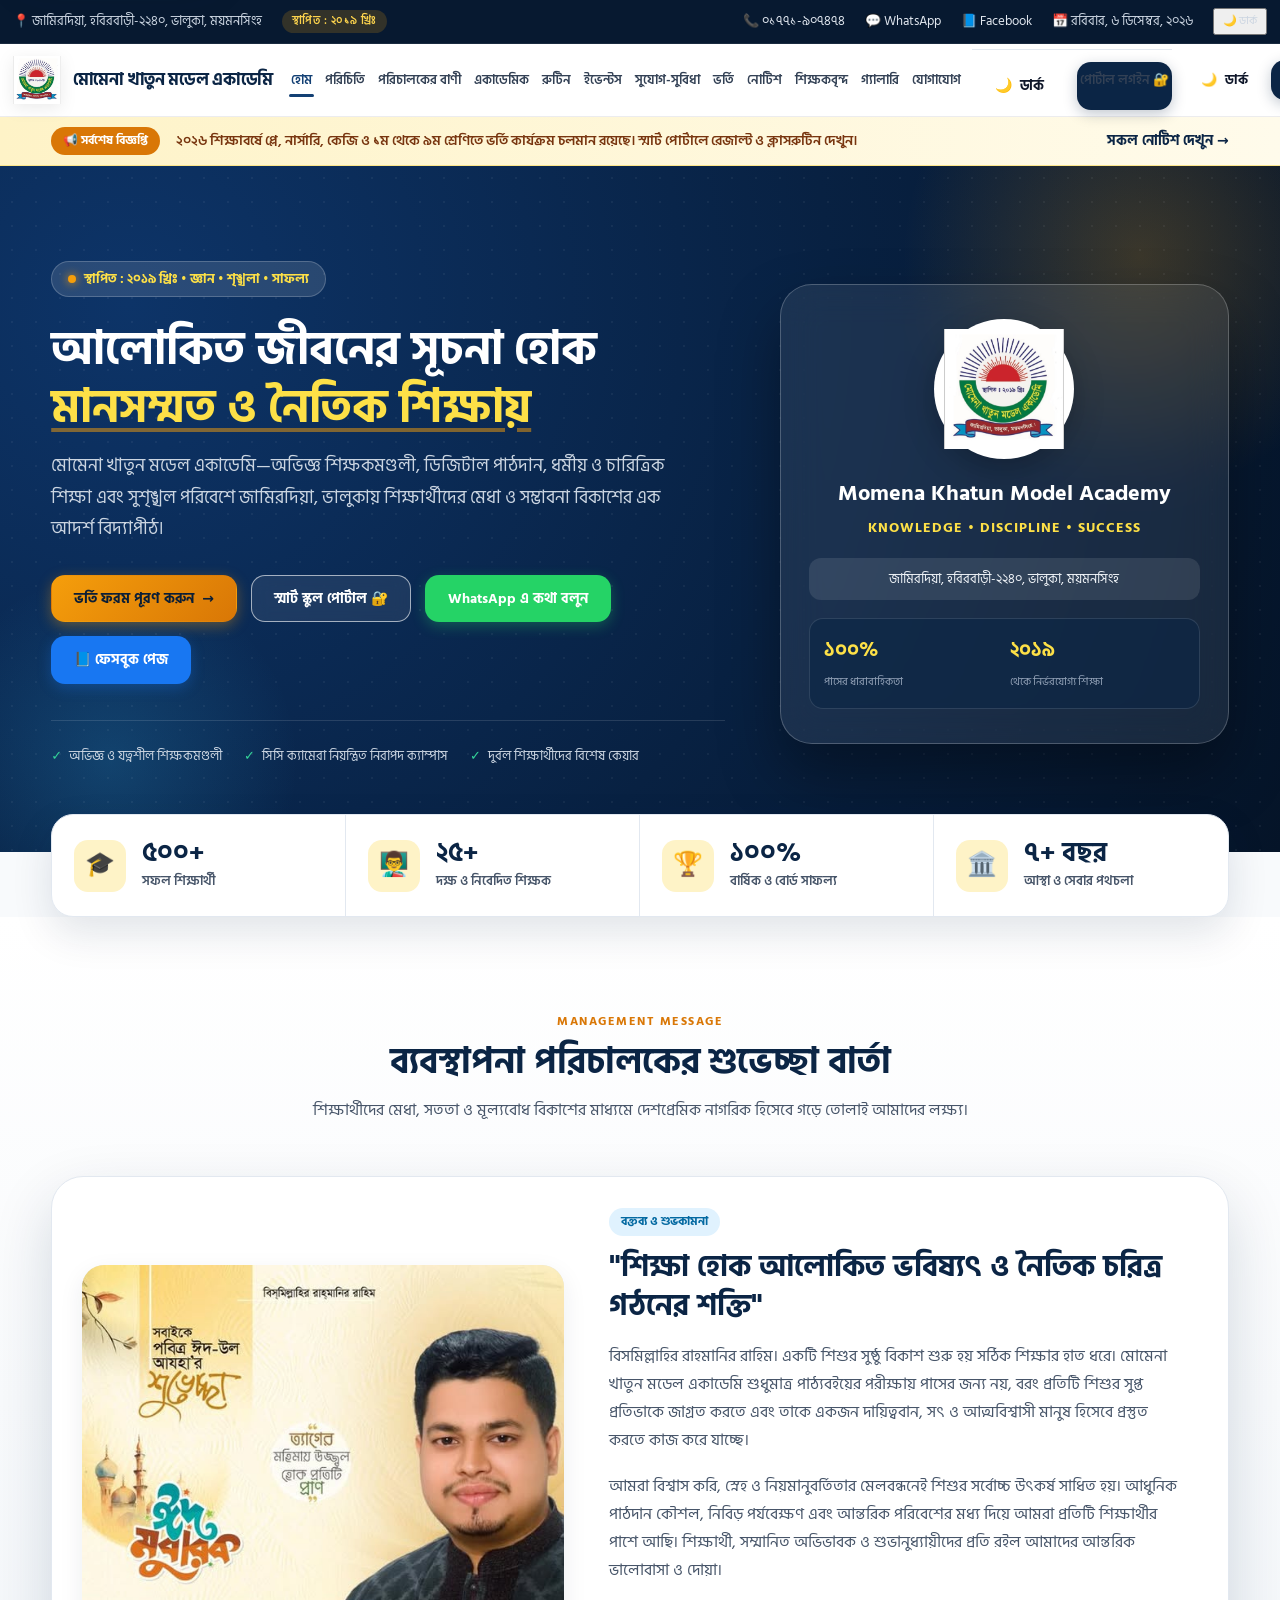
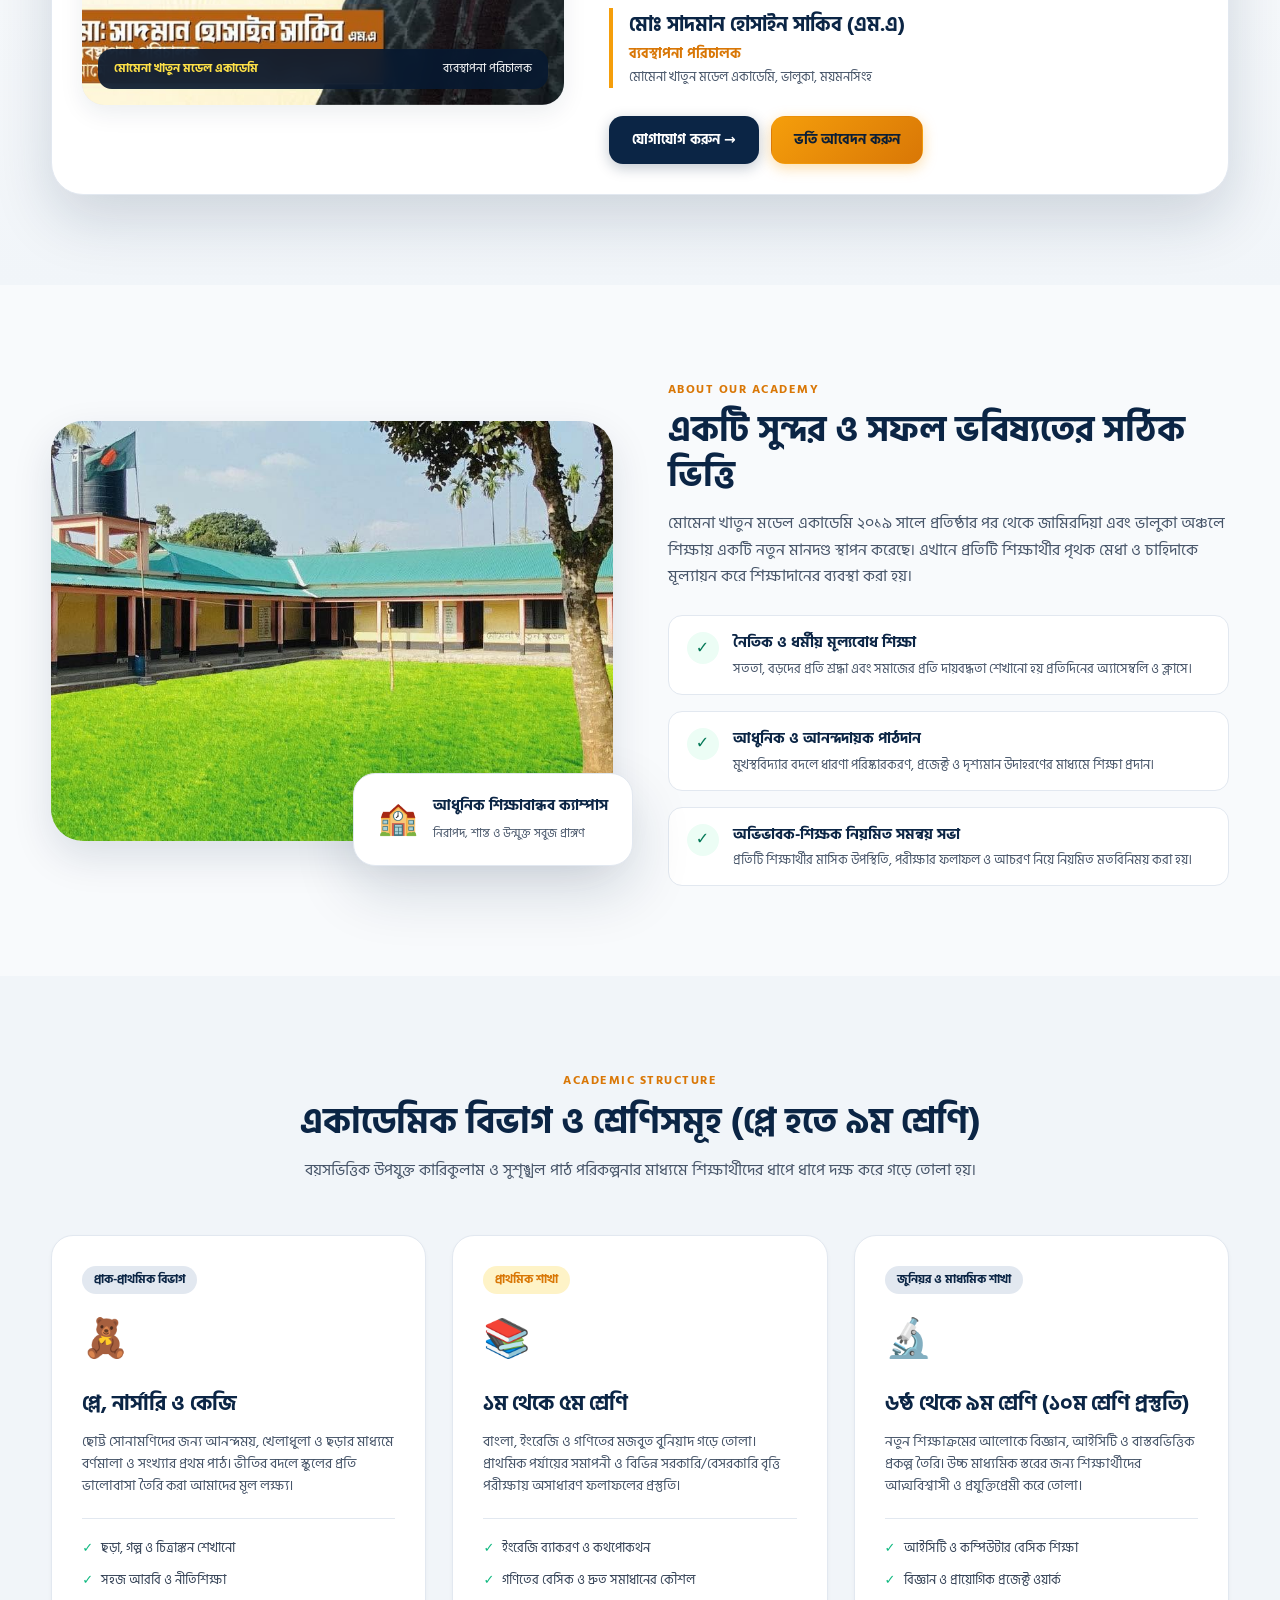
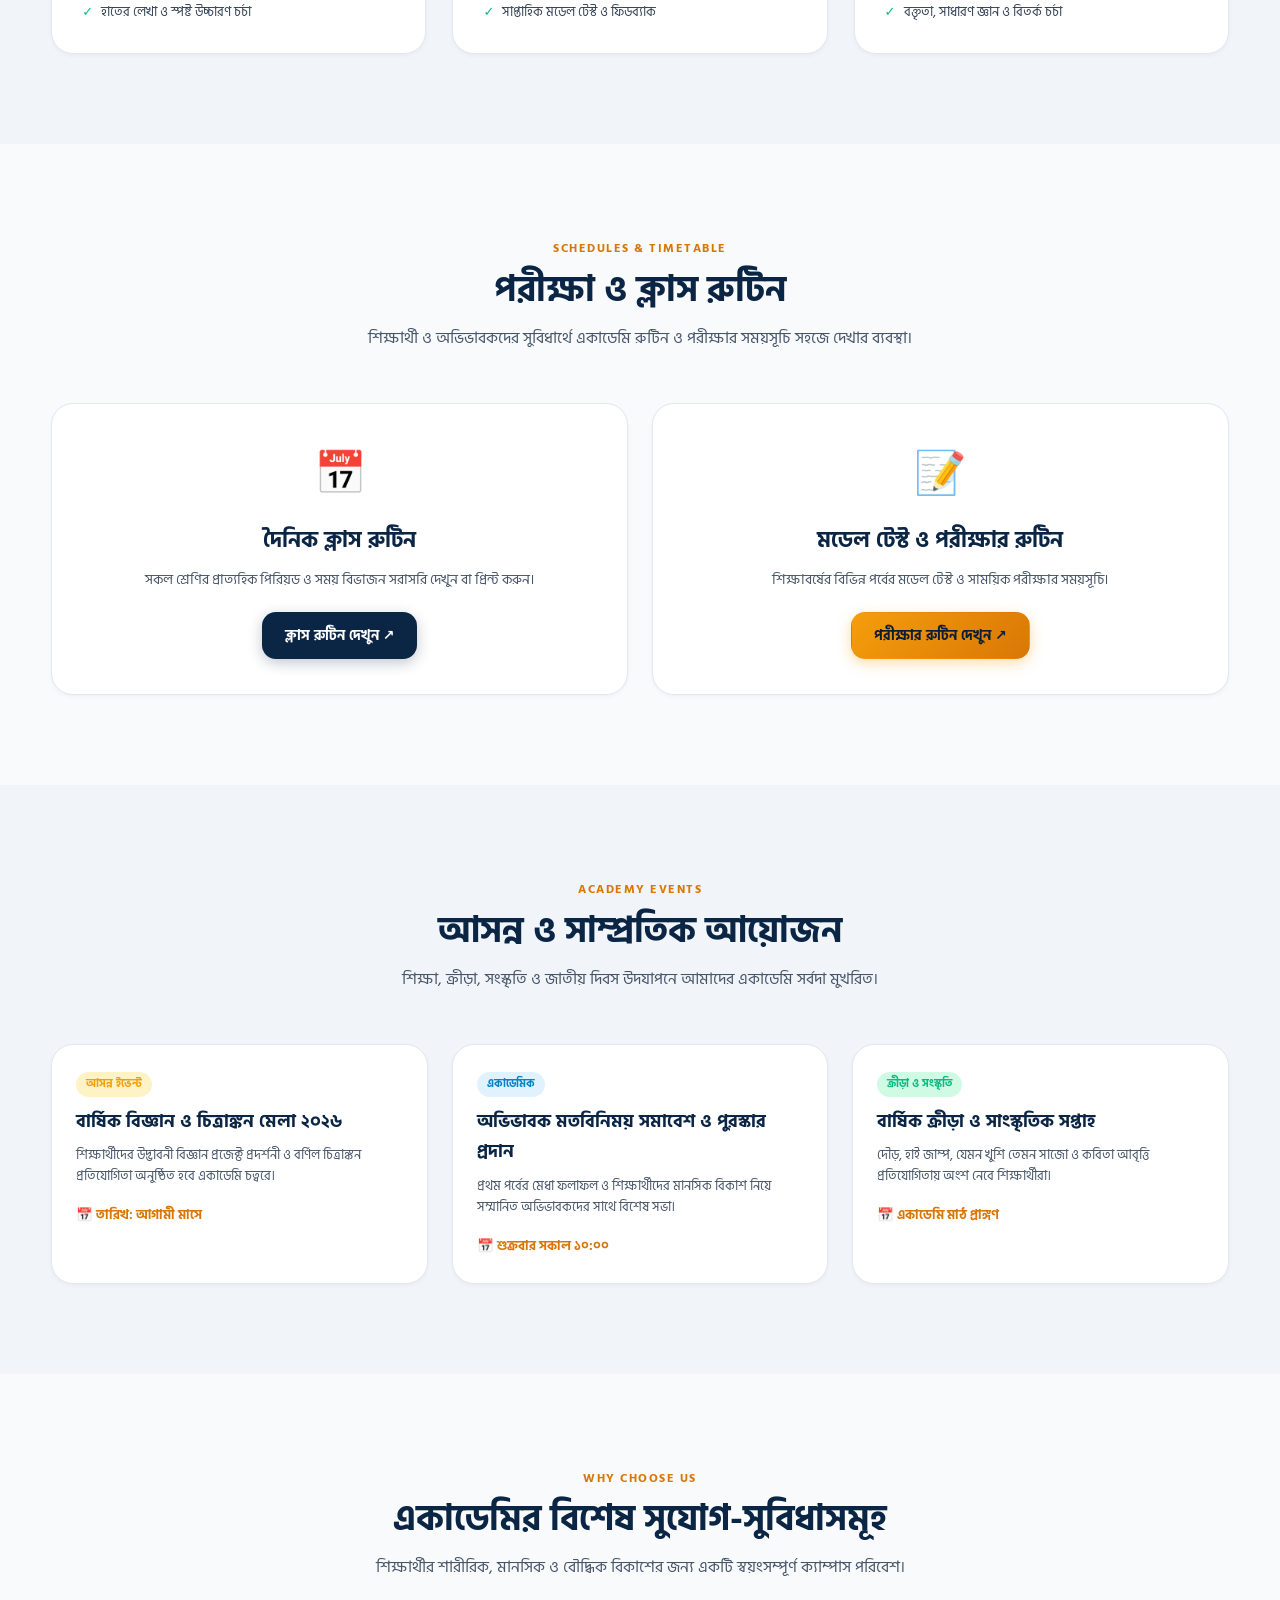
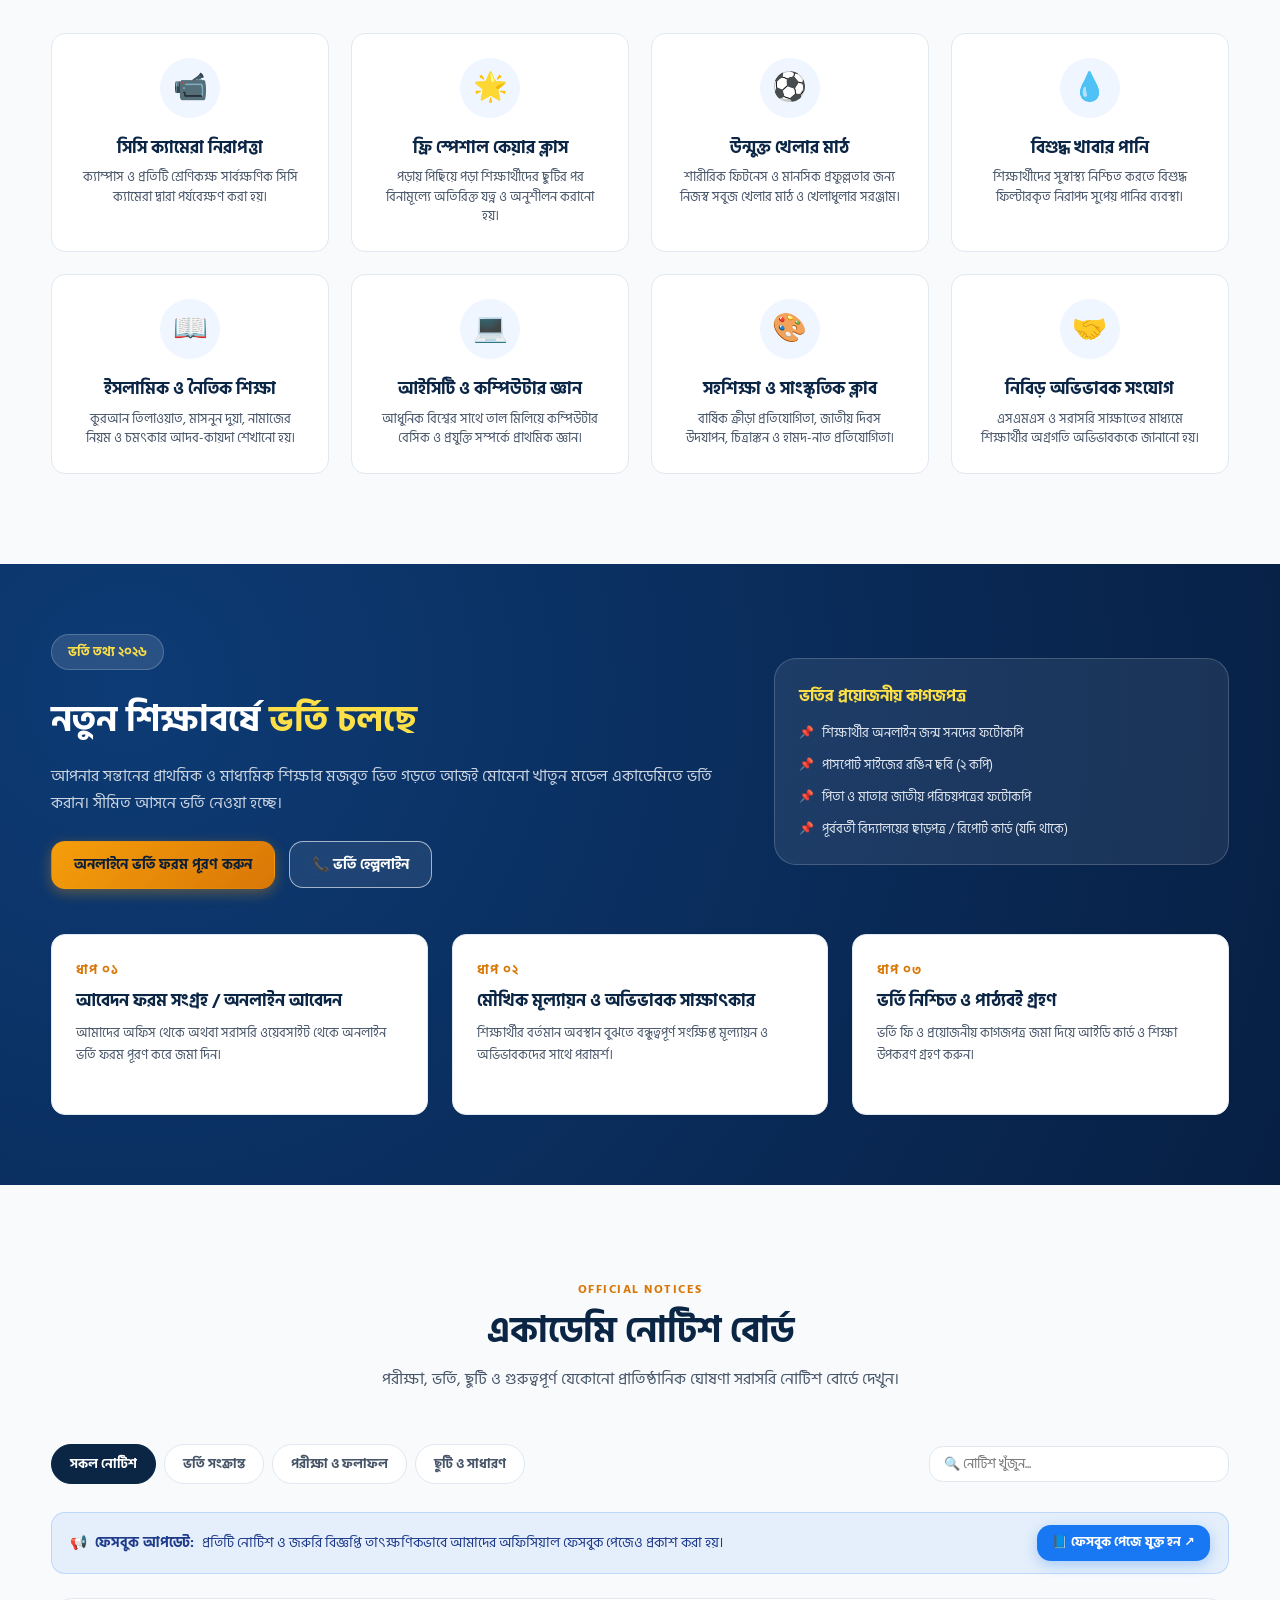
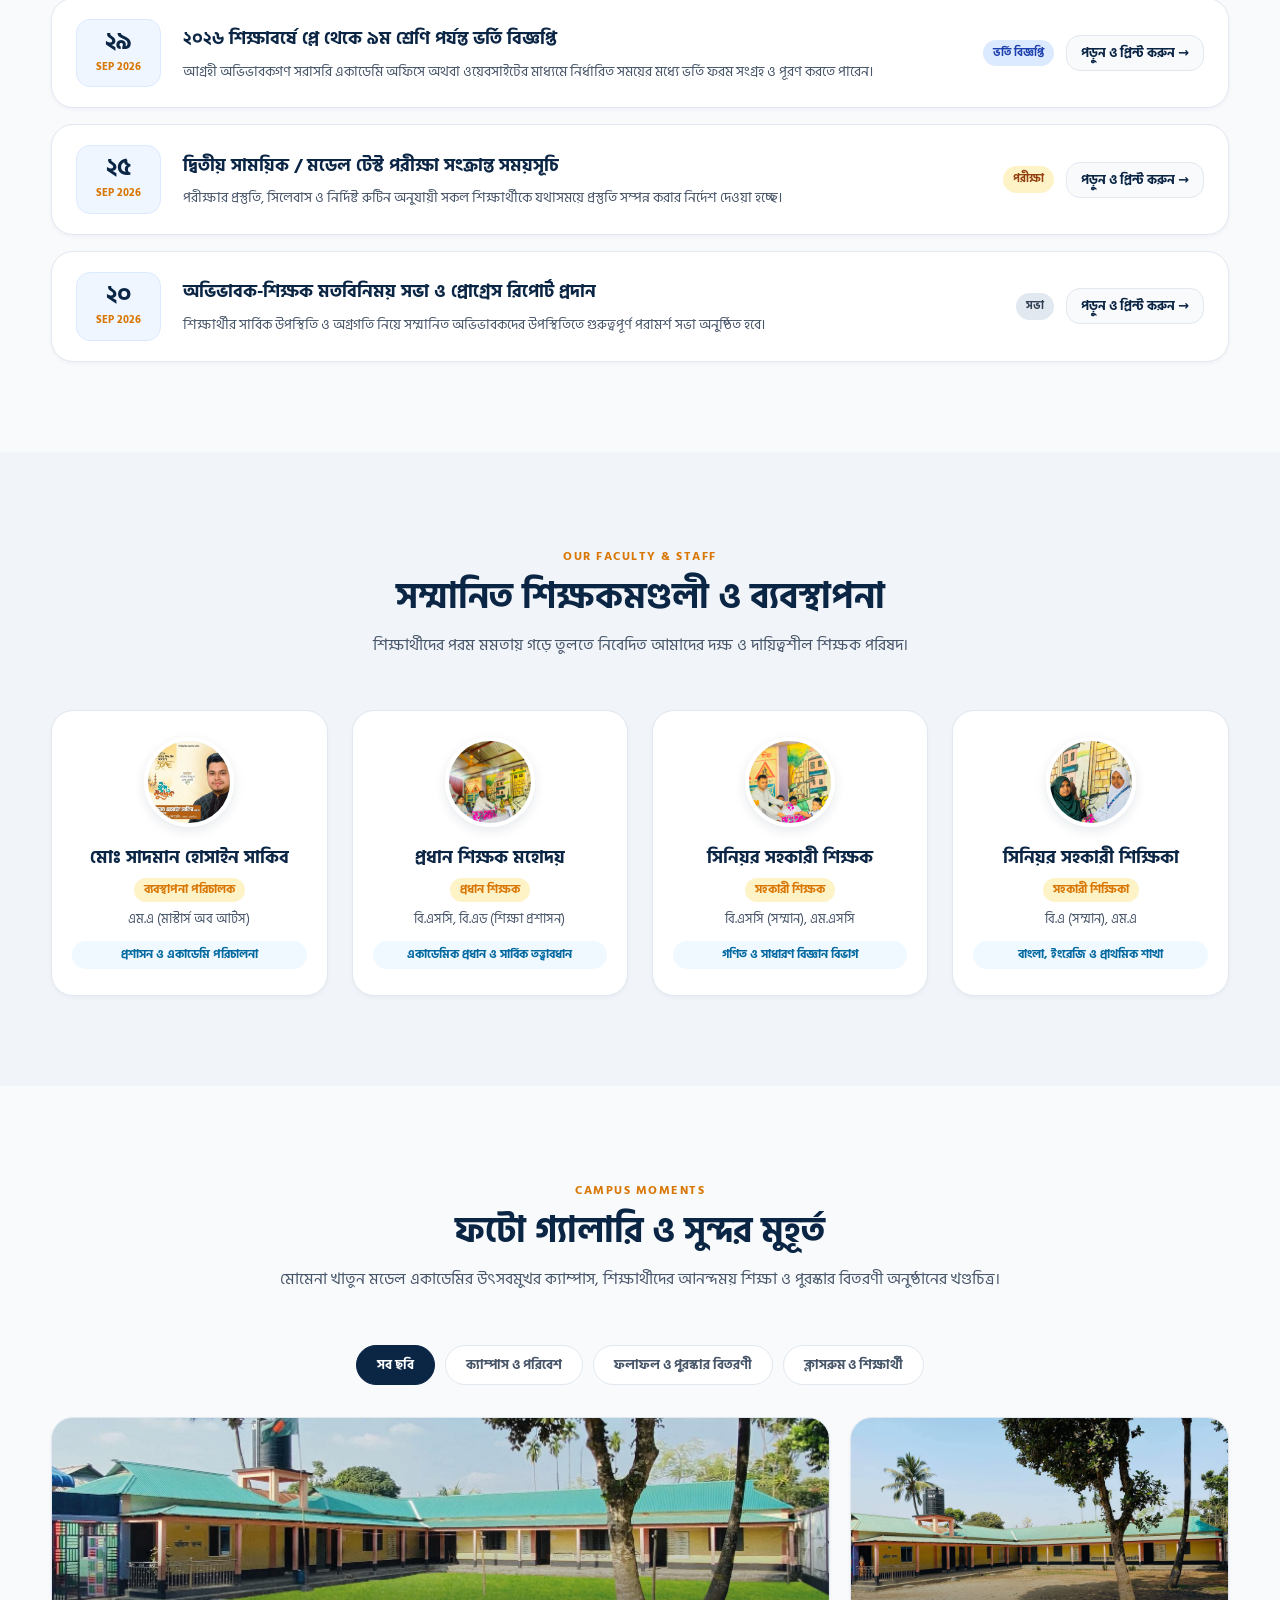
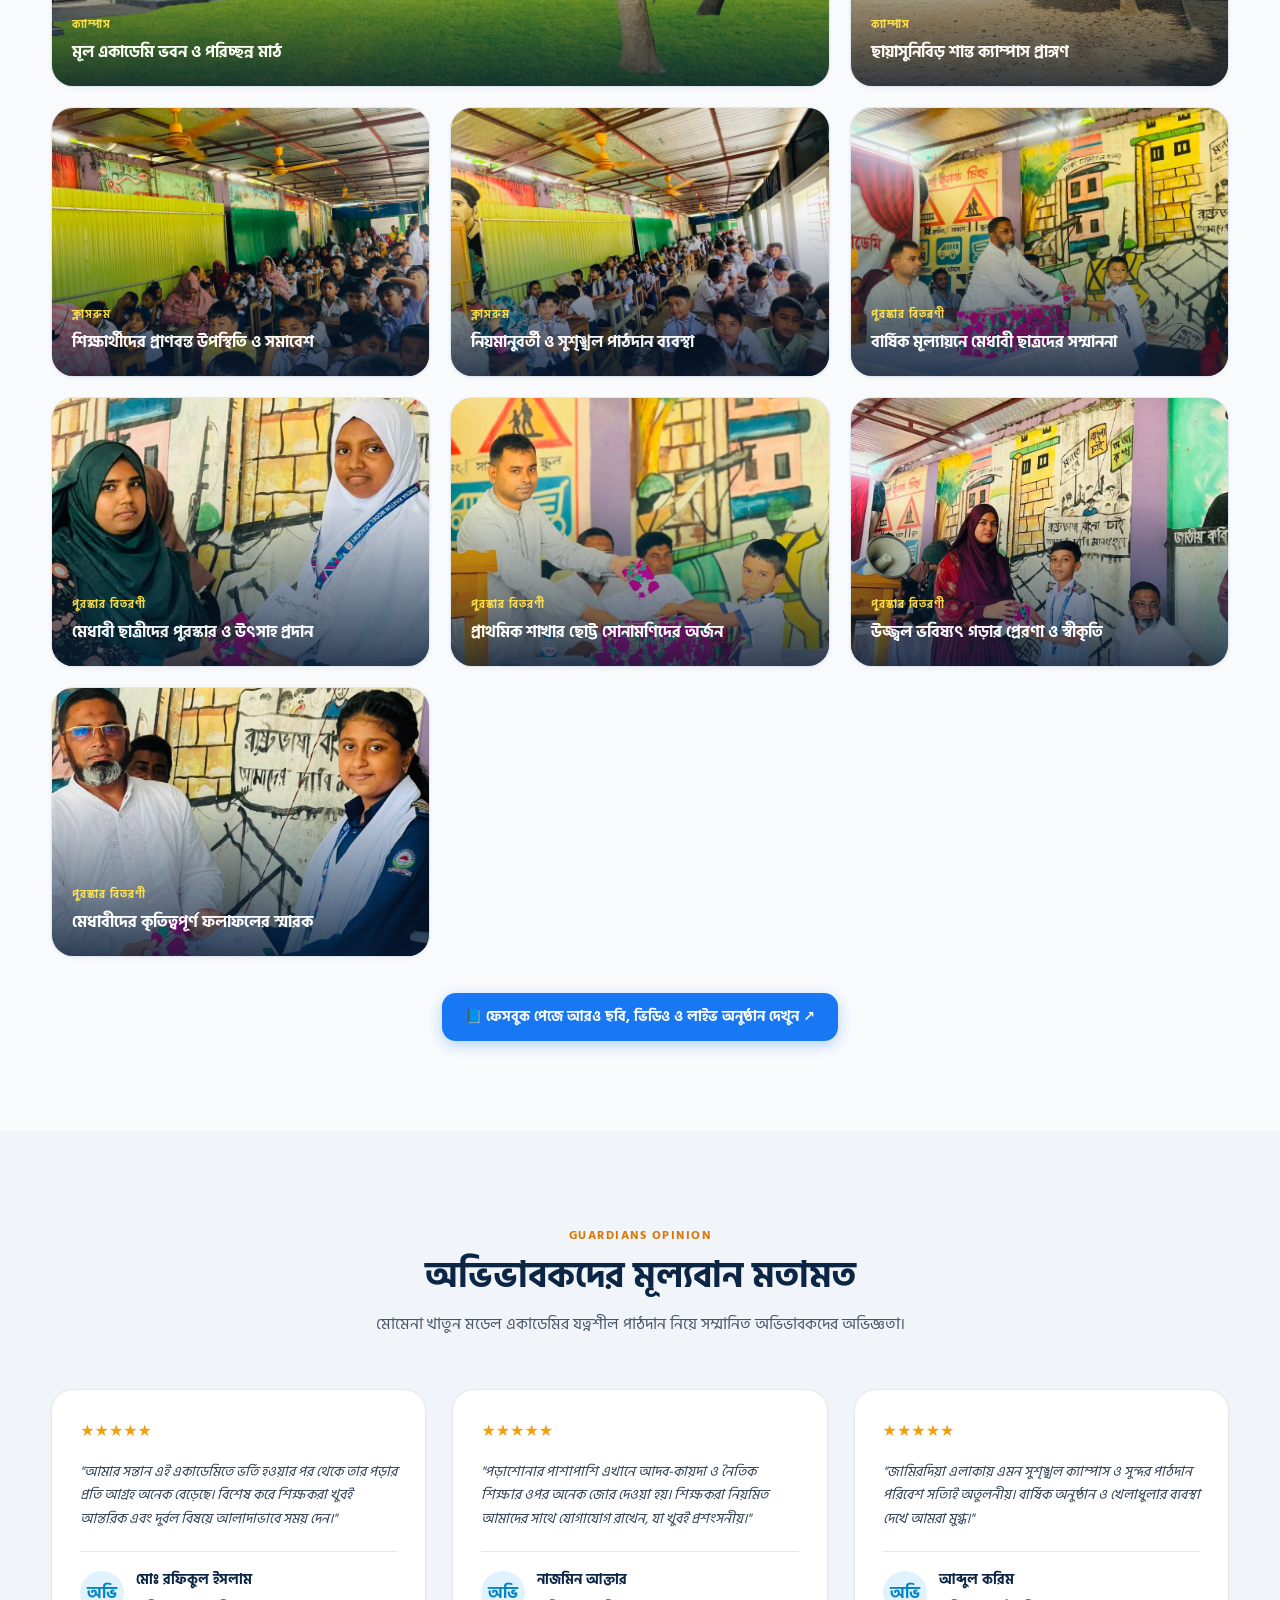
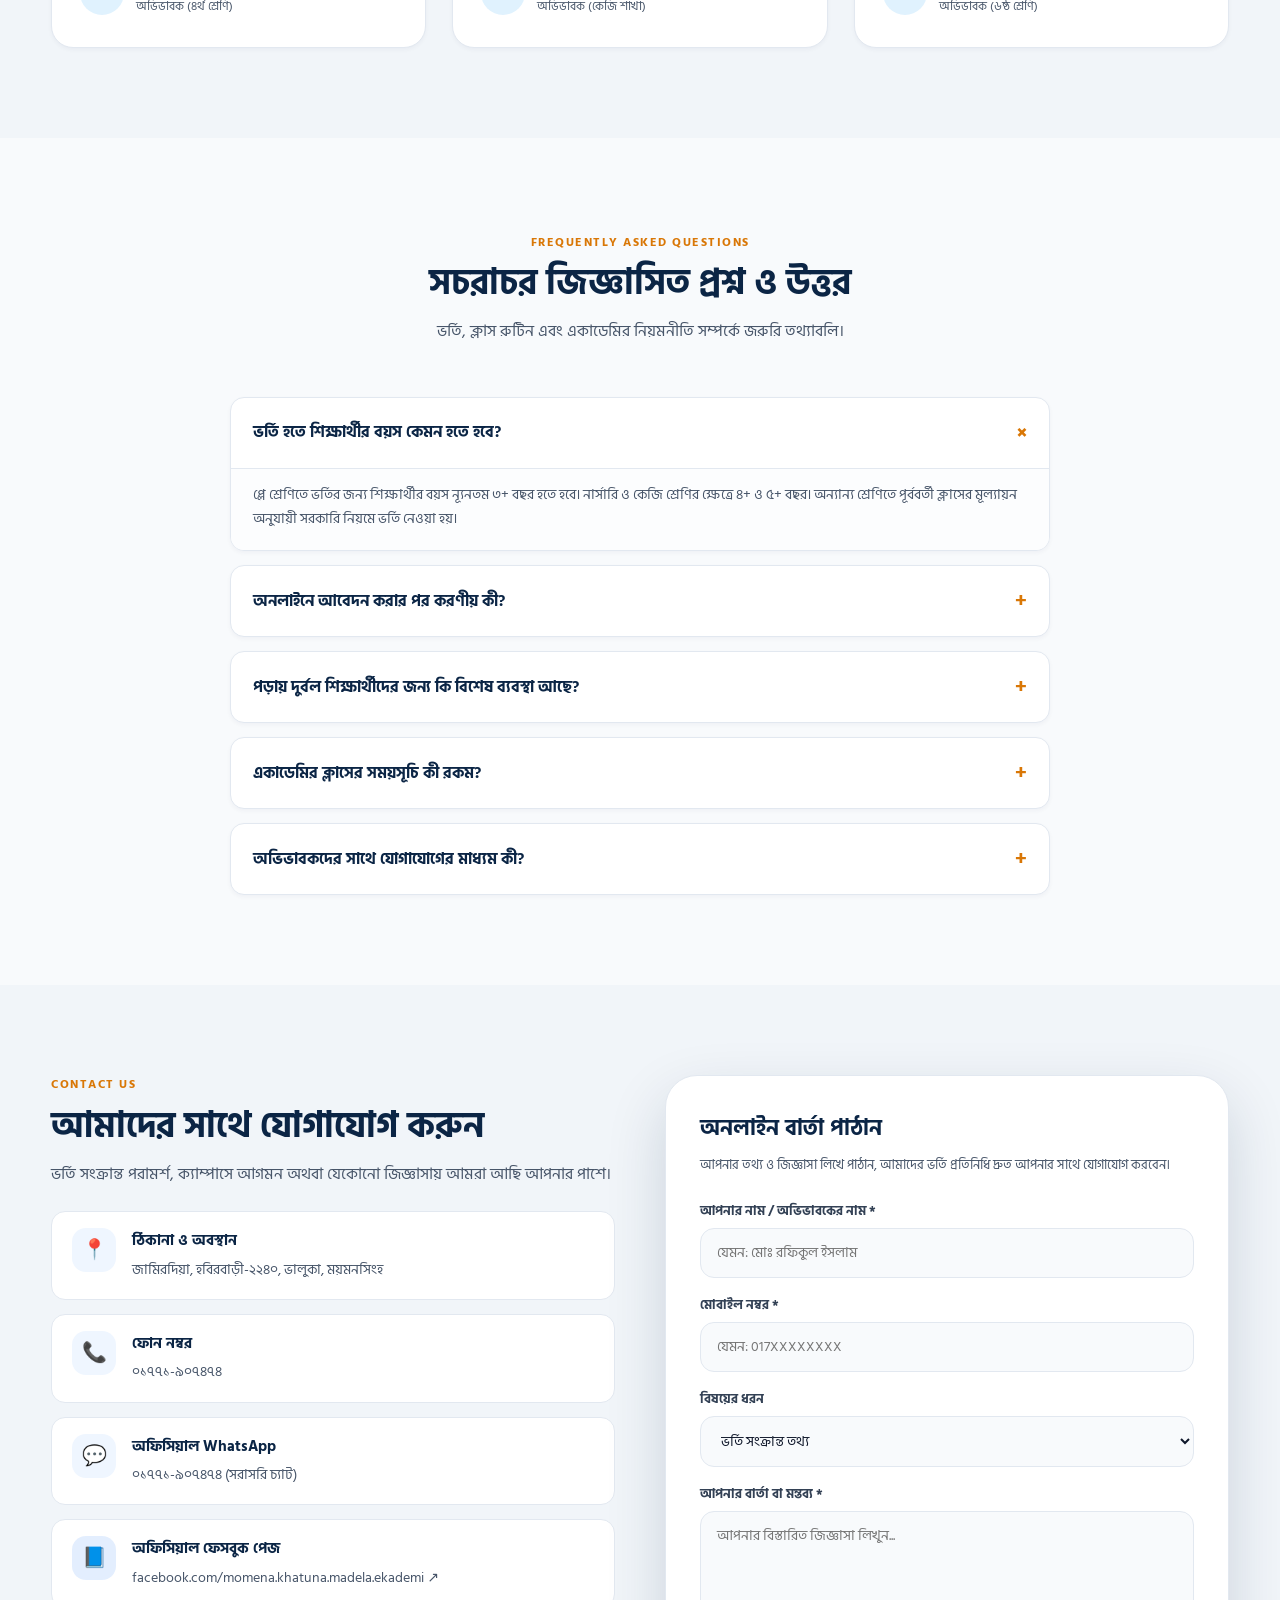
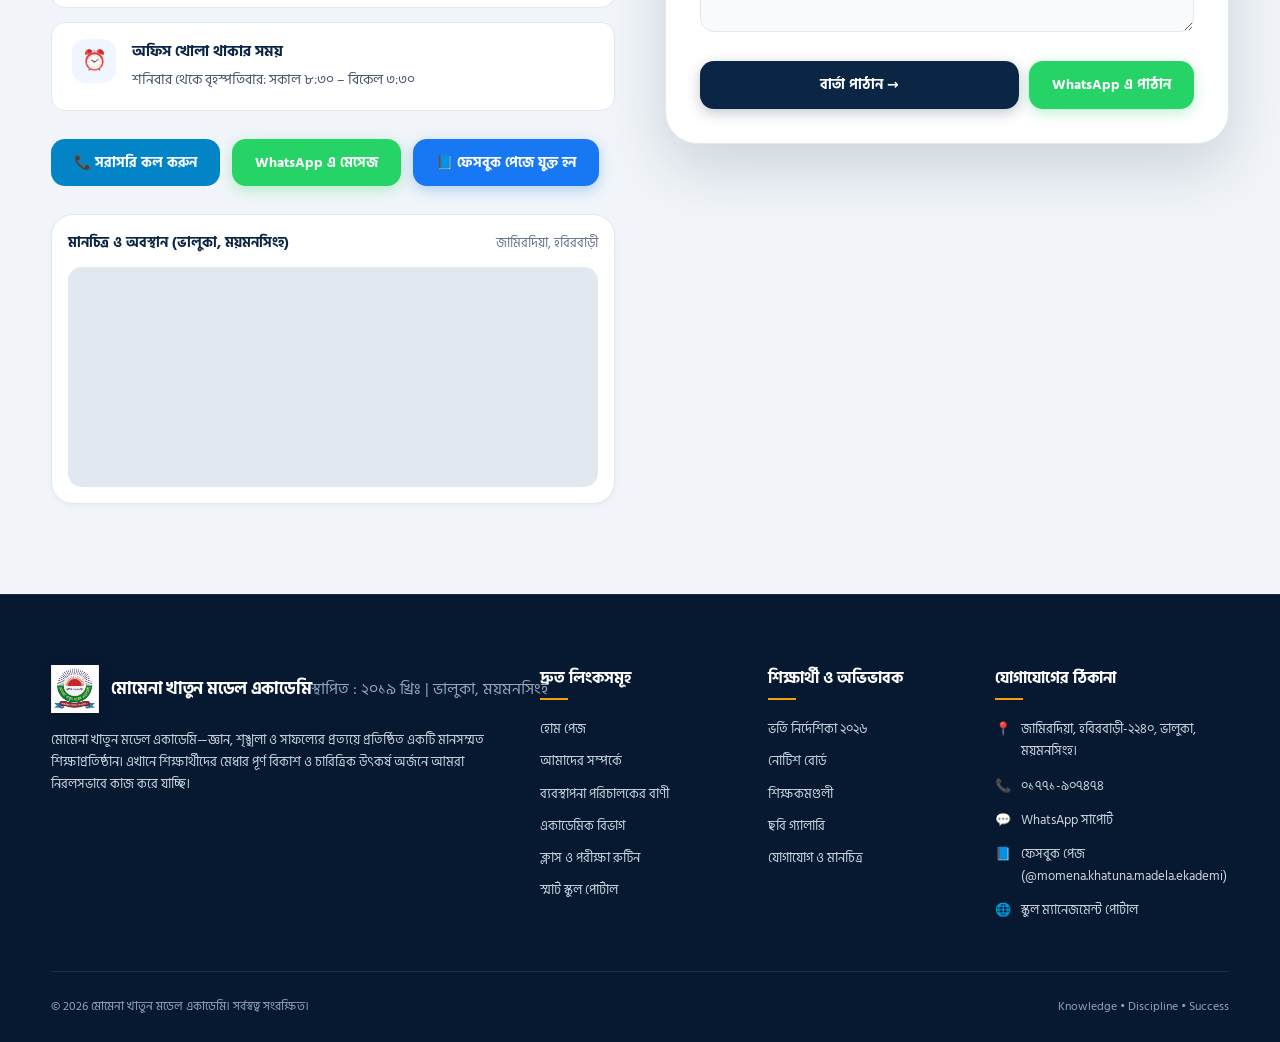
==== index.html @ fee0b347 "feat: Add complete Momena Khatun Model Academy — Full-Stack School Management System - Frontend: Pub" ====
<!DOCTYPE html>
<html lang="bn">
<head>
  <meta charset="UTF-8">
  <meta http-equiv="refresh" content="0; url=frontend/index.html">
  <title>Momena Khatun Model Academy — Redirecting...</title>
  <script>
    window.location.href = "frontend/index.html";
  </script>
</head>
<body style="font-family: sans-serif; text-align: center; padding: 50px;">
  <h2>মোমেনা খাতুন মডেল একাডেমি ওয়েবসাইট লোড হচ্ছে...</h2>
  <p><a href="frontend/index.html">সরাসরি যেতে এখানে ক্লিক করুন</a></p>
</body>
</html>
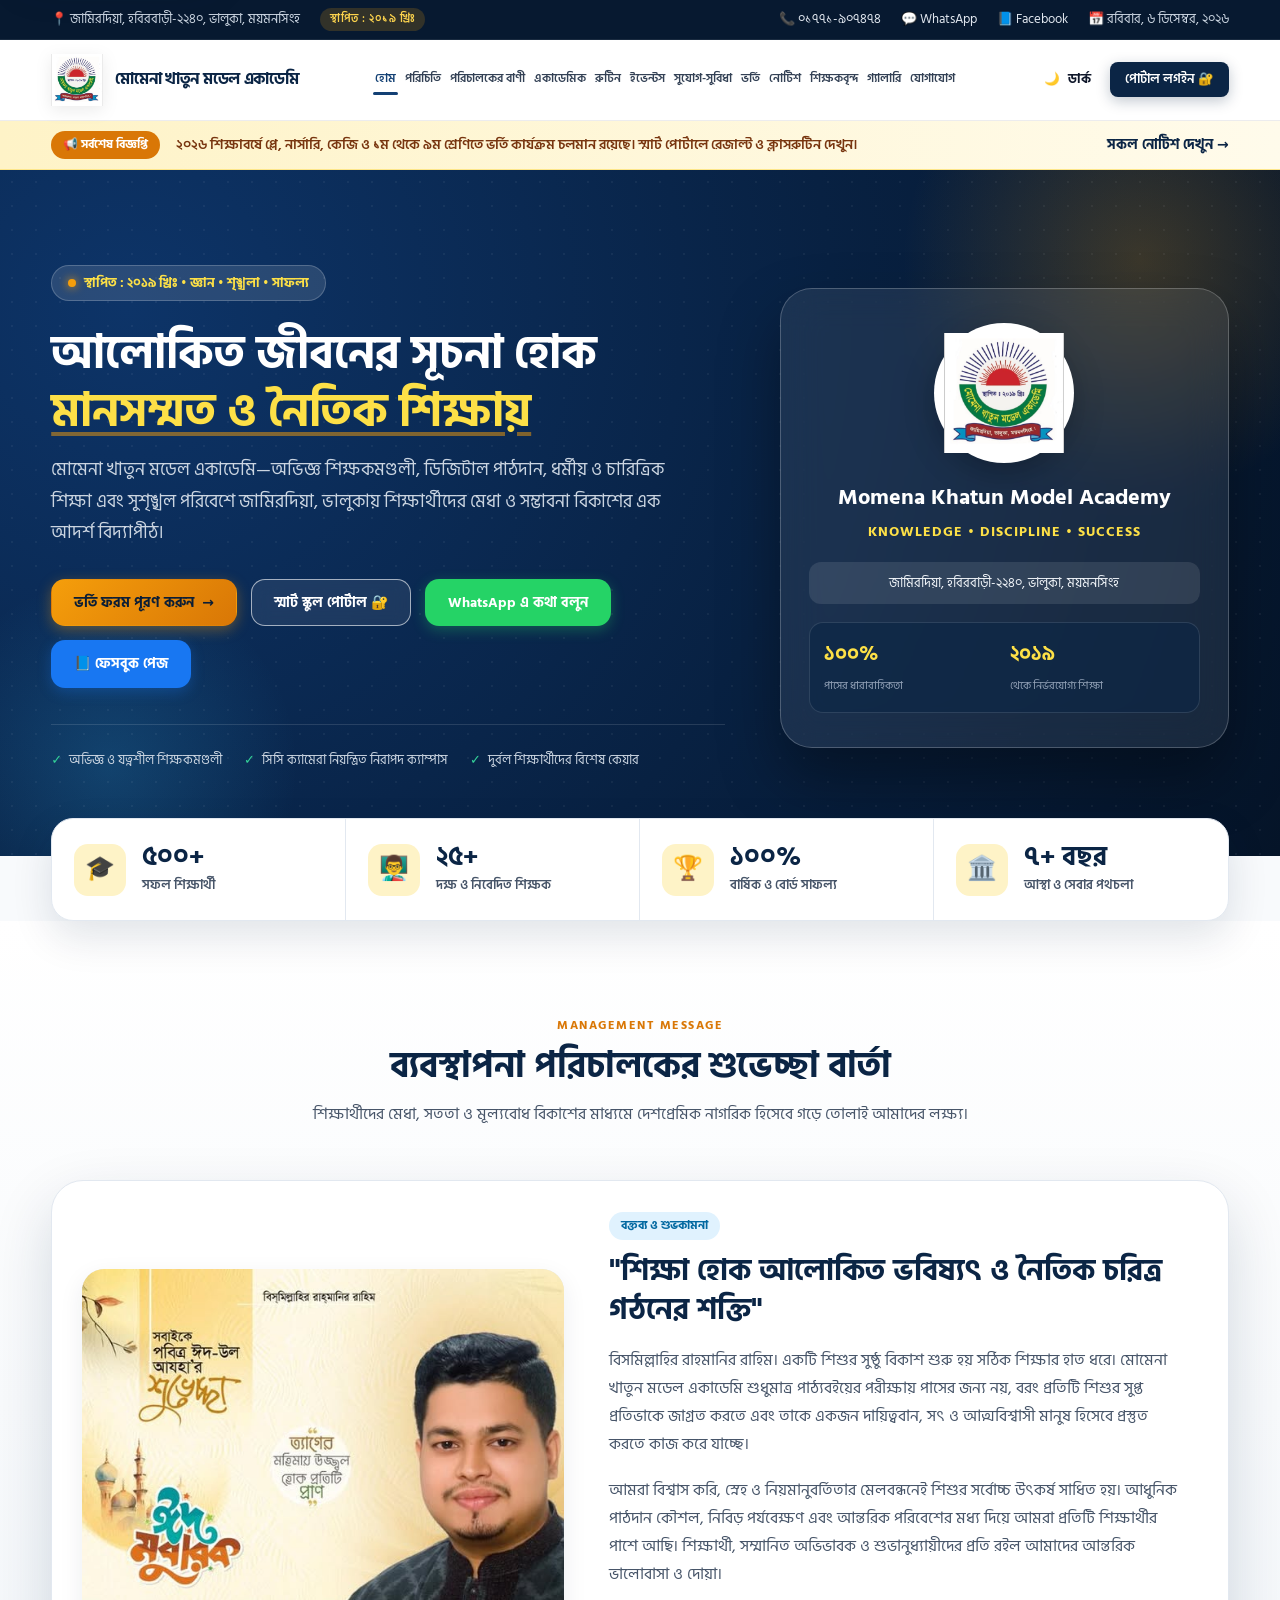
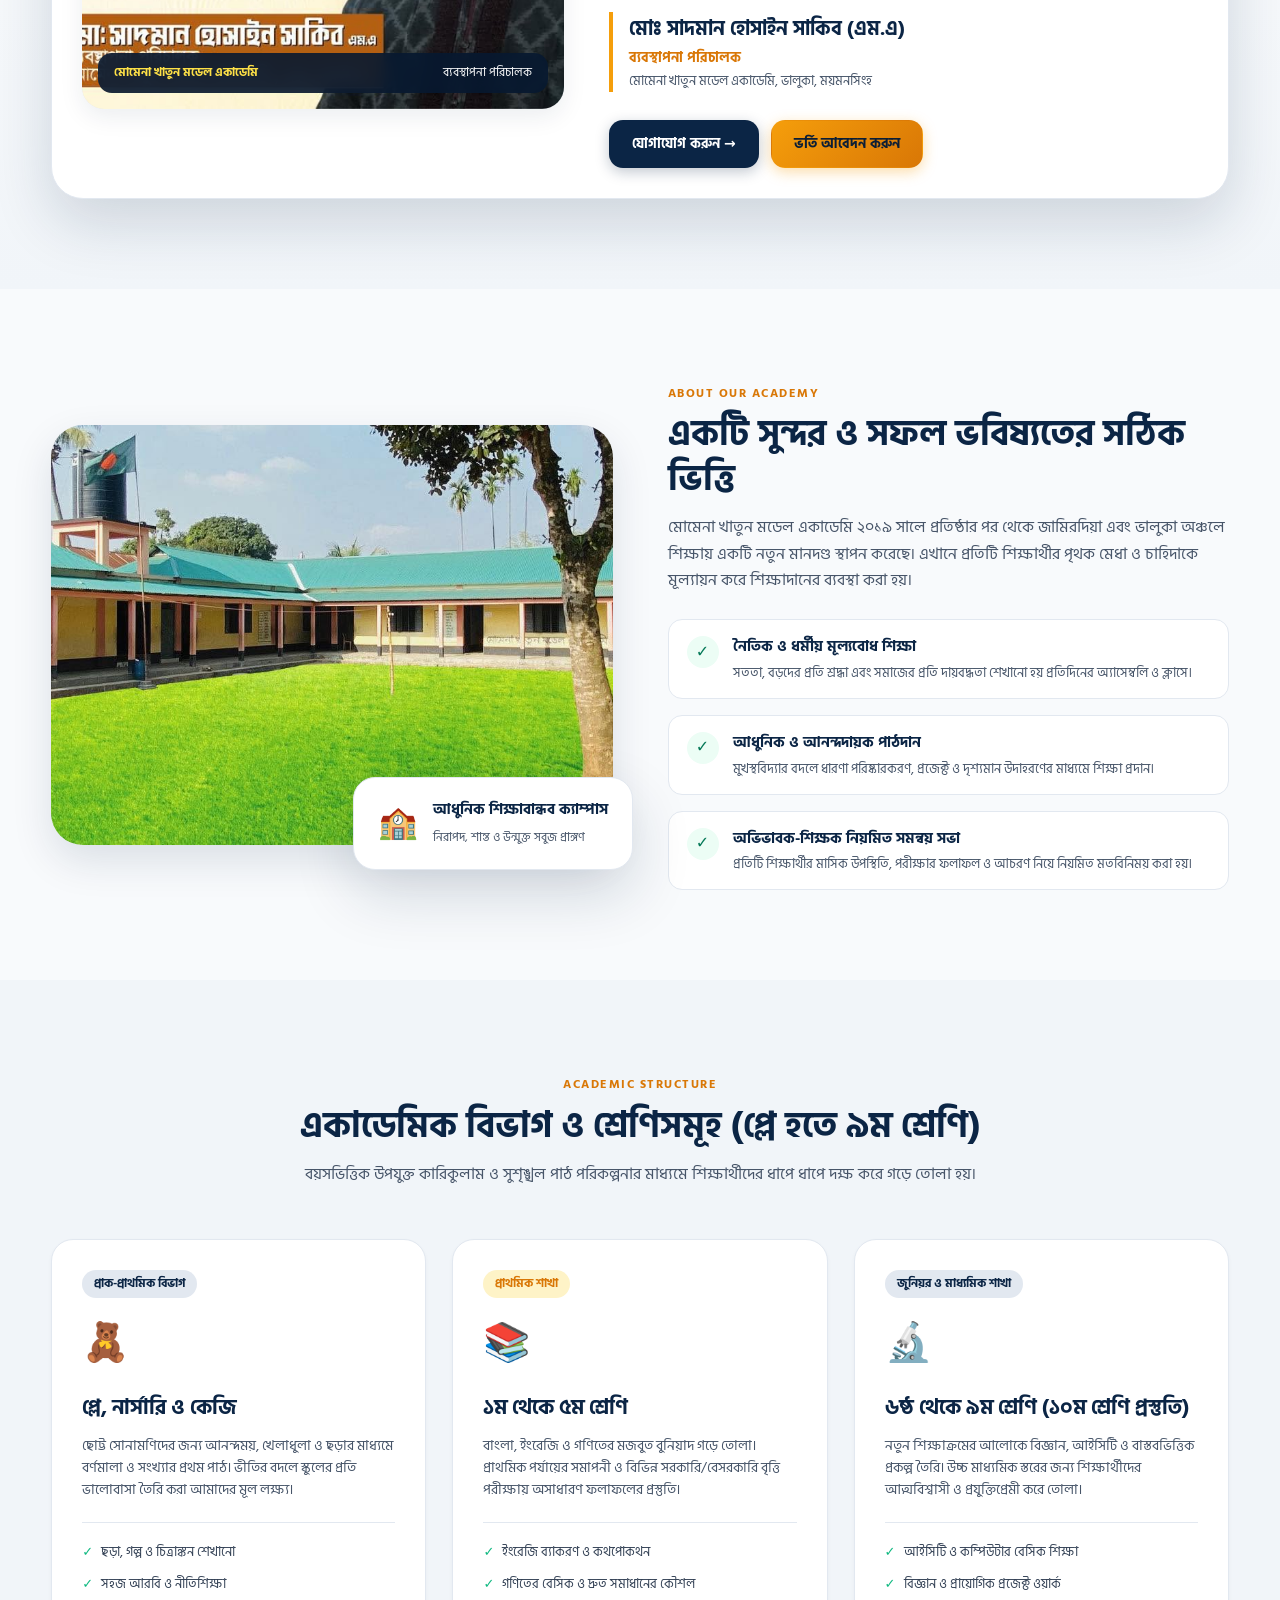
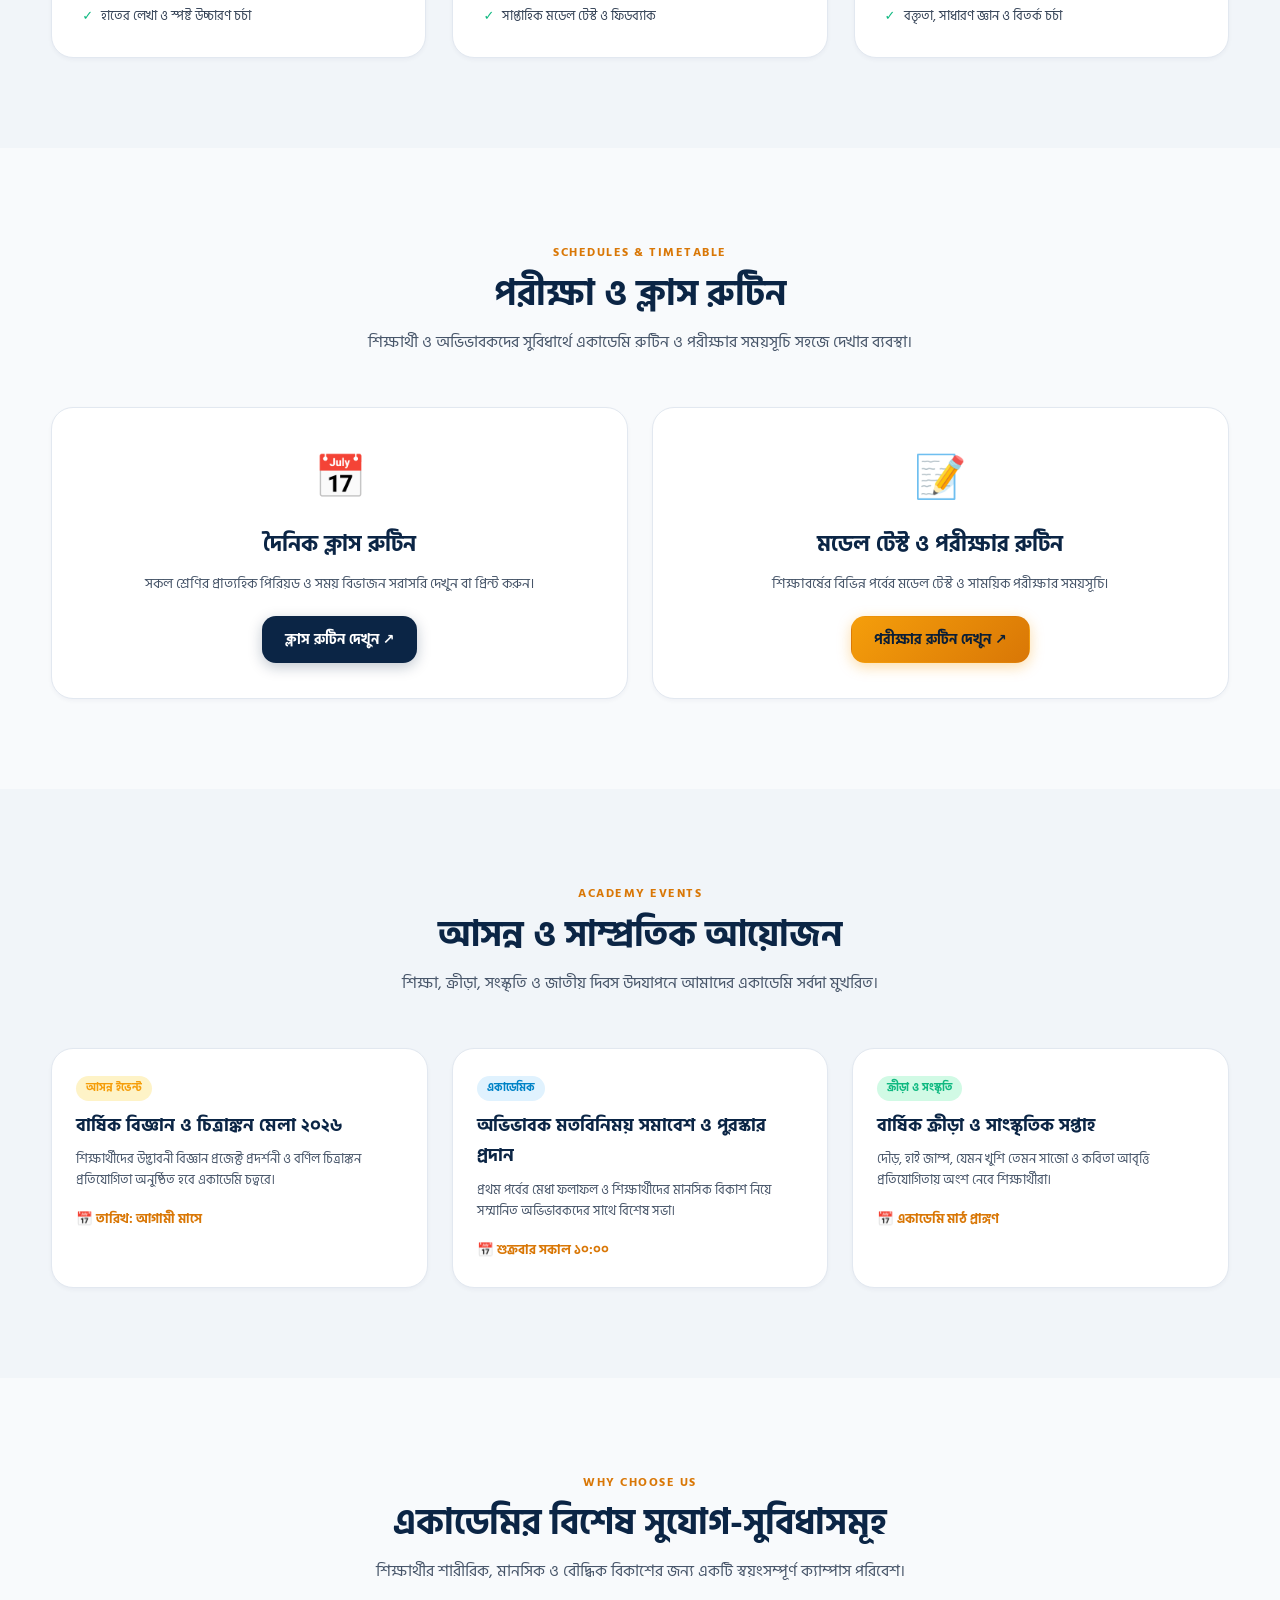
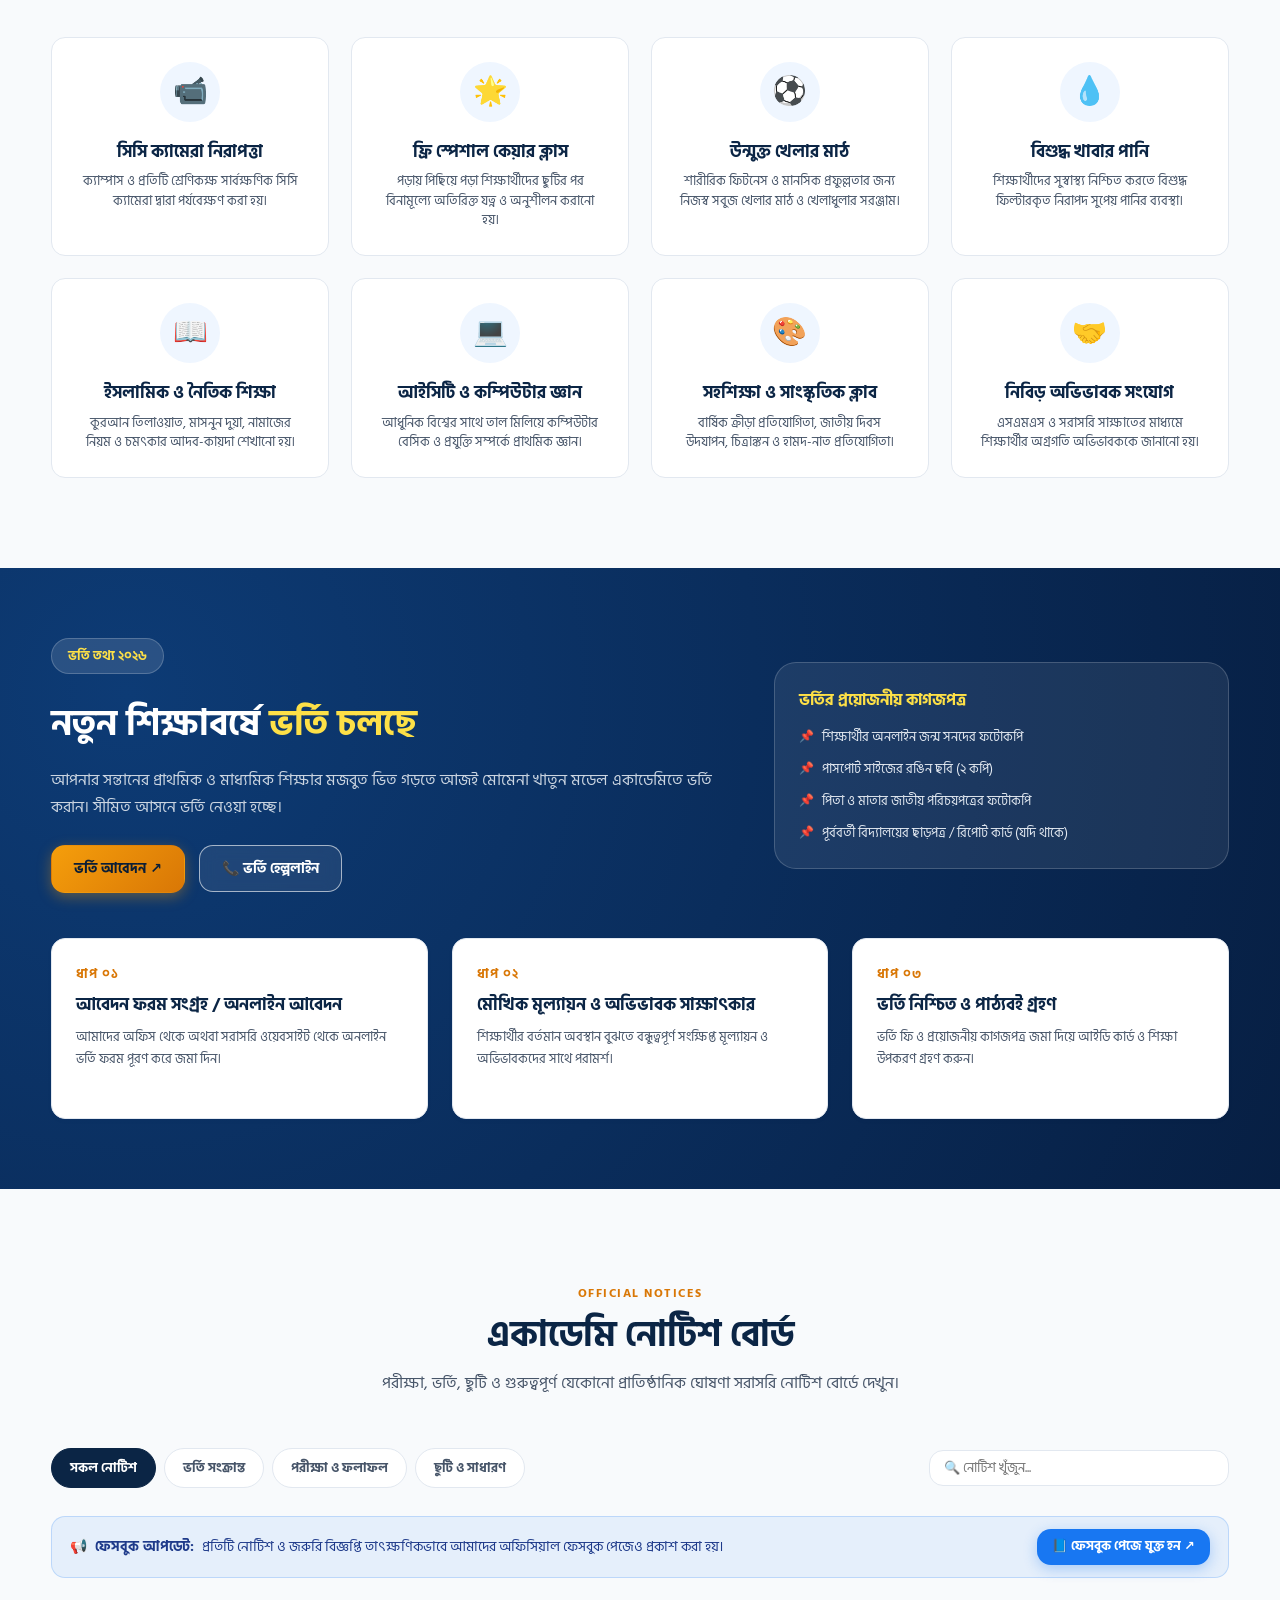
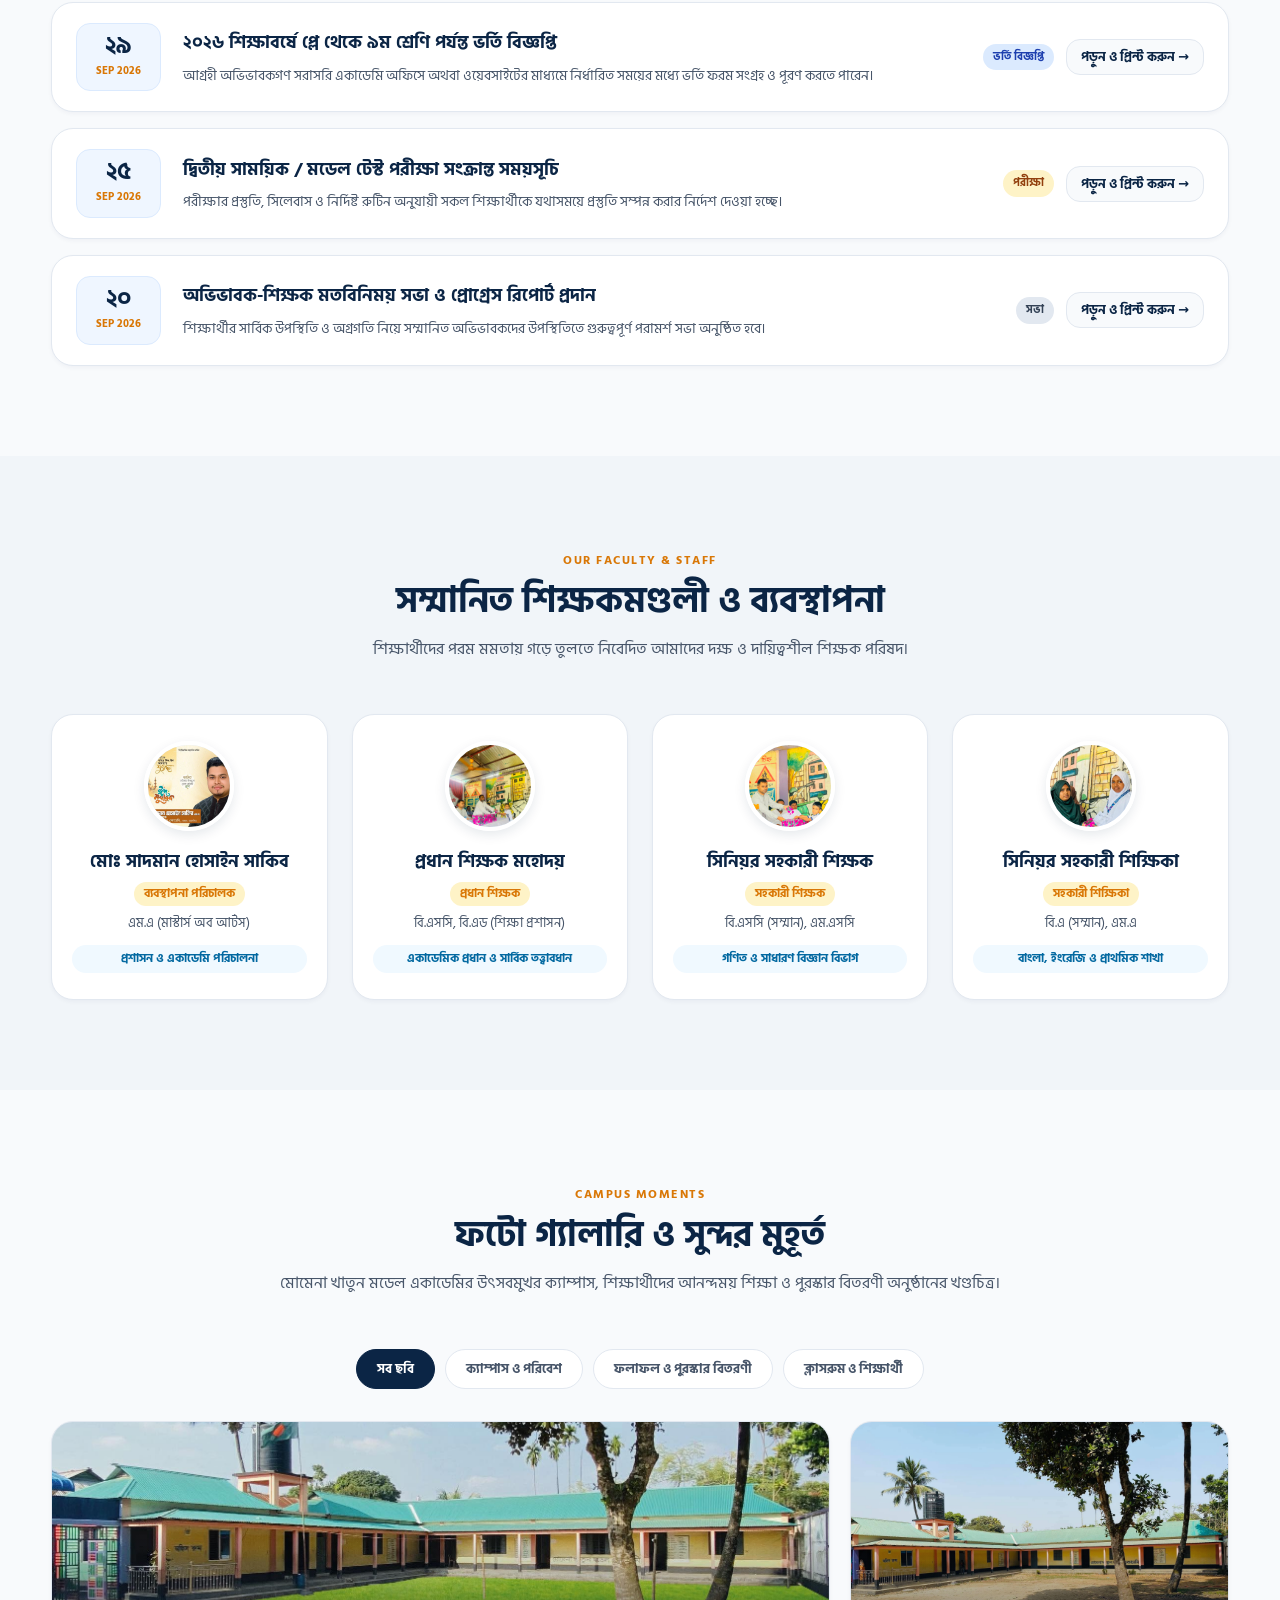
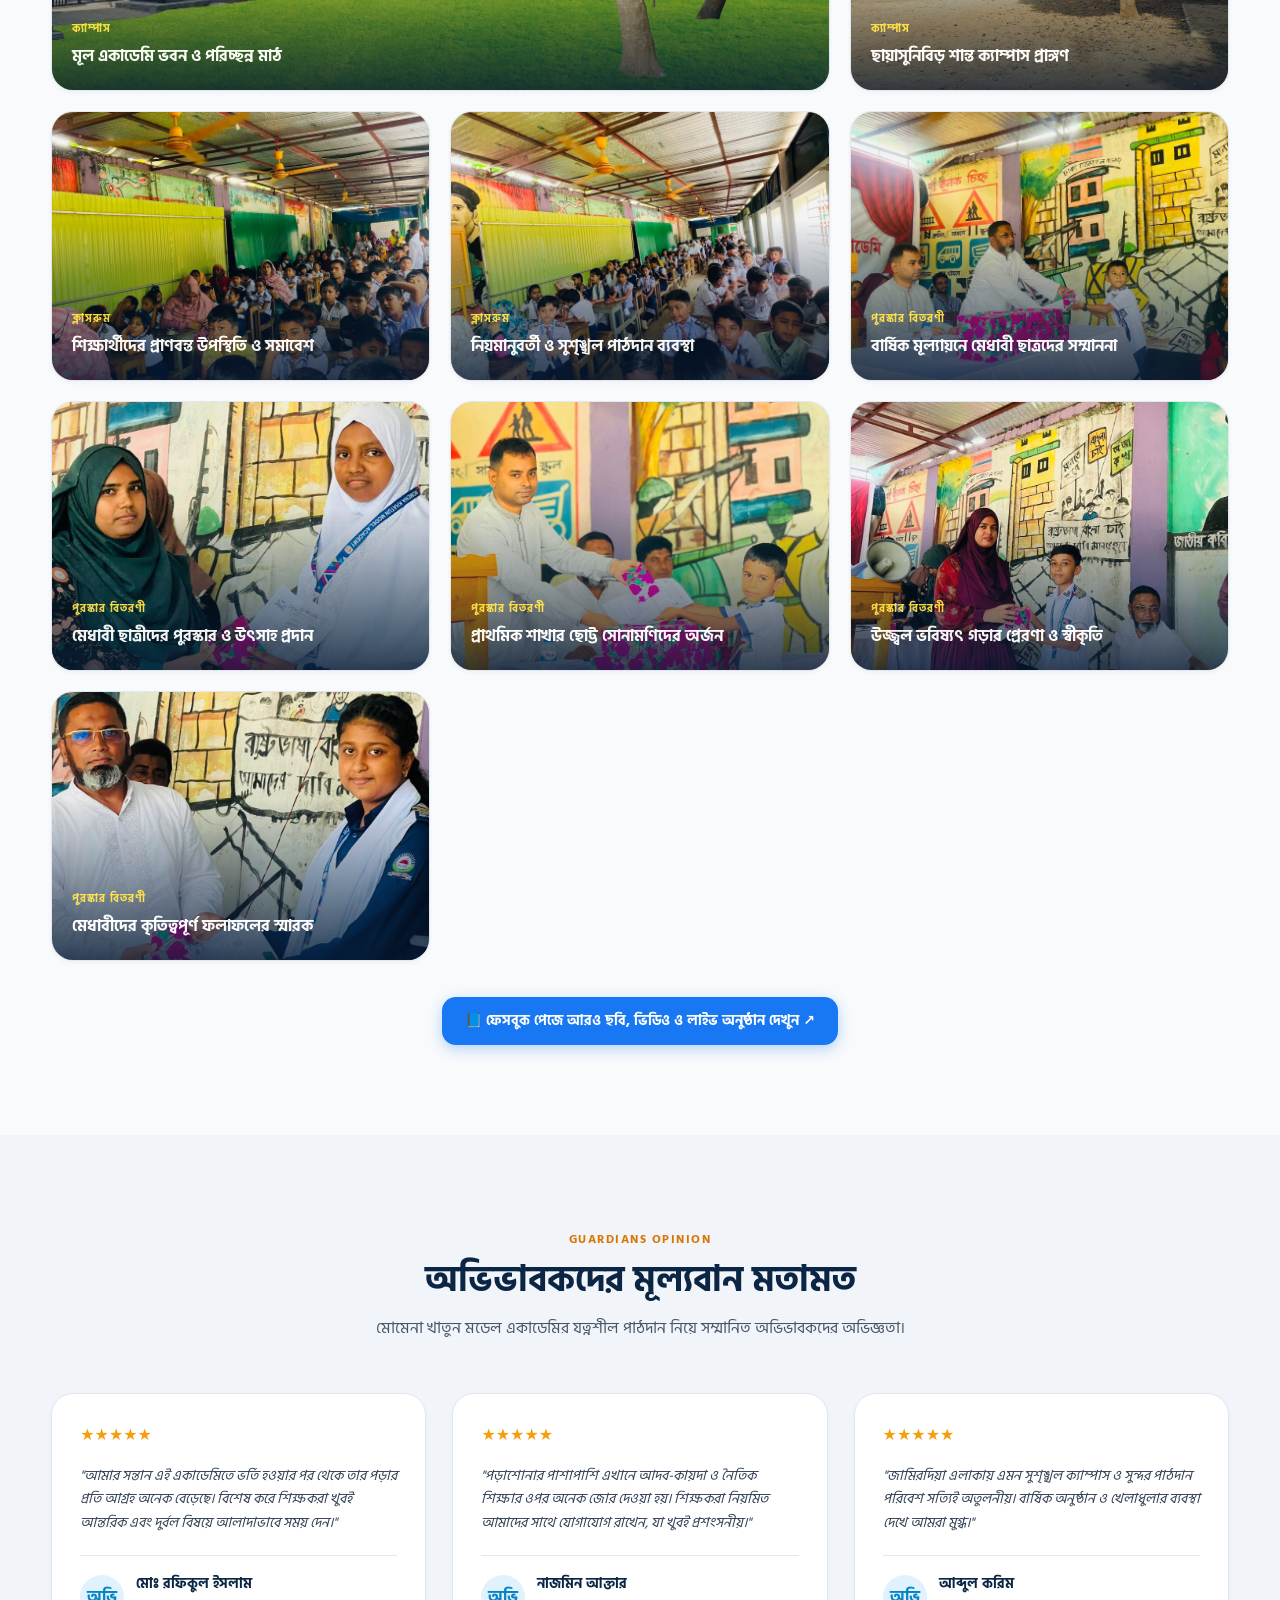
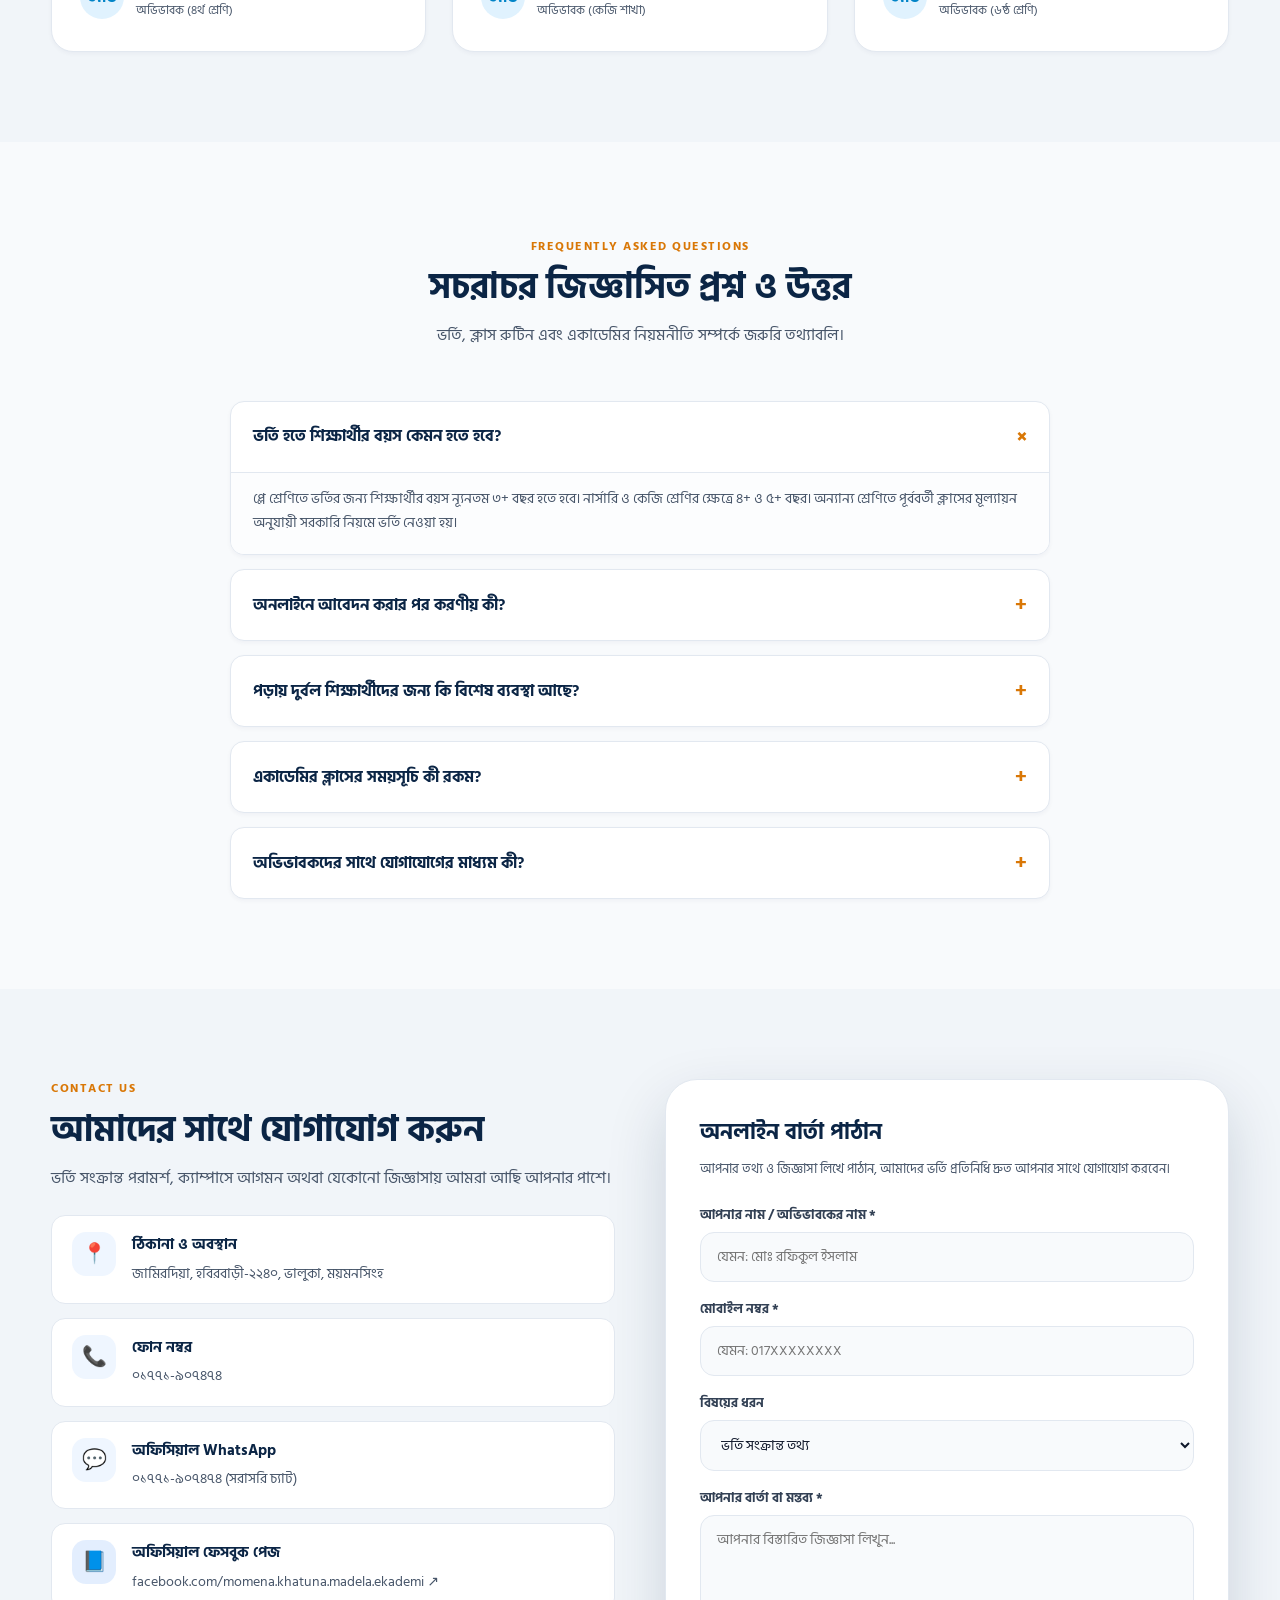
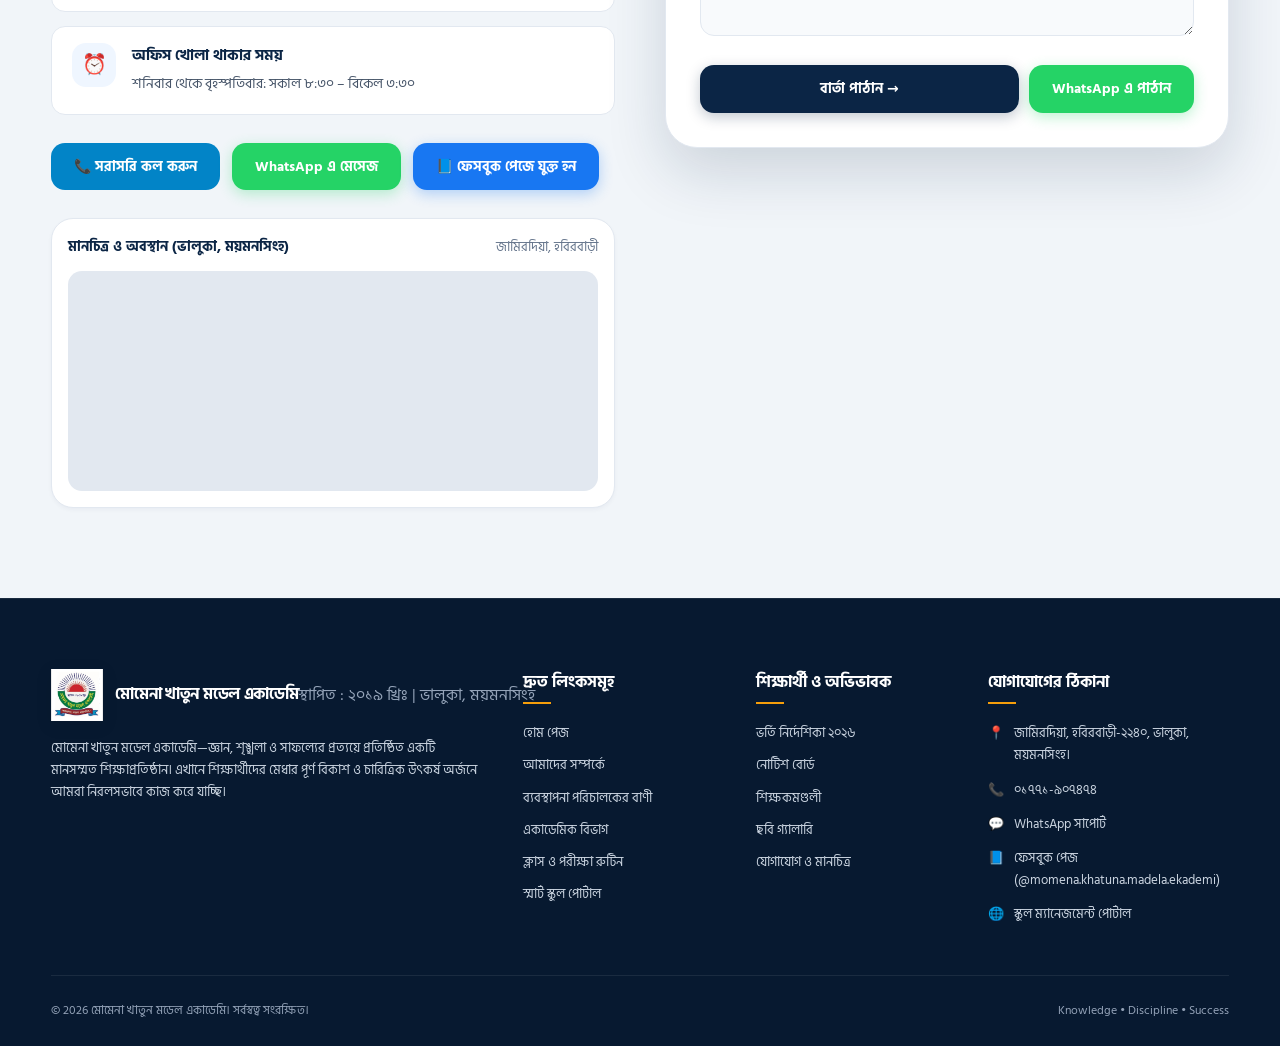
==== commit 7fb7e6f8: "Update HTML files and add GitHub workflows, css, js assets" ====
--- a/index.html
+++ b/index.html
@@ -2,14 +2,1242 @@
 <html lang="bn">
 <head>
   <meta charset="UTF-8">
-  <meta http-equiv="refresh" content="0; url=frontend/index.html">
-  <title>Momena Khatun Model Academy — Redirecting...</title>
-  <script>
-    window.location.href = "frontend/index.html";
+  <meta name="viewport" content="width=device-width, initial-scale=1.0">
+  <meta name="theme-color" content="#0b2545">
+  <title>মোমেনা খাতুন মডেল একাডেমি | Momena Khatun Model Academy, Bhaluka, Mymensingh</title>
+  
+  <!-- SEO & Social Meta Tags -->
+  <meta name="description" content="মোমেনা খাতুন মডেল একাডেমি — জ্ঞান, শৃঙ্খলা ও সাফল্যের প্রত্যয়ে প্রতিষ্ঠিত একটি মানসম্মত শিক্ষাপ্রতিষ্ঠান। জামিরদিয়া, ভালুকা, ময়মনসিংহ।">
+  <meta name="keywords" content="Momena Khatun Model Academy, মোমেনা খাতুন মডেল একাডেমি, ভালুকা স্কুল, জামিরদিয়া স্কুল, ময়মনসিংহ মডেল স্কুল, স্কুল ভর্তি ২০২৬, Smart School Portal">
+  <meta name="author" content="মোমেনা খাতুন মডেল একাডেমি">
+  <meta property="og:title" content="মোমেনা খাতুন মডেল একাডেমি — জ্ঞান • শৃঙ্খলা • সাফল্য">
+  <meta property="og:description" content="আলোকিত জীবনের সূচনা হোক মানসম্মত ও নৈতিক শিক্ষায়। জামিরদিয়া, ভালুকা, ময়মনসিংহ।">
+  <meta property="og:type" content="website">
+  <meta property="og:image" content="assets/logo.png">
+  
+  <!-- Favicon & PWA App Icons -->
+  <link rel="icon" type="image/png" href="assets/logo.png">
+  <link rel="apple-touch-icon" href="assets/logo.png">
+  <link rel="manifest" href="manifest.json">
+  
+  <!-- Google Fonts -->
+  <link rel="preconnect" href="https://fonts.googleapis.com">
+  <link rel="preconnect" href="https://fonts.gstatic.com" crossorigin>
+  <link href="https://fonts.googleapis.com/css2?family=Hind+Siliguri:wght@400;500;600;700;800&family=Playfair+Display:wght@600;700;800&display=swap" rel="stylesheet">
+  
+  <!-- Cache Control for Instant Live Updates -->
+  <meta http-equiv="Cache-Control" content="no-cache, no-store, must-revalidate">
+  <meta http-equiv="Pragma" content="no-cache">
+  <meta http-equiv="Expires" content="0">
+  
+  <!-- Stylesheets -->
+  <link rel="stylesheet" href="css/variables.css?v=3.1.0">
+  <link rel="stylesheet" href="css/components.css?v=3.1.0">
+  <link rel="stylesheet" href="css/public.css?v=3.1.0">
+  
+  <!-- Structured Data (Schema.org) -->
+  <script type="application/ld+json">
+  {
+    "@context": "https://schema.org",
+    "@type": "EducationalOrganization",
+    "name": "Momena Khatun Model Academy",
+    "alternateName": "মোমেনা খাতুন মডেল একাডেমি",
+    "foundingDate": "2019",
+    "address": {
+      "@type": "PostalAddress",
+      "streetAddress": "Jamirdia, Hobirbari",
+      "addressLocality": "Bhaluka",
+      "addressRegion": "Mymensingh",
+      "postalCode": "2240",
+      "addressCountry": "BD"
+    },
+    "telephone": "+8801771907474",
+    "logo": "assets/logo.png"
+  }
   </script>
 </head>
-<body style="font-family: sans-serif; text-align: center; padding: 50px;">
-  <h2>মোমেনা খাতুন মডেল একাডেমি ওয়েবসাইট লোড হচ্ছে...</h2>
-  <p><a href="frontend/index.html">সরাসরি যেতে এখানে ক্লিক করুন</a></p>
+<body>
+  <!-- Accessibility Skip Link -->
+  <a class="skip-link" href="#mainContent">মূল কনটেন্টে সরাসরি যান</a>
+
+  <!-- Top Strip -->
+  <div class="top-strip">
+    <div class="container top-strip-inner">
+      <div class="top-strip-left">
+        <span>📍 জামিরদিয়া, হবিরবাড়ী-২২৪০, ভালুকা, ময়মনসিংহ</span>
+        <span class="badge-tag">স্থাপিত : ২০১৯ খ্রিঃ</span>
+      </div>
+      <div class="top-strip-right">
+        <a href="tel:+8801771907474">📞 ০১৭৭১-৯০৭৪৭৪</a>
+        <a href="https://wa.me/8801771907474" target="_blank" rel="noopener">💬 WhatsApp</a>
+        <a href="https://web.facebook.com/momena.khatuna.madela.ekademi/?_rdc=1&_rdr#" target="_blank" rel="noopener" title="আমাদের অফিসিয়াল ফেসবুক পেজ">📘 Facebook</a>
+        <span id="liveDate">📅 আজকের তারিখ লোড হচ্ছে...</span>
+      </div>
+    </div>
+  </div>
+
+  <!-- Header / Navigation Bar -->
+  <header class="topbar" id="navbar">
+    <div class="container navwrap">
+      <a class="brand" href="#home" aria-label="মোমেনা খাতুন মডেল একাডেমি হোম">
+        <img src="assets/logo.png" alt="মোমেনা খাতুন মডেল একাডেমি লোগো" width="52" height="52">
+        <div class="brand-text">
+          <span class="title">মোমেনা খাতুন মডেল একাডেমি</span>
+        </div>
+      </a>
+
+      <button class="menu-btn" id="mobileMenuBtn" aria-label="মেনু খুলুন" aria-expanded="false" aria-controls="mainNav">☰</button>
+
+      <nav id="mainNav" aria-label="প্রধান নেভিগেশন">
+        <a class="active" href="#home">হোম</a>
+        <a href="#about">পরিচিতি</a>
+        <a href="#director">পরিচালকের বাণী</a>
+        <a href="#academic">একাডেমিক</a>
+        <a href="#routines">রুটিন</a>
+        <a href="#events">ইভেন্টস</a>
+        <a href="#facilities">সুযোগ-সুবিধা</a>
+        <a href="#admission">ভর্তি</a>
+        <a href="#notice">নোটিশ</a>
+        <a href="#teachers">শিক্ষকবৃন্দ</a>
+        <a href="#gallery">গ্যালারি</a>
+        <a href="#contact">যোগাযোগ</a>
+        <div class="mobile-nav-tools">
+          <button class="theme-toggle-btn btn btn-outline btn-sm" style="flex: 1;" aria-label="ডার্ক ও লাইট মোড পরিবর্তন">🌙 ডার্ক</button>
+          <a class="btn btn-navy btn-sm" href="portal.html" style="flex: 1; text-align: center;">পোর্টাল লগইন 🔐</a>
+        </div>
+      </nav>
+
+      <div class="header-actions">
+        <button class="theme-toggle-btn btn btn-outline btn-sm" aria-label="ডার্ক ও লাইট মোড পরিবর্তন">🌙 ডার্ক</button>
+        <a class="btn btn-navy btn-sm" href="portal.html" title="শিক্ষার্থী, শিক্ষক ও অভিভাবক লগইন">পোর্টাল লগইন 🔐</a>
+      </div>
+    </div>
+  </header>
+
+  <!-- Breaking Notice Ticker -->
+  <aside class="ticker" aria-label="নোটিশ শিরোনাম">
+    <div class="container ticker-inner">
+      <div class="ticker-badge">📢 সর্বশেষ বিজ্ঞপ্তি</div>
+      <div class="ticker-text">২০২৬ শিক্ষাবর্ষে প্লে, নার্সারি, কেজি ও ১ম থেকে ৯ম শ্রেণিতে ভর্তি কার্যক্রম চলমান রয়েছে। স্মার্ট পোর্টালে রেজাল্ট ও ক্লাসরুটিন দেখুন।</div>
+      <a class="ticker-link" href="#notice">সকল নোটিশ দেখুন →</a>
+    </div>
+  </aside>
+
+  <!-- Main Content Area -->
+  <main id="mainContent">
+
+    <!-- Hero Section -->
+    <section class="hero" id="home">
+      <div class="hero-glow-1"></div>
+      <div class="hero-glow-2"></div>
+      <div class="container hero-grid">
+        <div class="hero-left">
+          <div class="hero-tag">
+            <span class="dot"></span>
+            <span>স্থাপিত : ২০১৯ খ্রিঃ • জ্ঞান • শৃঙ্খলা • সাফল্য</span>
+          </div>
+          <h1>আলোকিত জীবনের সূচনা হোক<br><span class="highlight">মানসম্মত ও নৈতিক শিক্ষায়</span></h1>
+          <p class="hero-lead">মোমেনা খাতুন মডেল একাডেমি—অভিজ্ঞ শিক্ষকমণ্ডলী, ডিজিটাল পাঠদান, ধর্মীয় ও চারিত্রিক শিক্ষা এবং সুশৃঙ্খল পরিবেশে জামিরদিয়া, ভালুকায় শিক্ষার্থীদের মেধা ও সম্ভাবনা বিকাশের এক আদর্শ বিদ্যাপীঠ।</p>
+          
+          <div class="hero-actions">
+            <button class="btn btn-primary" id="heroAdmissionBtn">ভর্তি ফরম পূরণ করুন <b>→</b></button>
+            <a class="btn btn-outline-white" href="portal.html">স্মার্ট স্কুল পোর্টাল 🔐</a>
+            <a class="btn btn-whatsapp" href="https://wa.me/8801771907474?text=আসসালামু%20আলাইকুম,%20আমি%20মোমেনা%20খাতুন%20মডেল%20একাডেমিতে%20ভর্তি%20বিষয়ে%20জানতে%20চাই।" target="_blank" rel="noopener">WhatsApp এ কথা বলুন</a>
+            <a class="btn btn-facebook" href="https://web.facebook.com/momena.khatuna.madela.ekademi/?_rdc=1&_rdr#" target="_blank" rel="noopener">📘 ফেসবুক পেজ</a>
+          </div>
+
+          <div class="hero-trust-bar">
+            <span class="hero-trust-item"><i>✓</i> অভিজ্ঞ ও যত্নশীল শিক্ষকমণ্ডলী</span>
+            <span class="hero-trust-item"><i>✓</i> সিসি ক্যামেরা নিয়ন্ত্রিত নিরাপদ ক্যাম্পাস</span>
+            <span class="hero-trust-item"><i>✓</i> দুর্বল শিক্ষার্থীদের বিশেষ কেয়ার</span>
+          </div>
+        </div>
+
+        <div class="hero-right">
+          <div class="hero-card">
+            <div class="hero-card-banner">
+              <img src="assets/logo.png" alt="মোমেনা খাতুন মডেল একাডেমি ক্রেস্ট">
+            </div>
+            <h3>Momena Khatun Model Academy</h3>
+            <p class="motto">KNOWLEDGE • DISCIPLINE • SUCCESS</p>
+            <div style="background: rgba(255,255,255,0.1); border-radius: 12px; padding: 10px; font-size: 13px; color: #f1f5f9;">
+              জামিরদিয়া, হবিরবাড়ী-২২৪০, ভালুকা, ময়মনসিংহ
+            </div>
+            <div class="hero-card-stats">
+              <div class="hero-card-stat">
+                <b>১০০%</b>
+                <small>পাসের ধারাবাহিকতা</small>
+              </div>
+              <div class="hero-card-stat">
+                <b>২০১৯</b>
+                <small>থেকে নির্ভরযোগ্য শিক্ষা</small>
+              </div>
+            </div>
+          </div>
+        </div>
+      </div>
+    </section>
+
+    <!-- Quick Stats Bar -->
+    <section class="stats-section" aria-label="একাডেমির পরিসংখ্যান">
+      <div class="container">
+        <div class="stats-grid">
+          <div class="stat-item">
+            <div class="stat-icon">🎓</div>
+            <div class="stat-info">
+              <span class="stat-number">৫০০+</span>
+              <span class="stat-label">সফল শিক্ষার্থী</span>
+            </div>
+          </div>
+          <div class="stat-item">
+            <div class="stat-icon">👨‍🏫</div>
+            <div class="stat-info">
+              <span class="stat-number">২৫+</span>
+              <span class="stat-label">দক্ষ ও নিবেদিত শিক্ষক</span>
+            </div>
+          </div>
+          <div class="stat-item">
+            <div class="stat-icon">🏆</div>
+            <div class="stat-info">
+              <span class="stat-number">১০০%</span>
+              <span class="stat-label">বার্ষিক ও বোর্ড সাফল্য</span>
+            </div>
+          </div>
+          <div class="stat-item">
+            <div class="stat-icon">🏛️</div>
+            <div class="stat-info">
+              <span class="stat-number">৭+ বছর</span>
+              <span class="stat-label">আস্থা ও সেবার পথচলা</span>
+            </div>
+          </div>
+        </div>
+      </div>
+    </section>
+
+    <!-- Managing Director's Message Section -->
+    <section id="director" class="section director-section">
+      <div class="container">
+        <div class="section-head">
+          <span class="section-kicker">MANAGEMENT MESSAGE</span>
+          <h2 class="section-title">ব্যবস্থাপনা পরিচালকের শুভেচ্ছা বার্তা</h2>
+          <p class="section-desc">শিক্ষার্থীদের মেধা, সততা ও মূল্যবোধ বিকাশের মাধ্যমে দেশপ্রেমিক নাগরিক হিসেবে গড়ে তোলাই আমাদের লক্ষ্য।</p>
+        </div>
+
+        <div class="director-card">
+          <div class="director-photo-wrap">
+            <img src="assets/academy-greeting-message.jpg" alt="মোঃ সাদমান হোসাইন সাকিব (এম.এ), ব্যবস্থাপনা পরিচালক" loading="lazy">
+            <div class="director-badge-corner">
+              <span><b>মোমেনা খাতুন মডেল একাডেমি</b></span>
+              <span>ব্যবস্থাপনা পরিচালক</span>
+            </div>
+          </div>
+
+          <div class="director-content">
+            <div class="director-quote-badge">বক্তব্য ও শুভকামনা</div>
+            <h3>"শিক্ষা হোক আলোকিত ভবিষ্যৎ ও নৈতিক চরিত্র গঠনের শক্তি"</h3>
+            <p>বিসমিল্লাহির রাহমানির রাহিম। একটি শিশুর সুষ্ঠু বিকাশ শুরু হয় সঠিক শিক্ষার হাত ধরে। মোমেনা খাতুন মডেল একাডেমি শুধুমাত্র পাঠ্যবইয়ের পরীক্ষায় পাসের জন্য নয়, বরং প্রতিটি শিশুর সুপ্ত প্রতিভাকে জাগ্রত করতে এবং তাকে একজন দায়িত্ববান, সৎ ও আত্মবিশ্বাসী মানুষ হিসেবে প্রস্তুত করতে কাজ করে যাচ্ছে।</p>
+            <p>আমরা বিশ্বাস করি, স্নেহ ও নিয়মানুবর্তিতার মেলবন্ধনেই শিশুর সর্বোচ্চ উৎকর্ষ সাধিত হয়। আধুনিক পাঠদান কৌশল, নিবিড় পর্যবেক্ষণ এবং আন্তরিক পরিবেশের মধ্য দিয়ে আমরা প্রতিটি শিক্ষার্থীর পাশে আছি। শিক্ষার্থী, সম্মানিত অভিভাবক ও শুভানুধ্যায়ীদের প্রতি রইল আমাদের আন্তরিক ভালোবাসা ও দোয়া।</p>
+            
+            <div class="director-signature">
+              <span class="name">মোঃ সাদমান হোসাইন সাকিব (এম.এ)</span>
+              <span class="title">ব্যবস্থাপনা পরিচালক</span>
+              <span class="inst">মোমেনা খাতুন মডেল একাডেমি, ভালুকা, ময়মনসিংহ</span>
+            </div>
+
+            <div style="display: flex; gap: 12px; flex-wrap: wrap;">
+              <a class="btn btn-navy" href="#contact">যোগাযোগ করুন →</a>
+              <button class="btn btn-primary" onclick="openAdmissionModal()">ভর্তি আবেদন করুন</button>
+            </div>
+          </div>
+        </div>
+      </div>
+    </section>
+
+    <!-- About Section -->
+    <section id="about" class="section">
+      <div class="container">
+        <div class="about-grid">
+          <div class="about-media-stack">
+            <img class="about-main-img" src="assets/487508049_1789072715360563_8625059283638595497_n.jpg" alt="মোমেনা খাতুন মডেল একাডেমির মূল ক্যাম্পাস ভবন" loading="lazy">
+            <div class="about-floating-card">
+              <div class="about-floating-icon">🏫</div>
+              <div class="about-floating-text">
+                <b>আধুনিক শিক্ষাবান্ধব ক্যাম্পাস</b>
+                <small>নিরাপদ, শান্ত ও উন্মুক্ত সবুজ প্রাঙ্গণ</small>
+              </div>
+            </div>
+          </div>
+
+          <div class="about-content">
+            <span class="section-kicker">ABOUT OUR ACADEMY</span>
+            <h2 class="section-title">একটি সুন্দর ও সফল ভবিষ্যতের সঠিক ভিত্তি</h2>
+            <p class="section-desc">মোমেনা খাতুন মডেল একাডেমি ২০১৯ সালে প্রতিষ্ঠার পর থেকে জামিরদিয়া এবং ভালুকা অঞ্চলে শিক্ষায় একটি নতুন মানদণ্ড স্থাপন করেছে। এখানে প্রতিটি শিক্ষার্থীর পৃথক মেধা ও চাহিদাকে মূল্যায়ন করে শিক্ষাদানের ব্যবস্থা করা হয়।</p>
+
+            <div class="about-points">
+              <div class="about-point-item">
+                <div class="about-point-icon">✓</div>
+                <div class="about-point-text">
+                  <b>নৈতিক ও ধর্মীয় মূল্যবোধ শিক্ষা</b>
+                  <p>সততা, বড়দের প্রতি শ্রদ্ধা এবং সমাজের প্রতি দায়বদ্ধতা শেখানো হয় প্রতিদিনের অ্যাসেম্বলি ও ক্লাসে।</p>
+                </div>
+              </div>
+
+              <div class="about-point-item">
+                <div class="about-point-icon">✓</div>
+                <div class="about-point-text">
+                  <b>আধুনিক ও আনন্দদায়ক পাঠদান</b>
+                  <p>মুখস্থবিদ্যার বদলে ধারণা পরিষ্কারকরণ, প্রজেক্ট ও দৃশ্যমান উদাহরণের মাধ্যমে শিক্ষা প্রদান।</p>
+                </div>
+              </div>
+
+              <div class="about-point-item">
+                <div class="about-point-icon">✓</div>
+                <div class="about-point-text">
+                  <b>অভিভাবক-শিক্ষক নিয়মিত সমন্বয় সভা</b>
+                  <p>প্রতিটি শিক্ষার্থীর মাসিক উপস্থিতি, পরীক্ষার ফলাফল ও আচরণ নিয়ে নিয়মিত মতবিনিময় করা হয়।</p>
+                </div>
+              </div>
+            </div>
+          </div>
+        </div>
+      </div>
+    </section>
+
+    <!-- Academic Curriculum Section -->
+    <section id="academic" class="section section-soft">
+      <div class="container">
+        <div class="section-head">
+          <span class="section-kicker">ACADEMIC STRUCTURE</span>
+          <h2 class="section-title">একাডেমিক বিভাগ ও শ্রেণিসমূহ (প্লে হতে ৯ম শ্রেণি)</h2>
+          <p class="section-desc">বয়সভিত্তিক উপযুক্ত কারিকুলাম ও সুশৃঙ্খল পাঠ পরিকল্পনার মাধ্যমে শিক্ষার্থীদের ধাপে ধাপে দক্ষ করে গড়ে তোলা হয়।</p>
+        </div>
+
+        <div class="curriculum-grid">
+          <article class="curriculum-card">
+            <div class="curriculum-badge">প্রাক-প্রাথমিক বিভাগ</div>
+            <div class="curriculum-icon">🧸</div>
+            <h3>প্লে, নার্সারি ও কেজি</h3>
+            <p>ছোট্ট সোনামণিদের জন্য আনন্দময়, খেলাধুলা ও ছড়ার মাধ্যমে বর্ণমালা ও সংখ্যার প্রথম পাঠ। ভীতির বদলে স্কুলের প্রতি ভালোবাসা তৈরি করা আমাদের মূল লক্ষ্য।</p>
+            <ul class="curriculum-features">
+              <li>ছড়া, গল্প ও চিত্রাঙ্কন শেখানো</li>
+              <li>সহজ আরবি ও নীতিশিক্ষা</li>
+              <li>হাতের লেখা ও স্পষ্ট উচ্চারণ চর্চা</li>
+            </ul>
+          </article>
+
+          <article class="curriculum-card featured">
+            <div class="curriculum-badge">প্রাথমিক শাখা</div>
+            <div class="curriculum-icon">📚</div>
+            <h3>১ম থেকে ৫ম শ্রেণি</h3>
+            <p>বাংলা, ইংরেজি ও গণিতের মজবুত বুনিয়াদ গড়ে তোলা। প্রাথমিক পর্যায়ের সমাপনী ও বিভিন্ন সরকারি/বেসরকারি বৃত্তি পরীক্ষায় অসাধারণ ফলাফলের প্রস্তুতি।</p>
+            <ul class="curriculum-features">
+              <li>ইংরেজি ব্যাকরণ ও কথপোকথন</li>
+              <li>গণিতের বেসিক ও দ্রুত সমাধানের কৌশল</li>
+              <li>সাপ্তাহিক মডেল টেস্ট ও ফিডব্যাক</li>
+            </ul>
+          </article>
+
+          <article class="curriculum-card">
+            <div class="curriculum-badge">জুনিয়র ও মাধ্যমিক শাখা</div>
+            <div class="curriculum-icon">🔬</div>
+            <h3>৬ষ্ঠ থেকে ৯ম শ্রেণি (১০ম শ্রেণি প্রস্তুতি)</h3>
+            <p>নতুন শিক্ষাক্রমের আলোকে বিজ্ঞান, আইসিটি ও বাস্তবভিত্তিক প্রকল্প তৈরি। উচ্চ মাধ্যমিক স্তরের জন্য শিক্ষার্থীদের আত্মবিশ্বাসী ও প্রযুক্তিপ্রেমী করে তোলা।</p>
+            <ul class="curriculum-features">
+              <li>আইসিটি ও কম্পিউটার বেসিক শিক্ষা</li>
+              <li>বিজ্ঞান ও প্রায়োগিক প্রজেক্ট ওয়ার্ক</li>
+              <li>বক্তৃতা, সাধারণ জ্ঞান ও বিতর্ক চর্চা</li>
+            </ul>
+          </article>
+        </div>
+      </div>
+    </section>
+
+    <!-- Routines & Schedules Section -->
+    <section id="routines" class="section">
+      <div class="container">
+        <div class="section-head">
+          <span class="section-kicker">SCHEDULES & TIMETABLE</span>
+          <h2 class="section-title">পরীক্ষা ও ক্লাস রুটিন</h2>
+          <p class="section-desc">শিক্ষার্থী ও অভিভাবকদের সুবিধার্থে একাডেমি রুটিন ও পরীক্ষার সময়সূচি সহজে দেখার ব্যবস্থা।</p>
+        </div>
+
+        <div class="schedules-grid">
+          <div class="card" style="text-align: center; padding: 35px 25px;">
+            <div style="font-size: 42px; margin-bottom: 12px;">📅</div>
+            <h3 style="font-size: 22px; color: var(--navy-primary); margin-bottom: 8px;">দৈনিক ক্লাস রুটিন</h3>
+            <p style="color: var(--text-muted); font-size: 14px; margin-bottom: 20px;">সকল শ্রেণির প্রাত্যহিক পিরিয়ড ও সময় বিভাজন সরাসরি দেখুন বা প্রিন্ট করুন।</p>
+            <button class="btn btn-navy" onclick="openRoutineModal('class', 'দৈনিক ক্লাস রুটিন ও সময়সূচি')">ক্লাস রুটিন দেখুন ↗</button>
+          </div>
+
+          <div class="card" style="text-align: center; padding: 35px 25px;">
+            <div style="font-size: 42px; margin-bottom: 12px;">📝</div>
+            <h3 style="font-size: 22px; color: var(--navy-primary); margin-bottom: 8px;">মডেল টেস্ট ও পরীক্ষার রুটিন</h3>
+            <p style="color: var(--text-muted); font-size: 14px; margin-bottom: 20px;">শিক্ষাবর্ষের বিভিন্ন পর্বের মডেল টেস্ট ও সাময়িক পরীক্ষার সময়সূচি।</p>
+            <button class="btn btn-primary" onclick="openRoutineModal('exam', 'পরীক্ষার সময়সূচি ও পরীক্ষার নির্দেশিকা')">পরীক্ষার রুটিন দেখুন ↗</button>
+          </div>
+        </div>
+      </div>
+    </section>
+
+    <!-- Events Section -->
+    <section id="events" class="section section-soft">
+      <div class="container">
+        <div class="section-head">
+          <span class="section-kicker">ACADEMY EVENTS</span>
+          <h2 class="section-title">আসন্ন ও সাম্প্রতিক আয়োজন</h2>
+          <p class="section-desc">শিক্ষা, ক্রীড়া, সংস্কৃতি ও জাতীয় দিবস উদযাপনে আমাদের একাডেমি সর্বদা মুখরিত।</p>
+        </div>
+
+        <div class="events-grid">
+          <div class="card">
+            <span class="badge badge-warning" style="margin-bottom: 10px;">আসন্ন ইভেন্ট</span>
+            <h3 style="font-size: 18px; margin-bottom: 8px; color: var(--navy-primary);">বার্ষিক বিজ্ঞান ও চিত্রাঙ্কন মেলা ২০২৬</h3>
+            <p style="font-size: 13px; color: var(--text-muted); line-height: 1.6; margin-bottom: 14px;">শিক্ষার্থীদের উদ্ভাবনী বিজ্ঞান প্রজেক্ট প্রদর্শনী ও বর্ণিল চিত্রাঙ্কন প্রতিযোগিতা অনুষ্ঠিত হবে একাডেমি চত্বরে।</p>
+            <small style="color: var(--gold-warm); font-weight: 700;">📅 তারিখ: আগামী মাসে</small>
+          </div>
+
+          <div class="card">
+            <span class="badge badge-info" style="margin-bottom: 10px;">একাডেমিক</span>
+            <h3 style="font-size: 18px; margin-bottom: 8px; color: var(--navy-primary);">অভিভাবক মতবিনিময় সমাবেশ ও পুরস্কার প্রদান</h3>
+            <p style="font-size: 13px; color: var(--text-muted); line-height: 1.6; margin-bottom: 14px;">প্রথম পর্বের মেধা ফলাফল ও শিক্ষার্থীদের মানসিক বিকাশ নিয়ে সম্মানিত অভিভাবকদের সাথে বিশেষ সভা।</p>
+            <small style="color: var(--gold-warm); font-weight: 700;">📅 শুক্রবার সকাল ১০:০০</small>
+          </div>
+
+          <div class="card">
+            <span class="badge badge-success" style="margin-bottom: 10px;">ক্রীড়া ও সংস্কৃতি</span>
+            <h3 style="font-size: 18px; margin-bottom: 8px; color: var(--navy-primary);">বার্ষিক ক্রীড়া ও সাংস্কৃতিক সপ্তাহ</h3>
+            <p style="font-size: 13px; color: var(--text-muted); line-height: 1.6; margin-bottom: 14px;">দৌড়, হাই জাম্প, যেমন খুশি তেমন সাজো ও কবিতা আবৃত্তি প্রতিযোগিতায় অংশ নেবে শিক্ষার্থীরা।</p>
+            <small style="color: var(--gold-warm); font-weight: 700;">📅 একাডেমি মাঠ প্রাঙ্গণ</small>
+          </div>
+        </div>
+      </div>
+    </section>
+
+    <!-- Special Facilities Section -->
+    <section id="facilities" class="section">
+      <div class="container">
+        <div class="section-head">
+          <span class="section-kicker">WHY CHOOSE US</span>
+          <h2 class="section-title">একাডেমির বিশেষ সুযোগ-সুবিধাসমূহ</h2>
+          <p class="section-desc">শিক্ষার্থীর শারীরিক, মানসিক ও বৌদ্ধিক বিকাশের জন্য একটি স্বয়ংসম্পূর্ণ ক্যাম্পাস পরিবেশ।</p>
+        </div>
+
+        <div class="facilities-grid">
+          <div class="facility-card">
+            <div class="facility-icon-wrap">📹</div>
+            <h4>সিসি ক্যামেরা নিরাপত্তা</h4>
+            <p>ক্যাম্পাস ও প্রতিটি শ্রেণিকক্ষ সার্বক্ষণিক সিসি ক্যামেরা দ্বারা পর্যবেক্ষণ করা হয়।</p>
+          </div>
+
+          <div class="facility-card">
+            <div class="facility-icon-wrap">🌟</div>
+            <h4>ফ্রি স্পেশাল কেয়ার ক্লাস</h4>
+            <p>পড়ায় পিছিয়ে পড়া শিক্ষার্থীদের ছুটির পর বিনামূল্যে অতিরিক্ত যত্ন ও অনুশীলন করানো হয়।</p>
+          </div>
+
+          <div class="facility-card">
+            <div class="facility-icon-wrap">⚽</div>
+            <h4>উন্মুক্ত খেলার মাঠ</h4>
+            <p>শারীরিক ফিটনেস ও মানসিক প্রফুল্লতার জন্য নিজস্ব সবুজ খেলার মাঠ ও খেলাধুলার সরঞ্জাম।</p>
+          </div>
+
+          <div class="facility-card">
+            <div class="facility-icon-wrap">💧</div>
+            <h4>বিশুদ্ধ খাবার পানি</h4>
+            <p>শিক্ষার্থীদের সুস্বাস্থ্য নিশ্চিত করতে বিশুদ্ধ ফিল্টারকৃত নিরাপদ সুপেয় পানির ব্যবস্থা।</p>
+          </div>
+
+          <div class="facility-card">
+            <div class="facility-icon-wrap">📖</div>
+            <h4>ইসলামিক ও নৈতিক শিক্ষা</h4>
+            <p>কুরআন তিলাওয়াত, মাসনুন দুয়া, নামাজের নিয়ম ও চমৎকার আদব-কায়দা শেখানো হয়।</p>
+          </div>
+
+          <div class="facility-card">
+            <div class="facility-icon-wrap">💻</div>
+            <h4>আইসিটি ও কম্পিউটার জ্ঞান</h4>
+            <p>আধুনিক বিশ্বের সাথে তাল মিলিয়ে কম্পিউটার বেসিক ও প্রযুক্তি সম্পর্কে প্রাথমিক জ্ঞান।</p>
+          </div>
+
+          <div class="facility-card">
+            <div class="facility-icon-wrap">🎨</div>
+            <h4>সহশিক্ষা ও সাংস্কৃতিক ক্লাব</h4>
+            <p>বার্ষিক ক্রীড়া প্রতিযোগিতা, জাতীয় দিবস উদযাপন, চিত্রাঙ্কন ও হামদ-নাত প্রতিযোগিতা।</p>
+          </div>
+
+          <div class="facility-card">
+            <div class="facility-icon-wrap">🤝</div>
+            <h4>নিবিড় অভিভাবক সংযোগ</h4>
+            <p>এসএমএস ও সরাসরি সাক্ষাতের মাধ্যমে শিক্ষার্থীর অগ্রগতি অভিভাবককে জানানো হয়।</p>
+          </div>
+        </div>
+      </div>
+    </section>
+
+    <!-- Admission Section -->
+    <section id="admission" class="admission-banner">
+      <div class="container">
+        <div class="admission-banner-grid">
+          <div>
+            <span class="hero-tag">ভর্তি তথ্য ২০২৬</span>
+            <h2>নতুন শিক্ষাবর্ষে <span>ভর্তি চলছে</span></h2>
+            <p>আপনার সন্তানের প্রাথমিক ও মাধ্যমিক শিক্ষার মজবুত ভিত গড়তে আজই মোমেনা খাতুন মডেল একাডেমিতে ভর্তি করান। সীমিত আসনে ভর্তি নেওয়া হচ্ছে।</p>
+            
+            <div style="display: flex; gap: 14px; flex-wrap: wrap;">
+              <button class="btn btn-primary" id="openAdmissionModalBtn" onclick="openAdmissionModal()">ভর্তি আবেদন ↗</button>
+              <a class="btn btn-outline-white" href="tel:+8801771907474">📞 ভর্তি হেল্পলাইন</a>
+            </div>
+          </div>
+
+          <div class="admission-doc-list">
+            <h4>ভর্তির প্রয়োজনীয় কাগজপত্র</h4>
+            <ul>
+              <li>শিক্ষার্থীর অনলাইন জন্ম সনদের ফটোকপি</li>
+              <li>পাসপোর্ট সাইজের রঙিন ছবি (২ কপি)</li>
+              <li>পিতা ও মাতার জাতীয় পরিচয়পত্রের ফটোকপি</li>
+              <li>পূর্ববর্তী বিদ্যালয়ের ছাড়পত্র / রিপোর্ট কার্ড (যদি থাকে)</li>
+            </ul>
+          </div>
+        </div>
+
+        <div class="admission-steps-row">
+          <div class="admission-step-item">
+            <div class="admission-step-num">ধাপ ০১</div>
+            <h4>আবেদন ফরম সংগ্রহ / অনলাইন আবেদন</h4>
+            <p>আমাদের অফিস থেকে অথবা সরাসরি ওয়েবসাইট থেকে অনলাইন ভর্তি ফরম পূরণ করে জমা দিন।</p>
+          </div>
+          <div class="admission-step-item">
+            <div class="admission-step-num">ধাপ ০২</div>
+            <h4>মৌখিক মূল্যায়ন ও অভিভাবক সাক্ষাৎকার</h4>
+            <p>শিক্ষার্থীর বর্তমান অবস্থান বুঝতে বন্ধুত্বপূর্ণ সংক্ষিপ্ত মূল্যায়ন ও অভিভাবকদের সাথে পরামর্শ।</p>
+          </div>
+          <div class="admission-step-item">
+            <div class="admission-step-num">ধাপ ০৩</div>
+            <h4>ভর্তি নিশ্চিত ও পাঠ্যবই গ্রহণ</h4>
+            <p>ভর্তি ফি ও প্রয়োজনীয় কাগজপত্র জমা দিয়ে আইডি কার্ড ও শিক্ষা উপকরণ গ্রহণ করুন।</p>
+          </div>
+        </div>
+      </div>
+    </section>
+
+    <!-- Notice Board Section -->
+    <section id="notice" class="section">
+      <div class="container">
+        <div class="section-head">
+          <span class="section-kicker">OFFICIAL NOTICES</span>
+          <h2 class="section-title">একাডেমি নোটিশ বোর্ড</h2>
+          <p class="section-desc">পরীক্ষা, ভর্তি, ছুটি ও গুরুত্বপূর্ণ যেকোনো প্রাতিষ্ঠানিক ঘোষণা সরাসরি নোটিশ বোর্ডে দেখুন।</p>
+        </div>
+
+        <div class="notice-controls">
+          <div class="notice-tabs" id="noticeTabs">
+            <button class="notice-tab-btn active" data-category="all">সকল নোটিশ</button>
+            <button class="notice-tab-btn" data-category="admission">ভর্তি সংক্রান্ত</button>
+            <button class="notice-tab-btn" data-category="exam">পরীক্ষা ও ফলাফল</button>
+            <button class="notice-tab-btn" data-category="general">ছুটি ও সাধারণ</button>
+          </div>
+
+          <div class="notice-search-box">
+            <input type="text" id="noticeSearchInput" placeholder="🔍 নোটিশ খুঁজুন..." aria-label="Search notices">
+          </div>
+        </div>
+
+        <div style="background: rgba(24, 119, 242, 0.08); border: 1px solid rgba(24, 119, 242, 0.2); border-radius: var(--radius-md); padding: 12px 18px; margin-bottom: 24px; display: flex; align-items: center; justify-content: space-between; flex-wrap: wrap; gap: 10px;">
+          <span style="font-size: 14px; color: #1e3a8a; display: flex; align-items: center; gap: 8px;">📢 <b>ফেসবুক আপডেট:</b> প্রতিটি নোটিশ ও জরুরি বিজ্ঞপ্তি তাৎক্ষণিকভাবে আমাদের অফিসিয়াল ফেসবুক পেজেও প্রকাশ করা হয়।</span>
+          <a class="btn btn-facebook" href="https://web.facebook.com/momena.khatuna.madela.ekademi/?_rdc=1&_rdr#" target="_blank" rel="noopener" style="padding: 6px 14px; font-size: 12.5px;">📘 ফেসবুক পেজে যুক্ত হন ↗</a>
+        </div>
+
+        <div class="notice-list" id="noticeListContainer">
+          <article class="notice-item" data-category="admission" onclick="openNoticeModal('২০২৬ শিক্ষাবর্ষে প্লে থেকে ৯ম শ্রেণি পর্যন্ত নতুন শিক্ষার্থী ভর্তি বিজ্ঞপ্তি', '২০২৬ শিক্ষাবর্ষের জন্য মোমেনা খাতুন মডেল একাডেমিতে প্লে, নার্সারি, কেজি এবং ১ম থেকে ৯ম শ্রেণি পর্যন্ত সকল শ্রেণিতে ভর্তি কার্যক্রম শুরু হয়েছে। আগ্রহী অভিভাবকগণকে একাডেমি কার্যালয় থেকে অথবা অনলাইনে নির্ধারিত সময়ের মধ্যে আবেদন সম্পন্ন করার জন্য অনুরোধ করা যাচ্ছে। আসন সংখ্যা সীমিত।', '২৯ সেপ্টেম্বর, ২০২৬', 'ভর্তি সংক্রান্ত')">
+            <div class="notice-date-box">
+              <span class="day">২৯</span>
+              <span class="month">SEP 2026</span>
+            </div>
+            <div class="notice-info">
+              <h3>২০২৬ শিক্ষাবর্ষে প্লে থেকে ৯ম শ্রেণি পর্যন্ত ভর্তি বিজ্ঞপ্তি</h3>
+              <p>আগ্রহী অভিভাবকগণ সরাসরি একাডেমি অফিসে অথবা ওয়েবসাইটের মাধ্যমে নির্ধারিত সময়ের মধ্যে ভর্তি ফরম সংগ্রহ ও পূরণ করতে পারেন।</p>
+            </div>
+            <div class="notice-meta">
+              <span class="notice-tag admission">ভর্তি বিজ্ঞপ্তি</span>
+              <button class="notice-action-btn">পড়ুন ও প্রিন্ট করুন →</button>
+            </div>
+          </article>
+
+          <article class="notice-item" data-category="exam" onclick="openNoticeModal('দ্বিতীয় সাময়িক / মডেল টেস্ট পরীক্ষা সংক্রান্ত সময়সূচি', 'সকল শ্রেণির শিক্ষার্থীদের অবগতির জন্য জানানো যাচ্ছে যে, আগামী মাসের প্রথম সপ্তাহ থেকে নিয়মিত মডেল টেস্ট পরীক্ষা অনুষ্ঠিত হবে। সংশ্লিষ্ট বিষয়ের সিলেবাস ও রুটিন ক্লাস টিচারদের মাধ্যমে সরবরাহ করা হয়েছে। সকল শিক্ষার্থীকে নির্ধারিত সময়ে উপস্থিত থাকার নির্দেশ দেওয়া হলো।', '২৫ সেপ্টেম্বর, ২০২৬', 'পরীক্ষা ও ফলাফল')">
+            <div class="notice-date-box">
+              <span class="day">২৫</span>
+              <span class="month">SEP 2026</span>
+            </div>
+            <div class="notice-info">
+              <h3>দ্বিতীয় সাময়িক / মডেল টেস্ট পরীক্ষা সংক্রান্ত সময়সূচি</h3>
+              <p>পরীক্ষার প্রস্তুতি, সিলেবাস ও নির্দিষ্ট রুটিন অনুযায়ী সকল শিক্ষার্থীকে যথাসময়ে প্রস্তুতি সম্পন্ন করার নির্দেশ দেওয়া হচ্ছে।</p>
+            </div>
+            <div class="notice-meta">
+              <span class="notice-tag exam">পরীক্ষা</span>
+              <button class="notice-action-btn">পড়ুন ও প্রিন্ট করুন →</button>
+            </div>
+          </article>
+
+          <article class="notice-item" data-category="general" onclick="openNoticeModal('অভিভাবক-শিক্ষক মতবিনিময় সভা ও প্রোগ্রেস রিপোর্ট প্রদান', 'শিক্ষার্থীদের প্রথম পর্বের ফলাফল মূল্যায়ন এবং নৈতিক অগ্রগতি পর্যালোচনার লক্ষ্যে আগামী শুক্রবার সকাল ১০:০০ ঘটিকায় একাডেমি মিলনায়তনে অভিভাবক সমাবেশ অনুষ্ঠিত হবে। সম্মানিত সকল অভিভাবককে যথাসময়ে উপস্থিত হয়ে মূল্যবান মতামত প্রদানের জন্য অনুরোধ করা হলো।', '২০ সেপ্টেম্বর, ২০২৬', 'সাধারণ নোটিশ')">
+            <div class="notice-date-box">
+              <span class="day">২০</span>
+              <span class="month">SEP 2026</span>
+            </div>
+            <div class="notice-info">
+              <h3>অভিভাবক-শিক্ষক মতবিনিময় সভা ও প্রোগ্রেস রিপোর্ট প্রদান</h3>
+              <p>শিক্ষার্থীর সার্বিক উপস্থিতি ও অগ্রগতি নিয়ে সম্মানিত অভিভাবকদের উপস্থিতিতে গুরুত্বপূর্ণ পরামর্শ সভা অনুষ্ঠিত হবে।</p>
+            </div>
+            <div class="notice-meta">
+              <span class="notice-tag general">সভা</span>
+              <button class="notice-action-btn">পড়ুন ও প্রিন্ট করুন →</button>
+            </div>
+          </article>
+        </div>
+      </div>
+    </section>
+
+    <!-- Faculty & Teachers Section -->
+    <section id="teachers" class="section section-soft">
+      <div class="container">
+        <div class="section-head">
+          <span class="section-kicker">OUR FACULTY & STAFF</span>
+          <h2 class="section-title">সম্মানিত শিক্ষকমণ্ডলী ও ব্যবস্থাপনা</h2>
+          <p class="section-desc">শিক্ষার্থীদের পরম মমতায় গড়ে তুলতে নিবেদিত আমাদের দক্ষ ও দায়িত্বশীল শিক্ষক পরিষদ।</p>
+        </div>
+
+        <div class="teachers-grid">
+          <article class="teacher-card">
+            <div class="teacher-avatar-circle">
+              <img src="assets/academy-greeting-message.jpg" alt="মোঃ সাদমান হোসাইন সাকিব">
+            </div>
+            <h3>মোঃ সাদমান হোসাইন সাকিব</h3>
+            <span class="teacher-role-badge">ব্যবস্থাপনা পরিচালক</span>
+            <p class="qualification">এম.এ (মাস্টার্স অব আর্টস)</p>
+            <div class="teacher-subject">প্রশাসন ও একাডেমি পরিচালনা</div>
+          </article>
+
+          <article class="teacher-card">
+            <div class="teacher-avatar-circle">
+              <img src="assets/812195507_2240873103513853_8348342448959721871_n.jpg" alt="প্রধান শিক্ষক">
+            </div>
+            <h3>প্রধান শিক্ষক মহোদয়</h3>
+            <span class="teacher-role-badge">প্রধান শিক্ষক</span>
+            <p class="qualification">বি.এসসি, বি.এড (শিক্ষা প্রশাসন)</p>
+            <div class="teacher-subject">একাডেমিক প্রধান ও সার্বিক তত্ত্বাবধান</div>
+          </article>
+
+          <article class="teacher-card">
+            <div class="teacher-avatar-circle">
+              <img src="assets/794459941_2240872966847200_5244401055291482968_n.jpg" alt="সহকারী শিক্ষক">
+            </div>
+            <h3>সিনিয়র সহকারী শিক্ষক</h3>
+            <span class="teacher-role-badge">সহকারী শিক্ষক</span>
+            <p class="qualification">বি.এসসি (সম্মান), এম.এসসি</p>
+            <div class="teacher-subject">গণিত ও সাধারণ বিজ্ঞান বিভাগ</div>
+          </article>
+
+          <article class="teacher-card">
+            <div class="teacher-avatar-circle">
+              <img src="assets/796332411_2240873800180450_9218192453364926610_n.jpg" alt="সহকারী শিক্ষিকা">
+            </div>
+            <h3>সিনিয়র সহকারী শিক্ষিকা</h3>
+            <span class="teacher-role-badge">সহকারী শিক্ষিকা</span>
+            <p class="qualification">বি.এ (সম্মান), এম.এ</p>
+            <div class="teacher-subject">বাংলা, ইংরেজি ও প্রাথমিক শাখা</div>
+          </article>
+        </div>
+      </div>
+    </section>
+
+    <!-- Photo Gallery Section -->
+    <section id="gallery" class="section">
+      <div class="container">
+        <div class="section-head">
+          <span class="section-kicker">CAMPUS MOMENTS</span>
+          <h2 class="section-title">ফটো গ্যালারি ও সুন্দর মুহূর্ত</h2>
+          <p class="section-desc">মোমেনা খাতুন মডেল একাডেমির উৎসবমুখর ক্যাম্পাস, শিক্ষার্থীদের আনন্দময় শিক্ষা ও পুরস্কার বিতরণী অনুষ্ঠানের খণ্ডচিত্র।</p>
+        </div>
+
+        <div class="gallery-controls">
+          <button class="gallery-filter-btn active" data-filter="all">সব ছবি</button>
+          <button class="gallery-filter-btn" data-filter="campus">ক্যাম্পাস ও পরিবেশ</button>
+          <button class="gallery-filter-btn" data-filter="awards">ফলাফল ও পুরস্কার বিতরণী</button>
+          <button class="gallery-filter-btn" data-filter="classroom">ক্লাসরুম ও শিক্ষার্থী</button>
+        </div>
+
+        <div class="gallery-grid" id="galleryGrid">
+          <div class="gallery-item span-2" data-category="campus" data-full="assets/487508049_1789072715360563_8625059283638595497_n.jpg" data-caption="মোমেনা খাতুন মডেল একাডেমির মূল ক্যাম্পাস ও সুপরিসর সবুজ চত্বর">
+            <img src="assets/487508049_1789072715360563_8625059283638595497_n.jpg" alt="একাডেমি ক্যাম্পাস" loading="lazy">
+            <div class="gallery-overlay">
+              <span class="tag">ক্যাম্পাস</span>
+              <h4>মূল একাডেমি ভবন ও পরিচ্ছন্ন মাঠ</h4>
+            </div>
+            <div class="gallery-zoom-badge">🔍</div>
+          </div>
+
+          <div class="gallery-item" data-category="campus" data-full="assets/156098568_799145971019914_6033533687021008162_n.jpg" data-caption="একাডেমির মনোরম চারপাশ, অফিস কক্ষ ও উন্মুক্ত আঙিনা">
+            <img src="assets/156098568_799145971019914_6033533687021008162_n.jpg" alt="ক্যাম্পাস চারপাশ" loading="lazy">
+            <div class="gallery-overlay">
+              <span class="tag">ক্যাম্পাস</span>
+              <h4>ছায়াসুনিবিড় শান্ত ক্যাম্পাস প্রাঙ্গণ</h4>
+            </div>
+            <div class="gallery-zoom-badge">🔍</div>
+          </div>
+
+          <div class="gallery-item" data-category="classroom" data-full="assets/811962618_2240873606847136_4550994850610280937_n.jpg" data-caption="সম্মিলিত সমাবেশ কক্ষে একাডেমি ড্রেস পরিহিত শিক্ষার্থীদের একাগ্র উপস্থিতি">
+            <img src="assets/811962618_2240873606847136_4550994850610280937_n.jpg" alt="শিক্ষার্থীদের সমাবেশ" loading="lazy">
+            <div class="gallery-overlay">
+              <span class="tag">ক্লাসরুম</span>
+              <h4>শিক্ষার্থীদের প্রাণবন্ত উপস্থিতি ও সমাবেশ</h4>
+            </div>
+            <div class="gallery-zoom-badge">🔍</div>
+          </div>
+
+          <div class="gallery-item" data-category="classroom" data-full="assets/812817556_2240873773513786_7581816278958281564_n.jpg" data-caption="শ্রেণিকক্ষে টাই-ইউনিফর্ম পরিহিত শিক্ষার্থীদের পাঠদান মুহূর্ত">
+            <img src="assets/812817556_2240873773513786_7581816278958281564_n.jpg" alt="পাঠদান কক্ষ" loading="lazy">
+            <div class="gallery-overlay">
+              <span class="tag">ক্লাসরুম</span>
+              <h4>নিয়মানুবর্তী ও সুশৃঙ্খল পাঠদান ব্যবস্থা</h4>
+            </div>
+            <div class="gallery-zoom-badge">🔍</div>
+          </div>
+
+          <div class="gallery-item" data-category="awards" data-full="assets/812195507_2240873103513853_8348342448959721871_n.jpg" data-caption="বার্ষিক ফলাফল প্রকাশ ও কৃতী শিক্ষার্থীকে পুরস্কার প্রদান অনুষ্ঠান">
+            <img src="assets/812195507_2240873103513853_8348342448959721871_n.jpg" alt="পুরস্কার প্রদান" loading="lazy">
+            <div class="gallery-overlay">
+              <span class="tag">পুরস্কার বিতরণী</span>
+              <h4>বার্ষিক মূল্যায়নে মেধাবী ছাত্রদের সম্মাননা</h4>
+            </div>
+            <div class="gallery-zoom-badge">🔍</div>
+          </div>
+
+          <div class="gallery-item" data-category="awards" data-full="assets/796332411_2240873800180450_9218192453364926610_n.jpg" data-caption="শিক্ষিকা কর্তৃক কৃতী ছাত্রীকে বার্ষিক মেধা পুরস্কার ও প্রোগ্রেস কার্ড হস্তান্তর">
+            <img src="assets/796332411_2240873800180450_9218192453364926610_n.jpg" alt="ছাত্রীদের সম্মাননা" loading="lazy">
+            <div class="gallery-overlay">
+              <span class="tag">পুরস্কার বিতরণী</span>
+              <h4>মেধাবী ছাত্রীদের পুরস্কার ও উৎসাহ প্রদান</h4>
+            </div>
+            <div class="gallery-zoom-badge">🔍</div>
+          </div>
+
+          <div class="gallery-item" data-category="awards" data-full="assets/794459941_2240872966847200_5244401055291482968_n.jpg" data-caption="ছোট সোনামণিদের পরীক্ষার ফলাফল প্রকাশ ও আকর্ষণীয় পুরস্কার বিতরণ">
+            <img src="assets/794459941_2240872966847200_5244401055291482968_n.jpg" alt="সোনামণিদের পুরস্কার" loading="lazy">
+            <div class="gallery-overlay">
+              <span class="tag">পুরস্কার বিতরণী</span>
+              <h4>প্রাথমিক শাখার ছোট্ট সোনামণিদের অর্জন</h4>
+            </div>
+            <div class="gallery-zoom-badge">🔍</div>
+          </div>
+
+          <div class="gallery-item" data-category="awards" data-full="assets/812903827_2240873766847120_4308159569258600585_n.jpg" data-caption="পুরস্কার মঞ্চে শিক্ষক-শিক্ষিকাদের উপস্থিতিতে মেধা স্বীকৃতি">
+            <img src="assets/812903827_2240873766847120_4308159569258600585_n.jpg" alt="মঞ্চে পুরস্কার বিতরণ" loading="lazy">
+            <div class="gallery-overlay">
+              <span class="tag">পুরস্কার বিতরণী</span>
+              <h4>উজ্জ্বল ভবিষ্যৎ গড়ার প্রেরণা ও স্বীকৃতি</h4>
+            </div>
+            <div class="gallery-zoom-badge">🔍</div>
+          </div>
+
+          <div class="gallery-item" data-category="awards" data-full="assets/795485792_2240873130180517_8537939842704685827_n.jpg" data-caption="জুনিয়র শাখার মেধাবী ছাত্রীর কৃতিত্বপূর্ণ ফলাফলে পুরস্কার প্রদান">
+            <img src="assets/795485792_2240873130180517_8537939842704685827_n.jpg" alt="মেধা স্বীকৃতি" loading="lazy">
+            <div class="gallery-overlay">
+              <span class="tag">পুরস্কার বিতরণী</span>
+              <h4>মেধাবীদের কৃতিত্বপূর্ণ ফলাফলের স্মারক</h4>
+            </div>
+            <div class="gallery-zoom-badge">🔍</div>
+          </div>
+        </div>
+
+        <div style="text-align: center; margin-top: 36px;">
+          <a class="btn btn-facebook" href="https://web.facebook.com/momena.khatuna.madela.ekademi/?_rdc=1&_rdr#" target="_blank" rel="noopener">
+            📘 ফেসবুক পেজে আরও ছবি, ভিডিও ও লাইভ অনুষ্ঠান দেখুন ↗
+          </a>
+        </div>
+      </div>
+    </section>
+
+    <!-- Testimonials / Guardians' Feedback -->
+    <section class="section section-soft">
+      <div class="container">
+        <div class="section-head">
+          <span class="section-kicker">GUARDIANS OPINION</span>
+          <h2 class="section-title">অভিভাবকদের মূল্যবান মতামত</h2>
+          <p class="section-desc">মোমেনা খাতুন মডেল একাডেমির যত্নশীল পাঠদান নিয়ে সম্মানিত অভিভাবকদের অভিজ্ঞতা।</p>
+        </div>
+
+        <div class="testimonials-grid">
+          <div class="testimonial-card">
+            <div class="testimonial-stars">★★★★★</div>
+            <p class="testimonial-quote">"আমার সন্তান এই একাডেমিতে ভর্তি হওয়ার পর থেকে তার পড়ার প্রতি আগ্রহ অনেক বেড়েছে। বিশেষ করে শিক্ষকরা খুবই আন্তরিক এবং দুর্বল বিষয়ে আলাদাভাবে সময় দেন।"</p>
+            <div class="testimonial-author">
+              <div class="author-avatar">অভি</div>
+              <div class="author-info">
+                <b>মোঃ রফিকুল ইসলাম</b>
+                <small>অভিভাবক (৪র্থ শ্রেণি)</small>
+              </div>
+            </div>
+          </div>
+
+          <div class="testimonial-card">
+            <div class="testimonial-stars">★★★★★</div>
+            <p class="testimonial-quote">"পড়াশোনার পাশাপাশি এখানে আদব-কায়দা ও নৈতিক শিক্ষার ওপর অনেক জোর দেওয়া হয়। শিক্ষকরা নিয়মিত আমাদের সাথে যোগাযোগ রাখেন, যা খুবই প্রশংসনীয়।"</p>
+            <div class="testimonial-author">
+              <div class="author-avatar">অভি</div>
+              <div class="author-info">
+                <b>নাজমিন আক্তার</b>
+                <small>অভিভাবক (কেজি শাখা)</small>
+              </div>
+            </div>
+          </div>
+
+          <div class="testimonial-card">
+            <div class="testimonial-stars">★★★★★</div>
+            <p class="testimonial-quote">"জামিরদিয়া এলাকায় এমন সুশৃঙ্খল ক্যাম্পাস ও সুন্দর পাঠদান পরিবেশ সত্যিই অতুলনীয়। বার্ষিক অনুষ্ঠান ও খেলাধুলার ব্যবস্থা দেখে আমরা মুগ্ধ।"</p>
+            <div class="testimonial-author">
+              <div class="author-avatar">অভি</div>
+              <div class="author-info">
+                <b>আব্দুল করিম</b>
+                <small>অভিভাবক (৬ষ্ঠ শ্রেণি)</small>
+              </div>
+            </div>
+          </div>
+        </div>
+      </div>
+    </section>
+
+    <!-- FAQ Accordion Section -->
+    <section class="section">
+      <div class="container">
+        <div class="section-head">
+          <span class="section-kicker">FREQUENTLY ASKED QUESTIONS</span>
+          <h2 class="section-title">সচরাচর জিজ্ঞাসিত প্রশ্ন ও উত্তর</h2>
+          <p class="section-desc">ভর্তি, ক্লাস রুটিন এবং একাডেমির নিয়মনীতি সম্পর্কে জরুরি তথ্যাবলি।</p>
+        </div>
+
+        <div class="faq-wrap">
+          <div class="faq-item active">
+            <button class="faq-question">
+              <span>ভর্তি হতে শিক্ষার্থীর বয়স কেমন হতে হবে?</span>
+              <span class="faq-toggle-icon">+</span>
+            </button>
+            <div class="faq-answer" style="max-height: 200px;">
+              <div class="faq-answer-inner">
+                প্লে শ্রেণিতে ভর্তির জন্য শিক্ষার্থীর বয়স ন্যূনতম ৩+ বছর হতে হবে। নার্সারি ও কেজি শ্রেণির ক্ষেত্রে ৪+ ও ৫+ বছর। অন্যান্য শ্রেণিতে পূর্ববর্তী ক্লাসের মূল্যায়ন অনুযায়ী সরকারি নিয়মে ভর্তি নেওয়া হয়।
+              </div>
+            </div>
+          </div>
+
+          <div class="faq-item">
+            <button class="faq-question">
+              <span>অনলাইনে আবেদন করার পর করণীয় কী?</span>
+              <span class="faq-toggle-icon">+</span>
+            </button>
+            <div class="faq-answer">
+              <div class="faq-answer-inner">
+                অনলাইনে ফরম পূরণ করার পর একটি আবেদন রসিদ প্রদর্শিত হবে যা প্রিন্ট করে বা স্ক্রিনশট নিয়ে একাডেমি অফিসে প্রয়োজনীয় কাগজপত্র ও ফি জমা দিয়ে ভর্তি নিশ্চিত করতে পারবেন।
+              </div>
+            </div>
+          </div>
+
+          <div class="faq-item">
+            <button class="faq-question">
+              <span>পড়ায় দুর্বল শিক্ষার্থীদের জন্য কি বিশেষ ব্যবস্থা আছে?</span>
+              <span class="faq-toggle-icon">+</span>
+            </button>
+            <div class="faq-answer">
+              <div class="faq-answer-inner">
+                হ্যাঁ, আমাদের প্রতিটি ক্লাসেই দুর্বল ও লাজুক শিক্ষার্থীদের চিহ্নিত করে ছুটির পর শিক্ষকমণ্ডলীর তত্ত্বাবধানে অতিরিক্ত বিশেষ ক্লাস করানো হয়, যাতে তাদের কোনো প্রাইভেট পড়ার প্রয়োজন না হয়।
+              </div>
+            </div>
+          </div>
+
+          <div class="faq-item">
+            <button class="faq-question">
+              <span>একাডেমির ক্লাসের সময়সূচি কী রকম?</span>
+              <span class="faq-toggle-icon">+</span>
+            </button>
+            <div class="faq-answer">
+              <div class="faq-answer-inner">
+                প্রাক-প্রাথমিক শ্রেণির ক্লাস সাধারণত সকাল ৯:০০ টা থেকে দুপুর ১২:০০ টা পর্যন্ত এবং প্রাথমিক ও মাধ্যমিক শ্রেণির ক্লাস সকাল ৯:০০ টা থেকে দুপুর ২:০০ টা পর্যন্ত পরিচালিত হয়।
+              </div>
+            </div>
+          </div>
+
+          <div class="faq-item">
+            <button class="faq-question">
+              <span>অভিভাবকদের সাথে যোগাযোগের মাধ্যম কী?</span>
+              <span class="faq-toggle-icon">+</span>
+            </button>
+            <div class="faq-answer">
+              <div class="faq-answer-inner">
+                শিক্ষার্থীর উপস্থিতি, বাড়ির কাজ ও পরীক্ষার নোটিশ নিয়মিত মোবাইল এসএমএস এবং শ্রেণি শিক্ষকের মাধ্যমে অভিভাবককে সরাসরি অবহিত করা হয়।
+              </div>
+            </div>
+          </div>
+        </div>
+      </div>
+    </section>
+
+    <!-- Contact & Location Section -->
+    <section id="contact" class="section section-soft">
+      <div class="container">
+        <div class="contact-grid">
+          <!-- Left Info & Map -->
+          <div class="contact-info-panel">
+            <span class="section-kicker">CONTACT US</span>
+            <h2 class="section-title">আমাদের সাথে যোগাযোগ করুন</h2>
+            <p class="section-desc">ভর্তি সংক্রান্ত পরামর্শ, ক্যাম্পাসে আগমন অথবা যেকোনো জিজ্ঞাসায় আমরা আছি আপনার পাশে।</p>
+
+            <div class="contact-cards-list">
+              <div class="contact-info-card">
+                <div class="contact-card-icon">📍</div>
+                <div class="contact-card-text">
+                  <b>ঠিকানা ও অবস্থান</b>
+                  <span>জামিরদিয়া, হবিরবাড়ী-২২৪০, ভালুকা, ময়মনসিংহ</span>
+                </div>
+              </div>
+
+              <div class="contact-info-card">
+                <div class="contact-card-icon">📞</div>
+                <div class="contact-card-text">
+                  <b>ফোন নম্বর</b>
+                  <a href="tel:+8801771907474">০১৭৭১-৯০৭৪৭৪</a>
+                </div>
+              </div>
+
+              <div class="contact-info-card">
+                <div class="contact-card-icon">💬</div>
+                <div class="contact-card-text">
+                  <b>অফিসিয়াল WhatsApp</b>
+                  <a href="https://wa.me/8801771907474" target="_blank" rel="noopener">০১৭৭১-৯০৭৪৭৪ (সরাসরি চ্যাট)</a>
+                </div>
+              </div>
+
+              <div class="contact-info-card">
+                <div class="contact-card-icon" style="background: rgba(24, 119, 242, 0.12); color: #1877f2;">📘</div>
+                <div class="contact-card-text">
+                  <b>অফিসিয়াল ফেসবুক পেজ</b>
+                  <a href="https://web.facebook.com/momena.khatuna.madela.ekademi/?_rdc=1&_rdr#" target="_blank" rel="noopener">facebook.com/momena.khatuna.madela.ekademi ↗</a>
+                </div>
+              </div>
+
+              <div class="contact-info-card">
+                <div class="contact-card-icon">⏰</div>
+                <div class="contact-card-text">
+                  <b>অফিস খোলা থাকার সময়</b>
+                  <span>শনিবার থেকে বৃহস্পতিবার: সকাল ৮:৩০ – বিকেল ৩:৩০</span>
+                </div>
+              </div>
+            </div>
+
+            <div class="contact-direct-actions">
+              <a class="btn btn-call" href="tel:+8801771907474">📞 সরাসরি কল করুন</a>
+              <a class="btn btn-whatsapp" href="https://wa.me/8801771907474?text=আসসালামু%20আলাইকুম,%20আমি%20মোমেনা%20খাতুন%20মডেল%20একাডেমির%20ঠিকানা%20ও%20ভর্তি%20তথ্য%20জানতে%20চাই।" target="_blank" rel="noopener">WhatsApp এ মেসেজ</a>
+              <a class="btn btn-facebook" href="https://web.facebook.com/momena.khatuna.madela.ekademi/?_rdc=1&_rdr#" target="_blank" rel="noopener">📘 ফেসবুক পেজে যুক্ত হন</a>
+            </div>
+
+            <div class="map-card">
+              <div class="map-card-head">
+                <b>মানচিত্র ও অবস্থান (ভালুকা, ময়মনসিংহ)</b>
+                <small style="color: #64748b;">জামিরদিয়া, হবিরবাড়ী</small>
+              </div>
+              <div class="map-frame-wrap">
+                <iframe src="https://maps.google.com/maps?q=Jamirdia,%20Hobirbari,%20Bhaluka,%20Mymensingh&t=&z=13&ie=UTF8&iwloc=&output=embed" loading="lazy" title="Academy Location Map"></iframe>
+              </div>
+            </div>
+          </div>
+
+          <!-- Right Contact Form -->
+          <div class="contact-form-panel">
+            <div class="form-header">
+              <h3>অনলাইন বার্তা পাঠান</h3>
+              <p>আপনার তথ্য ও জিজ্ঞাসা লিখে পাঠান, আমাদের ভর্তি প্রতিনিধি দ্রুত আপনার সাথে যোগাযোগ করবেন।</p>
+            </div>
+
+            <form id="mainContactForm">
+              <div class="form-group">
+                <label for="c_name">আপনার নাম / অভিভাবকের নাম *</label>
+                <input type="text" id="c_name" name="name" required placeholder="যেমন: মোঃ রফিকুল ইসলাম" autocomplete="name">
+              </div>
+
+              <div class="form-group">
+                <label for="c_phone">মোবাইল নম্বর *</label>
+                <input type="tel" id="c_phone" name="phone" required placeholder="যেমন: 017XXXXXXXX" autocomplete="tel">
+              </div>
+
+              <div class="form-group">
+                <label for="c_subject">বিষয়ের ধরন</label>
+                <select id="c_subject" name="subject">
+                  <option value="ভর্তি সংক্রান্ত">ভর্তি সংক্রান্ত তথ্য</option>
+                  <option value="বেতন ও ফি সম্পর্কিত">বেতন ও ফি সম্পর্কিত</option>
+                  <option value="পরীক্ষা ও ফলাফল">পরীক্ষা ও ফলাফল</option>
+                  <option value="অন্যান্য পরামর্শ">অন্যান্য পরামর্শ</option>
+                </select>
+              </div>
+
+              <div class="form-group">
+                <label for="c_message">আপনার বার্তা বা মন্তব্য *</label>
+                <textarea id="c_message" name="message" rows="4" required placeholder="আপনার বিস্তারিত জিজ্ঞাসা লিখুন..."></textarea>
+              </div>
+
+              <div style="display: flex; gap: 10px; margin-top: 20px;">
+                <button type="submit" class="btn btn-navy" style="flex: 1;">বার্তা পাঠান →</button>
+                <button type="button" class="btn btn-whatsapp" id="sendViaWhatsAppBtn">WhatsApp এ পাঠান</button>
+              </div>
+            </form>
+          </div>
+        </div>
+      </div>
+    </section>
+
+  </main>
+
+  <!-- Routine Viewer Modal -->
+  <div class="modal-backdrop" id="routineModal" aria-hidden="true" role="dialog" aria-modal="true" aria-labelledby="routineModalTitle">
+    <div class="modal-dialog">
+      <div class="modal-header">
+        <h3 id="routineModalTitle">সময়সূচি ও রুটিন</h3>
+        <button class="modal-close-btn" onclick="Modal.close('routineModal')" aria-label="বন্ধ করুন">×</button>
+      </div>
+      <div class="modal-body" id="routineModalContent">
+        <!-- Injected dynamically -->
+      </div>
+      <div class="modal-footer">
+        <button class="btn btn-navy" onclick="window.print()">🖨️ প্রিন্ট করুন</button>
+        <button class="btn btn-outline" onclick="Modal.close('routineModal')">বন্ধ করুন</button>
+      </div>
+    </div>
+  </div>
+
+  <!-- Online Admission Application Modal -->
+  <div class="modal-backdrop" id="admissionModal" aria-hidden="true" role="dialog" aria-modal="true" aria-labelledby="admissionModalTitle">
+    <div class="modal-dialog">
+      <div class="modal-header">
+        <h3 id="admissionModalTitle">🎓 অনলাইন ভর্তি আবেদন ফরম — ২০২৬</h3>
+        <button class="modal-close-btn" id="closeAdmissionModalBtn" aria-label="বন্ধ করুন">×</button>
+      </div>
+
+      <div class="modal-body">
+        <div id="admissionFormView">
+          <p style="font-size: 13px; color: var(--text-muted); margin-bottom: 18px;">
+            মোমেনা খাতুন মডেল একাডেমিতে আপনার সন্তানের ভর্তির জন্য নিচের তথ্যগুলো সঠিকভাবে পূরণ করে 'আবেদন জমা দিন' বাটনে ক্লিক করুন।
+          </p>
+
+          <form id="onlineAdmissionForm">
+            <div class="form-row-2">
+              <div class="form-group">
+                <label for="adm_studentName">শিক্ষার্থীর নাম (বাংলায়) *</label>
+                <input type="text" id="adm_studentName" required placeholder="শিক্ষার্থীর পুরো নাম">
+              </div>
+              <div class="form-group">
+                <label for="adm_studentNameEn">শিক্ষার্থীর নাম (ইংরেজিতে)</label>
+                <input type="text" id="adm_studentNameEn" placeholder="NAME IN ENGLISH">
+              </div>
+            </div>
+
+            <div class="form-row-2">
+              <div class="form-group">
+                <label for="adm_class">যে শ্রেণিতে ভর্তি হতে ইচ্ছুক *</label>
+                <select id="adm_class" required>
+                  <option value="">শ্রেণি নির্বাচন করুন</option>
+                  <option value="প্লে (Play)">প্লে (Play)</option>
+                  <option value="নার্সারি (Nursery)">নার্সারি (Nursery)</option>
+                  <option value="কেজি (KG)">কেজি (KG)</option>
+                  <option value="১ম শ্রেণি">১ম শ্রেণি</option>
+                  <option value="২য় শ্রেণি">২য় শ্রেণি</option>
+                  <option value="৩য় শ্রেণি">৩য় শ্রেণি</option>
+                  <option value="৪র্থ শ্রেণি">৪র্থ শ্রেণি</option>
+                  <option value="৫ম শ্রেণি">৫ম শ্রেণি</option>
+                  <option value="৬ষ্ঠ শ্রেণি">৬ষ্ঠ শ্রেণি</option>
+                  <option value="৭ম শ্রেণি">৭ম শ্রেণি</option>
+                  <option value="৮ম শ্রেণি">৮ম শ্রেণি</option>
+                  <option value="৯ম শ্রেণি">৯ম শ্রেণি</option>
+                </select>
+              </div>
+
+              <div class="form-group">
+                <label for="adm_dob">জন্ম তারিখ</label>
+                <input type="date" id="adm_dob">
+              </div>
+            </div>
+
+            <div class="form-row-2">
+              <div class="form-group">
+                <label for="adm_fatherName">পিতার নাম *</label>
+                <input type="text" id="adm_fatherName" required placeholder="পিতার পুরো নাম">
+              </div>
+              <div class="form-group">
+                <label for="adm_motherName">মাতার নাম *</label>
+                <input type="text" id="adm_motherName" required placeholder="মাতার পুরো নাম">
+              </div>
+            </div>
+
+            <div class="form-row-2">
+              <div class="form-group">
+                <label for="adm_phone">অভিভাবকের মোবাইল নম্বর *</label>
+                <input type="tel" id="adm_phone" required placeholder="01XXXXXXXXX">
+              </div>
+              <div class="form-group">
+                <label for="adm_prevSchool">পূর্ববর্তী বিদ্যালয়ের নাম (যদি থাকে)</label>
+                <input type="text" id="adm_prevSchool" placeholder="স্কুলের নাম">
+              </div>
+            </div>
+
+            <div class="form-group">
+              <label for="adm_address">বর্তমান ঠিকানা (গ্রাম / পাড়া, ইউনিয়ন) *</label>
+              <textarea id="adm_address" rows="2" required placeholder="যেমন: জামিরদিয়া, ভালুকা, ময়মনসিংহ"></textarea>
+            </div>
+
+            <div style="margin-top: 20px;">
+              <button type="submit" class="btn btn-primary" style="width: 100%;">আবেদন জমা দিন ও স্লিপ গ্রহণ করুন <b>→</b></button>
+            </div>
+          </form>
+        </div>
+
+        <div id="admissionSuccessSlip" style="display: none; text-align: center;">
+          <div style="font-size: 48px; color: var(--emerald-accent); margin-bottom: 10px;">✅</div>
+          <h4 style="font-size: 22px; color: var(--navy-primary); margin-bottom: 6px;">ভর্তি আবেদন সফলভাবে গৃহীত হয়েছে!</h4>
+          <p style="font-size: 13px; color: var(--text-muted); margin-bottom: 20px;">নিচের আবেদন কপিটি সংরক্ষণ করুন অথবা স্ক্রিনশট রাখুন।</p>
+
+          <div id="printableSlipArea" style="background: #f8fafc; border: 2px dashed #cbd5e1; border-radius: 12px; padding: 22px; text-align: left; font-size: 14px; margin-bottom: 20px;">
+            <div style="border-bottom: 1px solid #e2e8f0; padding-bottom: 10px; margin-bottom: 12px; display: flex; justify-content: space-between; align-items: center;">
+              <b>মোমেনা খাতুন মডেল একাডেমি</b>
+              <span id="slipApplicationId" style="background: var(--gold-light); color: var(--gold-warm); padding: 3px 8px; border-radius: 6px; font-weight: 800; font-size: 12px;">ID: MKMA-2026-001</span>
+            </div>
+            <p><strong>শিক্ষার্থীর নাম:</strong> <span id="slipStudentName"></span></p>
+            <p><strong>শ্রেণি:</strong> <span id="slipClass"></span></p>
+            <p><strong>অভিভাবকের নাম:</strong> <span id="slipGuardian"></span></p>
+            <p><strong>মোবাইল নম্বর:</strong> <span id="slipPhone"></span></p>
+            <p><strong>তারিখ:</strong> <span id="slipDate"></span></p>
+            <div style="margin-top: 14px; font-size: 12px; color: #475569; background: #e0f2fe; padding: 8px 12px; border-radius: 6px;">
+              📌 নির্দেশিকা: আগামী ৩ কার্যদিবসের মধ্যে এই আবেদন নম্বর নিয়ে একাডেমি অফিসে যোগাযোগ করে ভর্তি ফি ও প্রয়োজনীয় কাগজপত্র জমা দিয়ে ভর্তি চূড়ান্ত করুন।
+            </div>
+          </div>
+
+          <div style="display: flex; gap: 10px; justify-content: center;">
+            <button class="btn btn-navy" onclick="window.print()">🖨️ স্লিপ প্রিন্ট করুন</button>
+            <button class="btn btn-whatsapp" id="sendSlipWhatsAppBtn">WhatsApp এ নিশ্চিত করুন</button>
+            <button class="btn btn-outline-navy" id="newAdmissionBtn">নতুন আবেদন</button>
+          </div>
+        </div>
+      </div>
+    </div>
+  </div>
+
+  <!-- Notice Reader Modal -->
+  <div class="modal-backdrop" id="noticeModal" aria-hidden="true" role="dialog" aria-modal="true" aria-labelledby="noticeModalTitle">
+    <div class="modal-dialog">
+      <div class="modal-header">
+        <h3 id="noticeModalTitle">বিজ্ঞপ্তি বিবরণী</h3>
+        <button class="modal-close-btn" id="closeNoticeModalBtn" aria-label="বন্ধ করুন">×</button>
+      </div>
+      <div class="modal-body">
+        <div style="display: flex; justify-content: space-between; align-items: center; border-bottom: 1px solid #e2e8f0; padding-bottom: 12px; margin-bottom: 16px;">
+          <span id="noticeModalCategory" class="notice-tag admission">বিজ্ঞপ্তি</span>
+          <span id="noticeModalDate" style="font-size: 13px; color: #64748b; font-weight: 600;">২৯ সেপ্টেম্বর, ২০২৬</span>
+        </div>
+
+        <h4 id="noticeModalHeading" style="font-size: 20px; color: var(--navy-primary); margin-bottom: 14px; line-height: 1.4;"></h4>
+        <div id="noticeModalBodyText" style="font-size: 15px; color: #334155; line-height: 1.8; margin-bottom: 24px;"></div>
+
+        <div style="border-top: 1px solid #e2e8f0; padding-top: 16px; display: flex; justify-content: space-between; align-items: center;">
+          <small style="color: #64748b;">কর্তৃপক্ষ — মোমেনা খাতুন মডেল একাডেমি</small>
+          <button class="btn btn-navy" onclick="window.print()">🖨️ প্রিন্ট করুন</button>
+        </div>
+      </div>
+    </div>
+  </div>
+
+  <!-- Enhanced Lightbox Modal with Next/Prev Controls -->
+  <div class="lightbox" id="lightboxModal" aria-hidden="true">
+    <button class="lightbox-close" id="closeLightboxBtn" aria-label="গ্যালারি বন্ধ করুন">×</button>
+    <button class="lightbox-nav-btn lightbox-prev" id="lightboxPrevBtn" aria-label="পূর্ববর্তী ছবি">‹</button>
+    
+    <div class="lightbox-content-box">
+      <div class="lightbox-img-wrap">
+        <img id="lightboxImg" src="" alt="গ্যালারি প্রদর্শন">
+      </div>
+      <div class="lightbox-caption" id="lightboxCaption"></div>
+      <div style="color: #94a3b8; font-size: 12px; margin-top: 6px;" id="lightboxCounter">১ / ৯</div>
+    </div>
+
+    <button class="lightbox-nav-btn lightbox-next" id="lightboxNextBtn" aria-label="পরবর্তী ছবি">›</button>
+  </div>
+
+  <!-- Scroll To Top Button -->
+  <button class="to-top" id="toTopBtn" aria-label="পৃষ্ঠার শুরুতে যান">↑</button>
+
+  <!-- Mobile Quick Action Floating Dock -->
+  <div class="mobile-bottom-dock" aria-label="কুইক যোগাযোগ">
+    <div class="mobile-dock-inner">
+      <a class="mobile-dock-btn btn-call" href="tel:+8801771907474">📞 কল দিন</a>
+      <a class="mobile-dock-btn btn-whatsapp" href="https://wa.me/8801771907474" target="_blank" rel="noopener">💬 চ্যাট</a>
+      <a class="mobile-dock-btn btn-navy" href="portal.html">পোর্টাল</a>
+    </div>
+  </div>
+
+  <!-- Footer -->
+  <footer class="footer">
+    <div class="container">
+      <div class="footer-top">
+        <div class="footer-brand">
+          <div class="brand">
+            <img src="assets/logo.png" alt="মোমেনা খাতুন মডেল একাডেমি লোগো" width="48" height="48">
+            <div class="brand-text">
+              <span class="title">মোমেনা খাতুন মডেল একাডেমি</span>
+              <span class="subtitle">স্থাপিত : ২০১৯ খ্রিঃ | ভালুকা, ময়মনসিংহ</span>
+            </div>
+          </div>
+          <p>মোমেনা খাতুন মডেল একাডেমি—জ্ঞান, শৃঙ্খলা ও সাফল্যের প্রত্যয়ে প্রতিষ্ঠিত একটি মানসম্মত শিক্ষাপ্রতিষ্ঠান। এখানে শিক্ষার্থীদের মেধার পূর্ণ বিকাশ ও চারিত্রিক উৎকর্ষ অর্জনে আমরা নিরলসভাবে কাজ করে যাচ্ছি।</p>
+        </div>
+
+        <div class="footer-col">
+          <h4>দ্রুত লিংকসমূহ</h4>
+          <ul class="footer-links-list">
+            <li><a href="#home">হোম পেজ</a></li>
+            <li><a href="#about">আমাদের সম্পর্কে</a></li>
+            <li><a href="#director">ব্যবস্থাপনা পরিচালকের বাণী</a></li>
+            <li><a href="#academic">একাডেমিক বিভাগ</a></li>
+            <li><a href="#routines">ক্লাস ও পরীক্ষা রুটিন</a></li>
+            <li><a href="portal.html">স্মার্ট স্কুল পোর্টাল</a></li>
+          </ul>
+        </div>
+
+        <div class="footer-col">
+          <h4>শিক্ষার্থী ও অভিভাবক</h4>
+          <ul class="footer-links-list">
+            <li><a href="#admission">ভর্তি নির্দেশিকা ২০২৬</a></li>
+            <li><a href="#notice">নোটিশ বোর্ড</a></li>
+            <li><a href="#teachers">শিক্ষকমণ্ডলী</a></li>
+            <li><a href="#gallery">ছবি গ্যালারি</a></li>
+            <li><a href="#contact">যোগাযোগ ও মানচিত্র</a></li>
+          </ul>
+        </div>
+
+        <div class="footer-col">
+          <h4>যোগাযোগের ঠিকানা</h4>
+          <ul class="footer-contact-list">
+            <li><span>📍</span><span>জামিরদিয়া, হবিরবাড়ী-২২৪০, ভালুকা, ময়মনসিংহ।</span></li>
+            <li><span>📞</span><a href="tel:+8801771907474">০১৭৭১-৯০৭৪৭৪</a></li>
+            <li><span>💬</span><a href="https://wa.me/8801771907474" target="_blank" rel="noopener">WhatsApp সাপোর্ট</a></li>
+            <li><span>📘</span><a href="https://web.facebook.com/momena.khatuna.madela.ekademi/?_rdc=1&_rdr#" target="_blank" rel="noopener">ফেসবুক পেজ (@momena.khatuna.madela.ekademi)</a></li>
+            <li><span>🌐</span><a href="portal.html">স্কুল ম্যানেজমেন্ট পোর্টাল</a></li>
+          </ul>
+        </div>
+      </div>
+
+      <div class="footer-bottom">
+        <p>© <span id="currentYear">2026</span> মোমেনা খাতুন মডেল একাডেমি। সর্বস্বত্ব সংরক্ষিত।</p>
+        <p>Knowledge • Discipline • Success</p>
+      </div>
+    </div>
+  </footer>
+
+  <!-- Scripts -->
+  <script src="js/i18n.js?v=3.1.0"></script>
+  <script src="js/theme.js?v=3.1.0"></script>
+  <script src="js/api.js?v=3.1.0"></script>
+  <script src="js/components.js?v=3.1.0"></script>
+  <script src="js/public.js?v=3.1.0"></script>
 </body>
 </html>
--- a/css/variables.css
+++ b/css/variables.css
@@ -0,0 +1,101 @@
+/* ============================================================================
+   Design Tokens & Themes — Light / Dark Mode & Bangla Typography
+   ============================================================================ */
+
+:root {
+  /* Brand Palettes */
+  --primary-50: #f0f6fe;
+  --primary-100: #dbeafe;
+  --primary-200: #bfdbfe;
+  --primary-300: #93c5fd;
+  --primary-400: #60a5fa;
+  --primary-500: #3b82f6;
+  --primary-600: #1d4ed8;
+  --primary-700: #134074;
+  --primary-800: #0b2545;
+  --primary-900: #071930;
+
+  --accent-gold: #f59e0b;
+  --accent-gold-dark: #d97706;
+  --accent-gold-light: #fef3c7;
+
+  --success: #10b981;
+  --success-light: #d1fae5;
+  --warning: #f59e0b;
+  --warning-light: #fef3c7;
+  --danger: #ef4444;
+  --danger-light: #fee2e2;
+  --info: #0284c7;
+  --info-light: #e0f2fe;
+
+  /* Typography */
+  --font-bangla: "Hind Siliguri", system-ui, -apple-system, sans-serif;
+  --font-heading: "Playfair Display", "Hind Siliguri", serif;
+
+  /* Transition & Radius */
+  --radius-xs: 4px;
+  --radius-sm: 8px;
+  --radius-md: 14px;
+  --radius-lg: 20px;
+  --radius-xl: 30px;
+  --radius-full: 9999px;
+  
+  --transition-fast: 0.15s ease;
+  --transition-base: 0.25s cubic-bezier(0.16, 1, 0.3, 1);
+
+  /* Light Theme (Default) */
+  --bg-body: #f8fafc;
+  --bg-surface: #ffffff;
+  --bg-surface-elevated: #ffffff;
+  --bg-muted: #f1f5f9;
+  --bg-overlay: rgba(7, 25, 48, 0.7);
+
+  --text-primary: #0f172a;
+  --text-secondary: #475569;
+  --text-tertiary: #94a3b8;
+  --text-inverse: #ffffff;
+
+  --border-color: #e2e8f0;
+  --border-subtle: #f1f5f9;
+  --border-focus: #3b82f6;
+
+  --shadow-sm: 0 1px 3px rgba(11, 37, 69, 0.05);
+  --shadow-md: 0 4px 16px rgba(11, 37, 69, 0.08);
+  --shadow-lg: 0 12px 32px rgba(11, 37, 69, 0.12);
+  --shadow-xl: 0 24px 50px rgba(11, 37, 69, 0.16);
+
+  --sidebar-bg: #0b2545;
+  --sidebar-text: #e2e8f0;
+  --sidebar-text-muted: #94a3b8;
+  --sidebar-active-bg: rgba(245, 158, 11, 0.18);
+  --sidebar-active-text: #fde047;
+}
+
+/* Dark Theme */
+[data-theme="dark"] {
+  --bg-body: #0a0f1d;
+  --bg-surface: #111827;
+  --bg-surface-elevated: #1e293b;
+  --bg-muted: #1f293d;
+  --bg-overlay: rgba(0, 0, 0, 0.85);
+
+  --text-primary: #f8fafc;
+  --text-secondary: #cbd5e1;
+  --text-tertiary: #64748b;
+  --text-inverse: #0f172a;
+
+  --border-color: #243048;
+  --border-subtle: #1e293b;
+  --border-focus: #60a5fa;
+
+  --shadow-sm: 0 1px 3px rgba(0, 0, 0, 0.3);
+  --shadow-md: 0 4px 16px rgba(0, 0, 0, 0.4);
+  --shadow-lg: 0 12px 32px rgba(0, 0, 0, 0.5);
+  --shadow-xl: 0 24px 50px rgba(0, 0, 0, 0.6);
+
+  --sidebar-bg: #070d18;
+  --sidebar-text: #e2e8f0;
+  --sidebar-text-muted: #64748b;
+  --sidebar-active-bg: rgba(245, 158, 11, 0.15);
+  --sidebar-active-text: #fde047;
+}
--- a/css/components.css
+++ b/css/components.css
@@ -0,0 +1,449 @@
+/* ============================================================================
+   Reusable UI Components System
+   ============================================================================ */
+
+/* 1. Cards */
+.card {
+  background: var(--bg-surface);
+  border: 1px solid var(--border-color);
+  border-radius: var(--radius-lg);
+  padding: 24px;
+  box-shadow: var(--shadow-sm);
+  transition: all var(--transition-base);
+}
+.card:hover {
+  box-shadow: var(--shadow-md);
+}
+.card-header {
+  display: flex;
+  justify-content: space-between;
+  align-items: center;
+  margin-bottom: 20px;
+}
+.card-title {
+  font-size: 17px;
+  font-weight: 800;
+  color: var(--text-primary);
+}
+
+/* Stat Cards */
+.stat-card-grid {
+  display: grid;
+  grid-template-columns: repeat(auto-fit, minmax(220px, 1fr));
+  gap: 18px;
+  margin-bottom: 24px;
+}
+.stat-card {
+  background: var(--bg-surface);
+  border: 1px solid var(--border-color);
+  border-radius: var(--radius-lg);
+  padding: 20px;
+  display: flex;
+  align-items: center;
+  gap: 16px;
+  box-shadow: var(--shadow-sm);
+}
+.stat-card-icon {
+  width: 52px;
+  height: 52px;
+  border-radius: var(--radius-md);
+  display: grid;
+  place-items: center;
+  font-size: 24px;
+  flex-shrink: 0;
+}
+.stat-card-icon.primary { background: var(--primary-100); color: var(--primary-700); }
+.stat-card-icon.success { background: var(--success-light); color: var(--success); }
+.stat-card-icon.warning { background: var(--warning-light); color: var(--warning); }
+.stat-card-icon.danger { background: var(--danger-light); color: var(--danger); }
+.stat-card-info h4 {
+  font-size: 24px;
+  font-weight: 800;
+  color: var(--text-primary);
+  line-height: 1.1;
+}
+.stat-card-info p {
+  font-size: 13px;
+  color: var(--text-secondary);
+  margin-top: 4px;
+}
+
+/* 2. Buttons */
+.btn {
+  display: inline-flex;
+  align-items: center;
+  justify-content: center;
+  gap: 8px;
+  padding: 9px 18px;
+  font-size: 14px;
+  font-weight: 700;
+  border-radius: var(--radius-md);
+  border: 1px solid transparent;
+  cursor: pointer;
+  transition: all var(--transition-fast);
+  white-space: nowrap;
+}
+.btn:hover {
+  transform: translateY(-1px);
+}
+.btn:active {
+  transform: translateY(0);
+}
+
+.btn-primary {
+  background: var(--primary-700);
+  color: #ffffff;
+}
+.btn-primary:hover {
+  background: var(--primary-600);
+}
+
+.btn-accent {
+  background: var(--accent-gold);
+  color: #0b1e36;
+}
+.btn-accent:hover {
+  background: var(--accent-gold-dark);
+  color: #ffffff;
+}
+
+.btn-success {
+  background: var(--success);
+  color: #ffffff;
+}
+.btn-danger {
+  background: var(--danger);
+  color: #ffffff;
+}
+.btn-outline {
+  border-color: var(--border-color);
+  color: var(--text-primary);
+  background: transparent;
+}
+.btn-outline:hover {
+  background: var(--bg-muted);
+}
+.btn-sm {
+  padding: 6px 12px;
+  font-size: 12px;
+  border-radius: var(--radius-sm);
+}
+
+/* 3. Badges */
+.badge {
+  display: inline-flex;
+  align-items: center;
+  gap: 4px;
+  padding: 3px 10px;
+  border-radius: var(--radius-full);
+  font-size: 11px;
+  font-weight: 700;
+}
+.badge-success { background: var(--success-light); color: var(--success); }
+.badge-warning { background: var(--warning-light); color: var(--warning); }
+.badge-danger { background: var(--danger-light); color: var(--danger); }
+.badge-info { background: var(--info-light); color: var(--info); }
+.badge-muted { background: var(--bg-muted); color: var(--text-secondary); }
+
+/* 4. Responsive Tables */
+.table-responsive {
+  width: 100%;
+  overflow-x: auto;
+  border-radius: var(--radius-md);
+  border: 1px solid var(--border-color);
+}
+.data-table {
+  width: 100%;
+  border-collapse: collapse;
+  text-align: left;
+  font-size: 14px;
+  background: var(--bg-surface);
+}
+.data-table th {
+  background: var(--bg-muted);
+  color: var(--text-secondary);
+  font-weight: 700;
+  padding: 12px 16px;
+  border-bottom: 1px solid var(--border-color);
+}
+.data-table td {
+  padding: 14px 16px;
+  border-bottom: 1px solid var(--border-color);
+  color: var(--text-primary);
+}
+.data-table tbody tr:hover {
+  background: var(--bg-muted);
+}
+
+/* 5. Forms */
+.form-group {
+  margin-bottom: 16px;
+}
+.form-group label {
+  display: block;
+  font-size: 13px;
+  font-weight: 700;
+  color: var(--text-primary);
+  margin-bottom: 6px;
+}
+.form-control {
+  width: 100%;
+  padding: 10px 14px;
+  border: 1px solid var(--border-color);
+  border-radius: var(--radius-md);
+  background: var(--bg-surface);
+  color: var(--text-primary);
+  outline: none;
+  font-size: 14px;
+  transition: border-color var(--transition-fast), box-shadow var(--transition-fast);
+}
+.form-control:focus {
+  border-color: var(--border-focus);
+  box-shadow: 0 0 0 3px rgba(59, 130, 246, 0.15);
+}
+
+/* 6. Modal */
+.modal-backdrop {
+  position: fixed;
+  inset: 0;
+  background: var(--bg-overlay);
+  backdrop-filter: blur(6px);
+  z-index: 1000;
+  display: none;
+  place-items: center;
+  padding: 20px;
+  overflow-y: auto;
+}
+.modal-backdrop.open {
+  display: grid;
+}
+.modal-dialog {
+  background: var(--bg-surface);
+  border-radius: var(--radius-lg);
+  max-width: 600px;
+  width: 100%;
+  box-shadow: var(--shadow-xl);
+  overflow: hidden;
+  border: 1px solid var(--border-color);
+}
+.modal-header {
+  padding: 18px 24px;
+  background: var(--bg-muted);
+  border-bottom: 1px solid var(--border-color);
+  display: flex;
+  justify-content: space-between;
+  align-items: center;
+}
+.modal-header h3 {
+  font-size: 17px;
+  font-weight: 800;
+  color: var(--text-primary);
+}
+.modal-close-btn {
+  background: transparent;
+  border: none;
+  font-size: 20px;
+  color: var(--text-secondary);
+  cursor: pointer;
+}
+.modal-body {
+  padding: 24px;
+  max-height: 75vh;
+  overflow-y: auto;
+}
+.modal-footer {
+  padding: 16px 24px;
+  background: var(--bg-muted);
+  border-top: 1px solid var(--border-color);
+  display: flex;
+  justify-content: flex-end;
+  gap: 10px;
+}
+
+/* 7. Toast */
+.toast-container {
+  position: fixed;
+  bottom: 24px;
+  right: 24px;
+  z-index: 2000;
+  display: flex;
+  flex-direction: column;
+  gap: 10px;
+}
+.toast {
+  background: var(--bg-surface-elevated);
+  border: 1px solid var(--border-color);
+  box-shadow: var(--shadow-lg);
+  border-radius: var(--radius-md);
+  padding: 12px 18px;
+  display: flex;
+  align-items: center;
+  gap: 12px;
+  font-size: 14px;
+  font-weight: 600;
+  color: var(--text-primary);
+  min-width: 280px;
+  animation: slideIn 0.25s ease;
+}
+@keyframes slideIn {
+  from { opacity: 0; transform: translateY(12px); }
+  to { opacity: 1; transform: translateY(0); }
+}
+
+/* 8. Loader & Skeleton */
+.skeleton {
+  background: linear-gradient(90deg, var(--bg-muted) 25%, var(--border-color) 50%, var(--bg-muted) 75%);
+  background-size: 200% 100%;
+  animation: shimmer 1.5s infinite;
+  border-radius: var(--radius-sm);
+}
+@keyframes shimmer {
+  0% { background-position: 200% 0; }
+  100% { background-position: -200% 0; }
+}
+
+.spinner {
+  width: 28px;
+  height: 28px;
+  border: 3px solid var(--border-color);
+  border-top-color: var(--primary-600);
+  border-radius: 50%;
+  animation: spin 0.8s linear infinite;
+}
+@keyframes spin {
+  to { transform: rotate(360deg); }
+}
+
+/* 9. Global Responsive Grids & Form Rows */
+.form-row-2,
+.grid-2 {
+  display: grid;
+  grid-template-columns: 1fr 1fr;
+  gap: 14px;
+}
+
+.dashboard-grid-2-1 {
+  display: grid;
+  grid-template-columns: 2fr 1fr;
+  gap: 20px;
+}
+
+/* Tablet & Mobile Responsiveness (< 992px) */
+@media (max-width: 992px) {
+  .dashboard-grid-2-1 {
+    grid-template-columns: 1fr;
+    gap: 18px;
+  }
+  .stat-card-grid {
+    grid-template-columns: repeat(auto-fit, minmax(180px, 1fr));
+    gap: 14px;
+  }
+}
+
+/* Mobile Devices (< 680px) */
+@media (max-width: 680px) {
+  .card {
+    padding: 16px 14px;
+  }
+  .card-header {
+    flex-wrap: wrap;
+    gap: 10px;
+    margin-bottom: 14px;
+  }
+  .card-title {
+    font-size: 15.5px;
+  }
+
+  .stat-card-grid {
+    grid-template-columns: repeat(2, 1fr);
+    gap: 10px;
+    margin-bottom: 16px;
+  }
+  .stat-card {
+    padding: 12px 10px;
+    gap: 10px;
+  }
+  .stat-card-icon {
+    width: 42px;
+    height: 42px;
+    font-size: 20px;
+  }
+  .stat-card-info h4 {
+    font-size: 18px;
+  }
+  .stat-card-info p {
+    font-size: 11.5px;
+  }
+
+  /* Two-column form rows collapse cleanly on mobile */
+  .form-row-2,
+  .grid-2,
+  .modal-body div[style*="grid-template-columns: 1fr 1fr"],
+  .modal-body div[style*="grid-template-columns: 2fr 1fr"],
+  #onlineAdmissionForm div[style*="grid-template-columns: 1fr 1fr"] {
+    grid-template-columns: 1fr !important;
+    gap: 10px !important;
+  }
+
+  /* Mobile Modals */
+  .modal-dialog {
+    margin: 12px auto !important;
+    width: calc(100vw - 20px) !important;
+    max-width: calc(100vw - 20px) !important;
+    border-radius: var(--radius-md);
+  }
+  .modal-header {
+    padding: 14px 16px;
+  }
+  .modal-header h3 {
+    font-size: 15px;
+  }
+  .modal-body {
+    padding: 16px 14px;
+    max-height: 80vh;
+  }
+  .modal-footer {
+    padding: 12px 16px;
+    flex-direction: column-reverse;
+    gap: 8px;
+  }
+  .modal-footer .btn {
+    width: 100%;
+  }
+
+  /* Mobile Tables */
+  .table-responsive {
+    -webkit-overflow-scrolling: touch;
+  }
+  .data-table th, .data-table td {
+    padding: 10px 12px;
+    font-size: 12.5px;
+  }
+
+  /* Mobile Toast Alerts */
+  .toast-container {
+    bottom: 14px;
+    right: 14px;
+    left: 14px;
+  }
+  .toast {
+    min-width: unset;
+    width: 100%;
+    font-size: 13px;
+    padding: 10px 14px;
+  }
+}
+
+/* Small Mobile Phones (< 380px) */
+@media (max-width: 380px) {
+  .stat-card-grid {
+    grid-template-columns: 1fr;
+  }
+  .stat-card {
+    padding: 12px 14px;
+  }
+  .btn {
+    padding: 8px 14px;
+    font-size: 13px;
+  }
+}
--- a/css/public.css
+++ b/css/public.css
@@ -0,0 +1,2643 @@
+/* ==========================================================================
+   Momena Khatun Model Academy — Design System & Stylesheet
+   Established: 2019 | Location: Jamirdia, Hobirbari, Bhaluka, Mymensingh
+   Design: Modern Institutional, Glassmorphism, Luxury Educational Aesthetics
+   ========================================================================== */
+
+:root {
+  /* Core Colors */
+  --navy-dark: #071930;
+  --navy-primary: #0b2545;
+  --navy-light: #134074;
+  --navy-subtle: #1d4e89;
+  
+  --gold-accent: #f59e0b;
+  --gold-warm: #d97706;
+  --gold-light: #fef3c7;
+  --gold-glow: rgba(245, 158, 11, 0.25);
+  
+  --emerald-accent: #10b981;
+  --emerald-light: #ecfdf5;
+  --emerald-dark: #047857;
+  
+  --text-main: #0f172a;
+  --text-muted: #475569;
+  --text-light: #64748b;
+  --text-white: #ffffff;
+  
+  --bg-page: #f8fafc;
+  --bg-soft: #f1f5f9;
+  --bg-card: #ffffff;
+  
+  /* Borders & Shadows */
+  --border-light: #e2e8f0;
+  --border-focus: #3b82f6;
+  --shadow-sm: 0 2px 4px rgba(11, 37, 69, 0.04);
+  --shadow-md: 0 8px 24px rgba(11, 37, 69, 0.08);
+  --shadow-lg: 0 16px 40px rgba(11, 37, 69, 0.12);
+  --shadow-xl: 0 24px 60px rgba(11, 37, 69, 0.16);
+  --shadow-glow: 0 0 25px rgba(245, 158, 11, 0.35);
+  
+  /* Layout & Radii */
+  --radius-sm: 8px;
+  --radius-md: 14px;
+  --radius-lg: 22px;
+  --radius-xl: 32px;
+  --radius-full: 9999px;
+  
+  /* Fonts */
+  --font-bangla: "Hind Siliguri", system-ui, -apple-system, sans-serif;
+  --font-heading: "Playfair Display", "Hind Siliguri", serif;
+  --transition-normal: 0.3s cubic-bezier(0.16, 1, 0.3, 1);
+  --transition-fast: 0.18s ease;
+}
+
+/* ==========================================================================
+   Dark Theme System for Public Website
+   ========================================================================== */
+[data-theme="dark"],
+.dark-theme {
+  --text-main: #f8fafc;
+  --text-muted: #cbd5e1;
+  --text-light: #94a3b8;
+  
+  --bg-page: #070f1e;
+  --bg-soft: #0b172d;
+  --bg-card: #0f1f3d;
+  
+  --border-light: #1e3256;
+  --navy-primary: #93c5fd;
+  --navy-light: #60a5fa;
+  --shadow-sm: 0 2px 4px rgba(0, 0, 0, 0.4);
+  --shadow-md: 0 8px 24px rgba(0, 0, 0, 0.5);
+  --shadow-lg: 0 16px 40px rgba(0, 0, 0, 0.6);
+  --shadow-xl: 0 24px 60px rgba(0, 0, 0, 0.7);
+}
+
+[data-theme="dark"] body,
+.dark-theme body {
+  background-color: #070f1e !important;
+  color: #f8fafc !important;
+}
+
+[data-theme="dark"] .topbar,
+.dark-theme .topbar {
+  background: rgba(11, 23, 45, 0.96) !important;
+  border-bottom: 1px solid #1e3256 !important;
+}
+
+[data-theme="dark"] nav#mainNav,
+.dark-theme nav#mainNav {
+  background: #0b172d !important;
+  border-color: #1e3256 !important;
+}
+
+[data-theme="dark"] nav#mainNav a,
+.dark-theme nav#mainNav a {
+  color: #cbd5e1 !important;
+}
+[data-theme="dark"] nav#mainNav a:hover,
+[data-theme="dark"] nav#mainNav a.active,
+.dark-theme nav#mainNav a:hover,
+.dark-theme nav#mainNav a.active {
+  color: #f59e0b !important;
+}
+
+[data-theme="dark"] .card,
+[data-theme="dark"] .facility-card,
+[data-theme="dark"] .curriculum-card,
+[data-theme="dark"] .teacher-card,
+[data-theme="dark"] .testimonial-card,
+[data-theme="dark"] .director-card,
+[data-theme="dark"] .about-floating-card,
+[data-theme="dark"] .contact-form-panel,
+[data-theme="dark"] .notice-item,
+[data-theme="dark"] .stats-strip,
+.dark-theme .card,
+.dark-theme .facility-card,
+.dark-theme .curriculum-card,
+.dark-theme .teacher-card,
+.dark-theme .testimonial-card,
+.dark-theme .director-card,
+.dark-theme .about-floating-card,
+.dark-theme .contact-form-panel,
+.dark-theme .notice-item,
+.dark-theme .stats-strip {
+  background: #0f1f3d !important;
+  border-color: #1e3256 !important;
+  color: #f8fafc !important;
+}
+
+[data-theme="dark"] .section-soft,
+.dark-theme .section-soft {
+  background-color: #0a1529 !important;
+}
+
+[data-theme="dark"] .brand-text .title,
+[data-theme="dark"] .section-title,
+[data-theme="dark"] .facility-card h4,
+[data-theme="dark"] .curriculum-card h3,
+[data-theme="dark"] .teacher-card h3,
+[data-theme="dark"] .testimonial-author h4,
+[data-theme="dark"] .director-info h3,
+[data-theme="dark"] .notice-body h3,
+[data-theme="dark"] .card h3,
+.dark-theme .brand-text .title,
+.dark-theme .section-title,
+.dark-theme .facility-card h4,
+.dark-theme .curriculum-card h3,
+.dark-theme .teacher-card h3,
+.dark-theme .testimonial-author h4,
+.dark-theme .director-info h3,
+.dark-theme .notice-body h3,
+.dark-theme .card h3 {
+  color: #f8fafc !important;
+}
+
+[data-theme="dark"] .section-desc,
+[data-theme="dark"] .facility-card p,
+[data-theme="dark"] .curriculum-card p,
+[data-theme="dark"] .teacher-card p,
+[data-theme="dark"] .testimonial-card p,
+[data-theme="dark"] .director-speech,
+[data-theme="dark"] .notice-body p,
+[data-theme="dark"] .card p,
+.dark-theme .section-desc,
+.dark-theme .facility-card p,
+.dark-theme .curriculum-card p,
+.dark-theme .teacher-card p,
+.dark-theme .testimonial-card p,
+.dark-theme .director-speech,
+.dark-theme .notice-body p,
+.dark-theme .card p {
+  color: #cbd5e1 !important;
+}
+
+[data-theme="dark"] .facility-icon-wrap,
+.dark-theme .facility-icon-wrap {
+  background: #182a4d !important;
+  color: #60a5fa !important;
+}
+
+[data-theme="dark"] .ticker,
+.dark-theme .ticker {
+  background: #0a1529 !important;
+  border-color: #1e3256 !important;
+}
+
+[data-theme="dark"] .ticker-track span,
+.dark-theme .ticker-track span {
+  color: #cbd5e1 !important;
+}
+
+[data-theme="dark"] .modal-dialog,
+.dark-theme .modal-dialog {
+  background: #0f1f3d !important;
+  border-color: #1e3256 !important;
+  color: #f8fafc !important;
+}
+
+[data-theme="dark"] .modal-header,
+[data-theme="dark"] .modal-footer,
+.dark-theme .modal-header,
+.dark-theme .modal-footer {
+  background: #0a1529 !important;
+  border-color: #1e3256 !important;
+}
+
+[data-theme="dark"] .form-control,
+[data-theme="dark"] input,
+[data-theme="dark"] select,
+[data-theme="dark"] textarea,
+.dark-theme .form-control,
+.dark-theme input,
+.dark-theme select,
+.dark-theme textarea {
+  background: #0a1529 !important;
+  color: #f8fafc !important;
+  border-color: #1e3256 !important;
+}
+
+[data-theme="dark"] .form-control:focus,
+.dark-theme .form-control:focus {
+  border-color: #3b82f6 !important;
+}
+
+[data-theme="dark"] .mobile-bottom-dock,
+.dark-theme .mobile-bottom-dock {
+  background: rgba(11, 23, 45, 0.98) !important;
+  border-top: 1px solid #1e3256 !important;
+}
+
+[data-theme="dark"] .dock-item,
+.dark-theme .dock-item {
+  color: #cbd5e1 !important;
+}
+
+/* Base & Reset */
+*, *::before, *::after {
+  box-sizing: border-box;
+  margin: 0;
+  padding: 0;
+}
+
+html {
+  scroll-behavior: smooth;
+  scroll-padding-top: 90px;
+  overflow-x: clip;
+  max-width: 100vw;
+  width: 100%;
+}
+
+body {
+  font-family: var(--font-bangla);
+  background-color: var(--bg-page);
+  color: var(--text-main);
+  line-height: 1.7;
+  -webkit-font-smoothing: antialiased;
+  overflow-x: clip;
+  max-width: 100vw;
+  width: 100%;
+}
+
+/* Fallback for legacy engines without overflow-x: clip */
+@supports not (overflow-x: clip) {
+  html, body {
+    overflow-x: hidden;
+  }
+}
+
+body.no-scroll {
+  overflow: hidden;
+  overflow-x: hidden;
+}
+
+a {
+  color: inherit;
+  text-decoration: none;
+  transition: var(--transition-fast);
+}
+
+img {
+  max-width: 100%;
+  display: block;
+}
+
+button, input, select, textarea {
+  font: inherit;
+  color: inherit;
+}
+
+.container {
+  width: min(1200px, 92%);
+  margin-inline: auto;
+}
+
+/* Accessibility Skip Link */
+.skip-link {
+  position: fixed;
+  top: -80px;
+  left: 20px;
+  background: var(--navy-primary);
+  color: #fff;
+  padding: 12px 20px;
+  border-radius: var(--radius-sm);
+  font-weight: 700;
+  z-index: 9999;
+  box-shadow: var(--shadow-lg);
+  transition: top 0.25s ease;
+}
+.skip-link:focus {
+  top: 20px;
+}
+
+/* ==========================================================================
+   Top Info Strip
+   ========================================================================== */
+.top-strip {
+  background: var(--navy-dark);
+  color: #cbd5e1;
+  font-size: 13px;
+  border-bottom: 1px solid rgba(255, 255, 255, 0.08);
+}
+
+.top-strip-inner {
+  display: flex;
+  justify-content: space-between;
+  align-items: center;
+  padding: 8px 0;
+  gap: 15px;
+}
+
+.top-strip-left, .top-strip-right {
+  display: flex;
+  align-items: center;
+  gap: 20px;
+}
+
+.top-strip a {
+  color: #e2e8f0;
+  display: inline-flex;
+  align-items: center;
+  gap: 6px;
+}
+.top-strip a:hover {
+  color: var(--gold-accent);
+}
+
+.badge-tag {
+  background: rgba(245, 158, 11, 0.18);
+  color: #fcd34d;
+  padding: 2px 10px;
+  border-radius: var(--radius-full);
+  font-weight: 600;
+  font-size: 11px;
+  letter-spacing: 0.5px;
+}
+
+/* ==========================================================================
+   Header & Navigation
+   ========================================================================== */
+.topbar {
+  position: -webkit-sticky;
+  position: sticky;
+  top: 0;
+  z-index: 1000;
+  background: rgba(255, 255, 255, 0.98);
+  backdrop-filter: blur(16px);
+  -webkit-backdrop-filter: blur(16px);
+  border-bottom: 1px solid rgba(15, 23, 42, 0.08);
+  transition: all 0.3s ease;
+  width: 100%;
+}
+.topbar.scrolled {
+  box-shadow: 0 4px 20px -2px rgba(15, 23, 42, 0.12);
+  background: rgba(255, 255, 255, 0.99);
+}
+
+/* Topbar and Top Strip inherit site-wide unified container width (1200px) for perfect grid alignment */
+.topbar .container,
+.top-strip .container {
+  width: min(1200px, 92%);
+  max-width: 1200px;
+}
+
+.navwrap {
+  display: flex;
+  align-items: center;
+  justify-content: space-between;
+  flex-wrap: nowrap !important;
+  min-height: 80px;
+  gap: 14px;
+  overflow: visible;
+}
+
+.brand {
+  display: flex;
+  align-items: center;
+  gap: 12px;
+  flex-shrink: 0;
+  white-space: nowrap !important;
+}
+.brand img {
+  width: 52px;
+  height: 52px;
+  object-fit: contain;
+  filter: drop-shadow(0 4px 8px rgba(0, 0, 0, 0.08));
+  flex-shrink: 0;
+}
+.brand-text {
+  display: flex;
+  align-items: center;
+  white-space: nowrap !important;
+}
+.brand-text .title {
+  font-size: 19px;
+  font-weight: 800;
+  color: var(--navy-primary);
+  letter-spacing: -0.3px;
+  white-space: nowrap !important;
+}
+
+nav#mainNav {
+  display: flex;
+  align-items: center;
+  flex-wrap: nowrap !important;
+  gap: 8px;
+  white-space: nowrap !important;
+  flex-shrink: 1;
+}
+nav#mainNav a {
+  font-size: 13px;
+  font-weight: 600;
+  color: #334155;
+  position: relative;
+  padding: 6px 3px;
+  white-space: nowrap !important;
+  display: inline-block;
+  transition: color var(--transition-fast);
+}
+nav#mainNav a::after {
+  content: "";
+  position: absolute;
+  left: 0;
+  bottom: 0;
+  width: 0;
+  height: 3px;
+  background: var(--navy-light);
+  border-radius: 4px;
+  transition: width var(--transition-normal);
+}
+nav#mainNav a:hover, nav#mainNav a.active {
+  color: var(--navy-light);
+}
+nav#mainNav a:hover::after, nav#mainNav a.active::after {
+  width: 100%;
+}
+
+.header-actions {
+  display: flex;
+  align-items: center;
+  flex-shrink: 0;
+  flex-wrap: nowrap;
+  gap: 8px;
+  white-space: nowrap;
+}
+.header-actions .btn {
+  white-space: nowrap;
+  padding: 6px 12px;
+  font-size: 12.5px;
+  border-radius: var(--radius-sm);
+}
+/* Portal login button: compact & understated in navbar */
+.header-actions .btn-navy {
+  padding: 6px 14px;
+  font-size: 12.5px;
+  font-weight: 600;
+  letter-spacing: 0;
+}
+
+/* Mobile nav tools — hidden on desktop, shown inside hamburger menu on mobile */
+.mobile-nav-tools {
+  display: none;
+}
+
+.menu-btn {
+  display: none;
+  background: none;
+  border: none;
+  font-size: 28px;
+  color: var(--navy-primary);
+  cursor: pointer;
+  padding: 6px;
+  border-radius: var(--radius-sm);
+}
+
+/* ==========================================================================
+   Buttons & Micro-interactions
+   ========================================================================== */
+.btn {
+  display: inline-flex;
+  align-items: center;
+  justify-content: center;
+  gap: 8px;
+  padding: 11px 22px;
+  font-size: 14px;
+  font-weight: 700;
+  border-radius: var(--radius-md);
+  border: 1px solid transparent;
+  cursor: pointer;
+  transition: all var(--transition-normal);
+  white-space: nowrap;
+}
+.btn:hover {
+  transform: translateY(-2px);
+}
+.btn:active {
+  transform: translateY(0);
+}
+
+.btn-primary {
+  background: linear-gradient(135deg, var(--gold-accent), var(--gold-warm));
+  color: #0b1e36;
+  box-shadow: 0 4px 14px rgba(245, 158, 11, 0.35);
+}
+.btn-primary:hover {
+  background: linear-gradient(135deg, #fbbf24, #d97706);
+  box-shadow: 0 8px 22px rgba(245, 158, 11, 0.45);
+}
+
+.btn-navy {
+  background: var(--navy-primary);
+  color: #ffffff;
+  box-shadow: 0 4px 14px rgba(11, 37, 69, 0.25);
+}
+.btn-navy:hover {
+  background: var(--navy-light);
+  box-shadow: 0 8px 22px rgba(11, 37, 69, 0.35);
+}
+
+.btn-outline-white {
+  border-color: rgba(255, 255, 255, 0.6);
+  color: #ffffff;
+  background: rgba(255, 255, 255, 0.08);
+  backdrop-filter: blur(8px);
+}
+.btn-outline-white:hover {
+  background: #ffffff;
+  color: var(--navy-primary);
+  border-color: #ffffff;
+}
+
+.btn-outline-navy {
+  border-color: var(--navy-primary);
+  color: var(--navy-primary);
+  background: transparent;
+}
+.btn-outline-navy:hover {
+  background: var(--navy-primary);
+  color: #fff;
+}
+
+.btn-whatsapp {
+  background: #25d366;
+  color: #ffffff;
+  box-shadow: 0 4px 14px rgba(37, 211, 102, 0.3);
+}
+.btn-whatsapp:hover {
+  background: #20ba5a;
+  box-shadow: 0 8px 22px rgba(37, 211, 102, 0.45);
+}
+
+.btn-call {
+  background: #0284c7;
+  color: #ffffff;
+}
+.btn-call:hover {
+  background: #0369a1;
+}
+
+.btn-facebook {
+  background: #1877f2;
+  color: #ffffff !important;
+  box-shadow: 0 4px 14px rgba(24, 119, 242, 0.3);
+}
+.btn-facebook:hover {
+  background: #1464cc;
+  box-shadow: 0 8px 22px rgba(24, 119, 242, 0.45);
+}
+
+/* ==========================================================================
+   Notice Ticker Banner
+   ========================================================================== */
+.ticker {
+  background: linear-gradient(90deg, #fef3c7, #fffbeb);
+  border-bottom: 1px solid #fde68a;
+  padding: 10px 0;
+  font-size: 14px;
+}
+.ticker-inner {
+  display: flex;
+  align-items: center;
+  gap: 16px;
+}
+.ticker-badge {
+  display: inline-flex;
+  align-items: center;
+  gap: 6px;
+  background: var(--gold-warm);
+  color: #ffffff;
+  padding: 4px 12px;
+  border-radius: var(--radius-full);
+  font-weight: 800;
+  font-size: 12px;
+  white-space: nowrap;
+}
+.ticker-text {
+  color: #78350f;
+  flex: 1;
+  font-weight: 600;
+  overflow: hidden;
+  text-overflow: ellipsis;
+  white-space: nowrap;
+}
+.ticker-link {
+  font-weight: 700;
+  color: var(--navy-primary);
+  white-space: nowrap;
+  margin-left: auto;
+}
+.ticker-link:hover {
+  color: var(--gold-warm);
+  text-decoration: underline;
+}
+
+/* ==========================================================================
+   Hero Section
+   ========================================================================== */
+.hero {
+  position: relative;
+  background: radial-gradient(circle at 10% 20%, #0d3468 0%, #082142 55%, #051428 100%);
+  color: #ffffff;
+  padding: 95px 0 85px;
+  overflow: hidden;
+}
+
+.hero::after {
+  content: "";
+  position: absolute;
+  inset: 0;
+  opacity: 0.05;
+  background-image: radial-gradient(#ffffff 1px, transparent 1px);
+  background-size: 24px 24px;
+  pointer-events: none;
+}
+
+.hero-glow-1 {
+  position: absolute;
+  width: 480px;
+  height: 480px;
+  top: -150px;
+  right: -100px;
+  border-radius: 50%;
+  background: radial-gradient(circle, rgba(245, 158, 11, 0.22) 0%, transparent 70%);
+  pointer-events: none;
+}
+
+.hero-glow-2 {
+  position: absolute;
+  width: 380px;
+  height: 380px;
+  bottom: -100px;
+  left: -80px;
+  border-radius: 50%;
+  background: radial-gradient(circle, rgba(56, 189, 248, 0.18) 0%, transparent 70%);
+  pointer-events: none;
+}
+
+.hero-grid {
+  position: relative;
+  z-index: 2;
+  display: grid;
+  grid-template-columns: 1.2fr 0.8fr;
+  gap: 55px;
+  align-items: center;
+}
+
+.hero-tag {
+  display: inline-flex;
+  align-items: center;
+  gap: 8px;
+  background: rgba(255, 255, 255, 0.12);
+  border: 1px solid rgba(255, 255, 255, 0.2);
+  padding: 6px 16px;
+  border-radius: var(--radius-full);
+  font-size: 13px;
+  font-weight: 700;
+  color: #fde047;
+  margin-bottom: 20px;
+}
+.hero-tag span.dot {
+  width: 8px;
+  height: 8px;
+  border-radius: 50%;
+  background: var(--gold-accent);
+  box-shadow: 0 0 10px var(--gold-accent);
+}
+
+.hero h1 {
+  font-family: var(--font-heading);
+  font-size: 46px;
+  line-height: 1.25;
+  font-weight: 700;
+  margin-bottom: 18px;
+}
+.hero h1 span.highlight {
+  color: #fde047;
+  text-decoration: underline;
+  text-decoration-color: rgba(245, 158, 11, 0.5);
+  text-underline-offset: 6px;
+}
+
+.hero-lead {
+  font-size: 18px;
+  color: #cbd5e1;
+  max-width: 620px;
+  line-height: 1.75;
+  margin-bottom: 30px;
+}
+
+.hero-actions {
+  display: flex;
+  flex-wrap: wrap;
+  gap: 14px;
+  margin-bottom: 36px;
+}
+
+.hero-trust-bar {
+  display: flex;
+  flex-wrap: wrap;
+  align-items: center;
+  gap: 22px;
+  padding-top: 24px;
+  border-top: 1px solid rgba(255, 255, 255, 0.12);
+  font-size: 13px;
+  color: #cbd5e1;
+}
+.hero-trust-item {
+  display: inline-flex;
+  align-items: center;
+  gap: 7px;
+}
+.hero-trust-item i {
+  color: #34d399;
+  font-style: normal;
+  font-weight: 900;
+}
+
+/* Hero Right Featured Card */
+.hero-card {
+  position: relative;
+  background: rgba(255, 255, 255, 0.08);
+  border: 1px solid rgba(255, 255, 255, 0.22);
+  backdrop-filter: blur(20px);
+  -webkit-backdrop-filter: blur(20px);
+  border-radius: var(--radius-xl);
+  padding: 34px 28px;
+  text-align: center;
+  box-shadow: 0 30px 60px rgba(0, 0, 0, 0.35);
+  overflow: hidden;
+}
+
+.hero-card-banner {
+  width: 140px;
+  height: 140px;
+  margin: 0 auto 16px;
+  background: #ffffff;
+  border-radius: 50%;
+  padding: 10px;
+  box-shadow: 0 10px 30px rgba(0, 0, 0, 0.25);
+  display: grid;
+  place-items: center;
+}
+.hero-card-banner img {
+  width: 100%;
+  height: 100%;
+  object-fit: contain;
+}
+
+.hero-card h3 {
+  font-size: 22px;
+  font-weight: 800;
+  margin-bottom: 4px;
+  color: #ffffff;
+}
+.hero-card p.motto {
+  color: #fde047;
+  font-size: 14px;
+  font-weight: 700;
+  letter-spacing: 1px;
+  margin-bottom: 18px;
+}
+
+.hero-card-stats {
+  display: grid;
+  grid-template-columns: 1fr 1fr;
+  gap: 12px;
+  background: rgba(11, 37, 69, 0.6);
+  border: 1px solid rgba(255, 255, 255, 0.12);
+  border-radius: var(--radius-md);
+  padding: 14px;
+  margin-top: 18px;
+  text-align: left;
+}
+.hero-card-stat b {
+  display: block;
+  font-size: 20px;
+  color: #fde047;
+  font-weight: 800;
+}
+.hero-card-stat small {
+  font-size: 11px;
+  color: #94a3b8;
+}
+
+/* ==========================================================================
+   Quick Metrics / Stats Bar
+   ========================================================================== */
+.stats-section {
+  position: relative;
+  z-index: 10;
+  margin-top: -38px;
+}
+.stats-grid {
+  display: grid;
+  grid-template-columns: repeat(4, 1fr);
+  background: #ffffff;
+  border-radius: var(--radius-lg);
+  box-shadow: var(--shadow-lg);
+  border: 1px solid var(--border-light);
+  overflow: hidden;
+}
+.stat-item {
+  display: flex;
+  align-items: center;
+  gap: 16px;
+  padding: 24px 22px;
+  border-right: 1px solid var(--border-light);
+  transition: background var(--transition-fast);
+}
+.stat-item:last-child {
+  border-right: none;
+}
+.stat-item:hover {
+  background: #f8fafc;
+}
+.stat-icon {
+  width: 52px;
+  height: 52px;
+  border-radius: var(--radius-md);
+  background: var(--gold-light);
+  color: var(--gold-warm);
+  display: grid;
+  place-items: center;
+  font-size: 24px;
+  flex-shrink: 0;
+}
+.stat-info {
+  display: flex;
+  flex-direction: column;
+}
+.stat-number {
+  font-size: 26px;
+  font-weight: 800;
+  color: var(--navy-primary);
+  line-height: 1.1;
+}
+.stat-label {
+  font-size: 13px;
+  font-weight: 600;
+  color: var(--text-muted);
+  margin-top: 2px;
+}
+
+/* ==========================================================================
+   Section Headings
+   ========================================================================== */
+.section {
+  padding: 90px 0;
+}
+.section-soft {
+  background-color: var(--bg-soft);
+}
+
+.section-head {
+  text-align: center;
+  max-width: 720px;
+  margin: 0 auto 52px;
+}
+.section-kicker {
+  display: inline-block;
+  font-size: 12px;
+  font-weight: 800;
+  letter-spacing: 1.5px;
+  color: var(--gold-warm);
+  text-transform: uppercase;
+  margin-bottom: 8px;
+}
+.section-title {
+  font-size: 36px;
+  font-weight: 800;
+  color: var(--navy-primary);
+  line-height: 1.25;
+  margin-bottom: 12px;
+}
+.section-desc {
+  font-size: 16px;
+  color: var(--text-muted);
+  line-height: 1.65;
+}
+
+/* ==========================================================================
+   Director's Speech Section (ব্যবস্থাপনা পরিচালকের বাণী)
+   ========================================================================== */
+.director-section {
+  background: linear-gradient(180deg, #ffffff 0%, #f1f5f9 100%);
+}
+
+.director-card {
+  display: grid;
+  grid-template-columns: 0.9fr 1.1fr;
+  gap: 45px;
+  align-items: center;
+  background: #ffffff;
+  border-radius: var(--radius-xl);
+  border: 1px solid var(--border-light);
+  box-shadow: var(--shadow-xl);
+  padding: 30px;
+  position: relative;
+  overflow: hidden;
+}
+
+.director-photo-wrap {
+  position: relative;
+  border-radius: var(--radius-lg);
+  overflow: hidden;
+  box-shadow: var(--shadow-md);
+  background: #e2e8f0;
+}
+.director-photo-wrap img {
+  width: 100%;
+  height: 440px;
+  object-fit: cover;
+  display: block;
+}
+.director-badge-corner {
+  position: absolute;
+  bottom: 16px;
+  left: 16px;
+  right: 16px;
+  background: rgba(7, 25, 48, 0.9);
+  backdrop-filter: blur(8px);
+  color: #ffffff;
+  padding: 10px 16px;
+  border-radius: var(--radius-md);
+  font-size: 12px;
+  display: flex;
+  justify-content: space-between;
+  align-items: center;
+}
+.director-badge-corner b {
+  color: #fde047;
+}
+
+.director-content {
+  padding-right: 10px;
+}
+.director-quote-badge {
+  display: inline-flex;
+  align-items: center;
+  gap: 8px;
+  background: #e0f2fe;
+  color: #0369a1;
+  padding: 4px 12px;
+  border-radius: var(--radius-full);
+  font-size: 12px;
+  font-weight: 700;
+  margin-bottom: 12px;
+}
+.director-content h3 {
+  font-size: 30px;
+  font-weight: 800;
+  color: var(--navy-primary);
+  line-height: 1.3;
+  margin-bottom: 16px;
+}
+.director-content p {
+  color: var(--text-muted);
+  font-size: 16px;
+  margin-bottom: 18px;
+  line-height: 1.75;
+}
+
+.director-signature {
+  display: flex;
+  flex-direction: column;
+  border-left: 4px solid var(--gold-accent);
+  padding-left: 16px;
+  margin: 24px 0 28px;
+}
+.director-signature .name {
+  font-size: 20px;
+  font-weight: 800;
+  color: var(--navy-primary);
+}
+.director-signature .title {
+  font-size: 14px;
+  font-weight: 700;
+  color: var(--gold-warm);
+}
+.director-signature .inst {
+  font-size: 13px;
+  color: var(--text-muted);
+}
+
+/* ==========================================================================
+   About Academy Section
+   ========================================================================== */
+.about-grid {
+  display: grid;
+  grid-template-columns: 1fr 1fr;
+  gap: 55px;
+  align-items: center;
+}
+
+.about-media-stack {
+  position: relative;
+}
+.about-main-img {
+  width: 100%;
+  height: 420px;
+  object-fit: cover;
+  border-radius: var(--radius-xl);
+  box-shadow: var(--shadow-lg);
+}
+.about-floating-card {
+  position: absolute;
+  bottom: -25px;
+  right: -20px;
+  background: #ffffff;
+  border-radius: var(--radius-lg);
+  padding: 18px 24px;
+  box-shadow: var(--shadow-xl);
+  border: 1px solid var(--border-light);
+  display: flex;
+  align-items: center;
+  gap: 15px;
+  max-width: 280px;
+}
+.about-floating-icon {
+  font-size: 32px;
+}
+.about-floating-text b {
+  display: block;
+  font-size: 15px;
+  color: var(--navy-primary);
+}
+.about-floating-text small {
+  color: var(--text-muted);
+  font-size: 12px;
+}
+
+.about-points {
+  display: grid;
+  gap: 16px;
+  margin-top: 26px;
+}
+.about-point-item {
+  display: flex;
+  gap: 14px;
+  align-items: flex-start;
+  background: #ffffff;
+  padding: 14px 18px;
+  border-radius: var(--radius-md);
+  border: 1px solid var(--border-light);
+  transition: transform var(--transition-fast);
+}
+.about-point-item:hover {
+  transform: translateX(4px);
+  border-color: #cbd5e1;
+}
+.about-point-icon {
+  width: 32px;
+  height: 32px;
+  border-radius: 50%;
+  background: var(--emerald-light);
+  color: var(--emerald-dark);
+  display: grid;
+  place-items: center;
+  font-weight: 800;
+  flex-shrink: 0;
+  margin-top: 2px;
+}
+.about-point-text b {
+  display: block;
+  font-size: 15px;
+  color: var(--navy-primary);
+}
+.about-point-text p {
+  font-size: 13px;
+  color: var(--text-muted);
+  margin: 2px 0 0;
+}
+
+/* ==========================================================================
+   Academic Curriculum & Classes
+   ========================================================================== */
+.curriculum-grid {
+  display: grid;
+  grid-template-columns: repeat(3, 1fr);
+  gap: 26px;
+}
+.curriculum-card {
+  background: #ffffff;
+  border-radius: var(--radius-lg);
+  border: 1px solid var(--border-light);
+  padding: 30px;
+  box-shadow: var(--shadow-sm);
+  display: flex;
+  flex-direction: column;
+  transition: all var(--transition-normal);
+  position: relative;
+  overflow: hidden;
+}
+.curriculum-card::before {
+  content: "";
+  position: absolute;
+  top: 0;
+  left: 0;
+  right: 0;
+  height: 4px;
+  background: linear-gradient(90deg, var(--gold-accent), var(--navy-light));
+  opacity: 0;
+  transition: opacity var(--transition-fast);
+}
+.curriculum-card:hover {
+  transform: translateY(-6px);
+  box-shadow: var(--shadow-xl);
+  border-color: #cbd5e1;
+}
+.curriculum-card:hover::before {
+  opacity: 1;
+}
+.curriculum-badge {
+  display: inline-block;
+  align-self: flex-start;
+  padding: 4px 12px;
+  border-radius: var(--radius-full);
+  font-size: 12px;
+  font-weight: 700;
+  background: #e2e8f0;
+  color: var(--navy-primary);
+  margin-bottom: 14px;
+}
+.curriculum-card.featured .curriculum-badge {
+  background: var(--gold-light);
+  color: var(--gold-warm);
+}
+.curriculum-icon {
+  font-size: 38px;
+  margin-bottom: 14px;
+}
+.curriculum-card h3 {
+  font-size: 21px;
+  font-weight: 800;
+  color: var(--navy-primary);
+  margin-bottom: 8px;
+}
+.curriculum-card p {
+  color: var(--text-muted);
+  font-size: 14px;
+  line-height: 1.6;
+  margin-bottom: 20px;
+}
+.curriculum-features {
+  list-style: none;
+  display: grid;
+  gap: 10px;
+  margin-top: auto;
+  padding-top: 18px;
+  border-top: 1px solid var(--border-light);
+  font-size: 13px;
+  color: #334155;
+}
+.curriculum-features li {
+  display: flex;
+  align-items: center;
+  gap: 8px;
+}
+.curriculum-features li::before {
+  content: "✓";
+  color: var(--emerald-accent);
+  font-weight: 900;
+}
+
+/* ==========================================================================
+   Facilities Section
+   ========================================================================== */
+.facilities-grid {
+  display: grid;
+  grid-template-columns: repeat(4, 1fr);
+  gap: 22px;
+}
+.facility-card {
+  background: #ffffff;
+  border: 1px solid var(--border-light);
+  border-radius: var(--radius-md);
+  padding: 24px;
+  text-align: center;
+  transition: all var(--transition-normal);
+}
+.facility-card:hover {
+  transform: translateY(-4px);
+  box-shadow: var(--shadow-md);
+  border-color: #94a3b8;
+}
+.facility-icon-wrap {
+  width: 60px;
+  height: 60px;
+  border-radius: 50%;
+  background: #eff6ff;
+  color: #1d4ed8;
+  display: grid;
+  place-items: center;
+  font-size: 28px;
+  margin: 0 auto 16px;
+}
+.facility-card h4 {
+  font-size: 17px;
+  font-weight: 800;
+  color: var(--navy-primary);
+  margin-bottom: 6px;
+}
+.facility-card p {
+  font-size: 13px;
+  color: var(--text-muted);
+  line-height: 1.5;
+}
+
+/* ==========================================================================
+   Admission Banner & Procedure
+   ========================================================================== */
+.admission-banner {
+  background: radial-gradient(circle at 10% 20%, #0d3b75 0%, #071f43 100%);
+  color: #ffffff;
+  padding: 70px 0;
+  position: relative;
+  overflow: hidden;
+}
+.admission-banner-grid {
+  display: grid;
+  grid-template-columns: 1.2fr 0.8fr;
+  gap: 40px;
+  align-items: center;
+}
+.admission-banner h2 {
+  font-size: 36px;
+  font-weight: 800;
+  margin-bottom: 12px;
+}
+.admission-banner h2 span {
+  color: #fde047;
+}
+.admission-banner p {
+  font-size: 16px;
+  color: #cbd5e1;
+  line-height: 1.7;
+  margin-bottom: 24px;
+}
+.admission-doc-list {
+  background: rgba(255, 255, 255, 0.08);
+  border: 1px solid rgba(255, 255, 255, 0.18);
+  border-radius: var(--radius-lg);
+  padding: 24px;
+}
+.admission-doc-list h4 {
+  font-size: 16px;
+  color: #fde047;
+  margin-bottom: 12px;
+}
+.admission-doc-list ul {
+  list-style: none;
+  display: grid;
+  gap: 10px;
+  font-size: 13px;
+  color: #e2e8f0;
+}
+.admission-doc-list li {
+  display: flex;
+  align-items: center;
+  gap: 8px;
+}
+.admission-doc-list li::before {
+  content: "📌";
+  font-size: 12px;
+}
+
+.admission-steps-row {
+  display: grid;
+  grid-template-columns: repeat(3, 1fr);
+  gap: 24px;
+  margin-top: 45px;
+}
+.admission-step-item {
+  background: #ffffff;
+  border-radius: var(--radius-md);
+  padding: 24px;
+  border: 1px solid var(--border-light);
+  box-shadow: var(--shadow-sm);
+  position: relative;
+}
+.admission-step-num {
+  font-size: 13px;
+  font-weight: 800;
+  color: var(--gold-warm);
+  letter-spacing: 1px;
+  margin-bottom: 6px;
+}
+.admission-step-item h4 {
+  font-size: 17px;
+  color: var(--navy-primary);
+  margin-bottom: 6px;
+}
+.admission-step-item p {
+  font-size: 13px;
+  color: var(--text-muted);
+}
+
+/* ==========================================================================
+   Notice Board System
+   ========================================================================== */
+.notice-controls {
+  display: flex;
+  flex-wrap: wrap;
+  justify-content: space-between;
+  align-items: center;
+  gap: 16px;
+  margin-bottom: 28px;
+}
+
+.notice-tabs {
+  display: flex;
+  flex-wrap: wrap;
+  gap: 8px;
+}
+.notice-tab-btn {
+  background: #ffffff;
+  border: 1px solid var(--border-light);
+  padding: 8px 18px;
+  border-radius: var(--radius-full);
+  font-size: 13px;
+  font-weight: 700;
+  color: #475569;
+  cursor: pointer;
+  transition: all var(--transition-fast);
+}
+.notice-tab-btn:hover {
+  background: #f1f5f9;
+  color: var(--navy-primary);
+}
+.notice-tab-btn.active {
+  background: var(--navy-primary);
+  color: #ffffff;
+  border-color: var(--navy-primary);
+}
+
+.notice-search-box {
+  display: flex;
+  align-items: center;
+  background: #ffffff;
+  border: 1px solid var(--border-light);
+  border-radius: var(--radius-md);
+  padding: 6px 14px;
+  width: min(300px, 100%);
+}
+.notice-search-box input {
+  border: none;
+  outline: none;
+  background: transparent;
+  font-size: 13px;
+  width: 100%;
+}
+
+.notice-list {
+  display: grid;
+  gap: 16px;
+}
+.notice-item {
+  display: grid;
+  grid-template-columns: 85px 1fr auto;
+  gap: 22px;
+  align-items: center;
+  background: #ffffff;
+  border: 1px solid var(--border-light);
+  border-radius: var(--radius-lg);
+  padding: 20px 24px;
+  box-shadow: var(--shadow-sm);
+  transition: all var(--transition-normal);
+  cursor: pointer;
+}
+.notice-item:hover {
+  transform: translateX(6px);
+  border-color: #94a3b8;
+  box-shadow: var(--shadow-md);
+}
+
+.notice-date-box {
+  background: #eff6ff;
+  border: 1px solid #dbeafe;
+  border-radius: var(--radius-md);
+  text-align: center;
+  padding: 10px 6px;
+  color: var(--navy-primary);
+}
+.notice-date-box .day {
+  display: block;
+  font-size: 24px;
+  font-weight: 800;
+  line-height: 1;
+}
+.notice-date-box .month {
+  display: block;
+  font-size: 11px;
+  font-weight: 700;
+  color: var(--gold-warm);
+  margin-top: 4px;
+  text-transform: uppercase;
+}
+
+.notice-info h3 {
+  font-size: 18px;
+  font-weight: 700;
+  color: var(--navy-primary);
+  margin-bottom: 6px;
+}
+.notice-info p {
+  font-size: 14px;
+  color: var(--text-muted);
+  line-height: 1.5;
+}
+
+.notice-meta {
+  display: flex;
+  align-items: center;
+  gap: 12px;
+}
+.notice-tag {
+  font-size: 11px;
+  font-weight: 700;
+  padding: 4px 10px;
+  border-radius: var(--radius-full);
+}
+.notice-tag.admission {
+  background: #dbeafe;
+  color: #1e40af;
+}
+.notice-tag.exam {
+  background: #fef3c7;
+  color: #92400e;
+}
+.notice-tag.general {
+  background: #e2e8f0;
+  color: #334155;
+}
+.notice-action-btn {
+  background: #f8fafc;
+  border: 1px solid var(--border-light);
+  padding: 6px 14px;
+  border-radius: var(--radius-md);
+  font-size: 13px;
+  font-weight: 700;
+  color: var(--navy-primary);
+  transition: all var(--transition-fast);
+}
+.notice-item:hover .notice-action-btn {
+  background: var(--navy-primary);
+  color: #ffffff;
+}
+
+/* ==========================================================================
+   Faculty & Teachers Showcase
+   ========================================================================== */
+.teachers-grid {
+  display: grid;
+  grid-template-columns: repeat(4, 1fr);
+  gap: 24px;
+}
+.teacher-card {
+  background: #ffffff;
+  border: 1px solid var(--border-light);
+  border-radius: var(--radius-lg);
+  padding: 26px 20px;
+  text-align: center;
+  box-shadow: var(--shadow-sm);
+  transition: all var(--transition-normal);
+  display: flex;
+  flex-direction: column;
+  align-items: center;
+}
+.teacher-card:hover {
+  transform: translateY(-6px);
+  box-shadow: var(--shadow-lg);
+  border-color: #cbd5e1;
+}
+
+.teacher-avatar-circle {
+  width: 90px;
+  height: 90px;
+  border-radius: 50%;
+  margin-bottom: 16px;
+  background: linear-gradient(135deg, #dbeafe, #eff6ff);
+  border: 4px solid #ffffff;
+  box-shadow: 0 4px 12px rgba(11, 37, 69, 0.1);
+  display: grid;
+  place-items: center;
+  font-size: 40px;
+  color: var(--navy-primary);
+  overflow: hidden;
+}
+.teacher-avatar-circle img {
+  width: 100%;
+  height: 100%;
+  object-fit: cover;
+}
+
+.teacher-card h3 {
+  font-size: 18px;
+  font-weight: 800;
+  color: var(--navy-primary);
+  margin-bottom: 4px;
+}
+.teacher-role-badge {
+  font-size: 12px;
+  font-weight: 700;
+  color: var(--gold-warm);
+  background: var(--gold-light);
+  padding: 2px 10px;
+  border-radius: var(--radius-full);
+  margin-bottom: 8px;
+}
+.teacher-card p.qualification {
+  font-size: 13px;
+  color: var(--text-muted);
+  line-height: 1.4;
+  margin-bottom: 12px;
+}
+.teacher-subject {
+  margin-top: auto;
+  font-size: 12px;
+  font-weight: 700;
+  color: #0369a1;
+  background: #f0f9ff;
+  padding: 4px 12px;
+  border-radius: var(--radius-md);
+  width: 100%;
+}
+
+/* ==========================================================================
+   Photo Gallery System (All 10+ Real Images)
+   ========================================================================== */
+.gallery-controls {
+  display: flex;
+  justify-content: center;
+  flex-wrap: wrap;
+  gap: 10px;
+  margin-bottom: 32px;
+}
+.gallery-filter-btn {
+  background: #ffffff;
+  border: 1px solid var(--border-light);
+  padding: 8px 20px;
+  border-radius: var(--radius-full);
+  font-size: 13px;
+  font-weight: 700;
+  color: #475569;
+  cursor: pointer;
+  transition: all var(--transition-fast);
+}
+.gallery-filter-btn:hover {
+  background: #f1f5f9;
+  color: var(--navy-primary);
+}
+.gallery-filter-btn.active {
+  background: var(--navy-primary);
+  color: #ffffff;
+  border-color: var(--navy-primary);
+}
+
+.gallery-grid {
+  display: grid;
+  grid-template-columns: repeat(3, 1fr);
+  gap: 20px;
+}
+
+.gallery-item {
+  position: relative;
+  height: 270px;
+  border-radius: var(--radius-lg);
+  overflow: hidden;
+  box-shadow: var(--shadow-sm);
+  cursor: pointer;
+  border: 1px solid var(--border-light);
+  background: #e2e8f0;
+}
+.gallery-item.span-2 {
+  grid-column: span 2;
+}
+
+.gallery-item img {
+  width: 100%;
+  height: 100%;
+  object-fit: cover;
+  transition: transform 0.5s ease;
+}
+.gallery-item:hover img {
+  transform: scale(1.08);
+}
+
+.gallery-overlay {
+  position: absolute;
+  inset: 0;
+  background: linear-gradient(180deg, transparent 40%, rgba(7, 25, 48, 0.85) 100%);
+  display: flex;
+  flex-direction: column;
+  justify-content: flex-end;
+  padding: 20px;
+  color: #ffffff;
+  opacity: 0.95;
+  transition: opacity var(--transition-fast);
+}
+.gallery-overlay .tag {
+  font-size: 11px;
+  font-weight: 800;
+  color: #fde047;
+  text-transform: uppercase;
+  letter-spacing: 1px;
+  margin-bottom: 4px;
+}
+.gallery-overlay h4 {
+  font-size: 16px;
+  font-weight: 700;
+}
+.gallery-zoom-badge {
+  position: absolute;
+  top: 14px;
+  right: 14px;
+  width: 36px;
+  height: 36px;
+  border-radius: 50%;
+  background: rgba(255, 255, 255, 0.2);
+  backdrop-filter: blur(8px);
+  color: #ffffff;
+  display: grid;
+  place-items: center;
+  font-size: 16px;
+  opacity: 0;
+  transform: scale(0.8);
+  transition: all var(--transition-fast);
+}
+.gallery-item:hover .gallery-zoom-badge {
+  opacity: 1;
+  transform: scale(1);
+}
+
+/* ==========================================================================
+   Guardians' Testimonials
+   ========================================================================== */
+.testimonials-grid {
+  display: grid;
+  grid-template-columns: repeat(3, 1fr);
+  gap: 26px;
+}
+.testimonial-card {
+  background: #ffffff;
+  border: 1px solid var(--border-light);
+  border-radius: var(--radius-lg);
+  padding: 28px;
+  box-shadow: var(--shadow-sm);
+  display: flex;
+  flex-direction: column;
+}
+.testimonial-stars {
+  color: var(--gold-accent);
+  font-size: 16px;
+  margin-bottom: 14px;
+}
+.testimonial-quote {
+  font-size: 14px;
+  color: #334155;
+  line-height: 1.7;
+  font-style: italic;
+  margin-bottom: 20px;
+}
+.testimonial-author {
+  display: flex;
+  align-items: center;
+  gap: 12px;
+  margin-top: auto;
+  padding-top: 16px;
+  border-top: 1px solid var(--border-light);
+}
+.author-avatar {
+  width: 44px;
+  height: 44px;
+  border-radius: 50%;
+  background: #e0f2fe;
+  color: #0284c7;
+  display: grid;
+  place-items: center;
+  font-weight: 800;
+  font-size: 16px;
+}
+.author-info b {
+  display: block;
+  font-size: 14px;
+  color: var(--navy-primary);
+}
+.author-info small {
+  color: var(--text-muted);
+  font-size: 12px;
+}
+
+/* ==========================================================================
+   FAQ Section Accordion
+   ========================================================================== */
+.faq-wrap {
+  max-width: 820px;
+  margin: 0 auto;
+  display: grid;
+  gap: 14px;
+}
+.faq-item {
+  background: #ffffff;
+  border: 1px solid var(--border-light);
+  border-radius: var(--radius-md);
+  overflow: hidden;
+  box-shadow: var(--shadow-sm);
+}
+.faq-question {
+  width: 100%;
+  padding: 18px 22px;
+  background: transparent;
+  border: none;
+  display: flex;
+  justify-content: space-between;
+  align-items: center;
+  text-align: left;
+  font-size: 16px;
+  font-weight: 700;
+  color: var(--navy-primary);
+  cursor: pointer;
+  transition: background var(--transition-fast);
+}
+.faq-question:hover {
+  background: #f8fafc;
+}
+.faq-toggle-icon {
+  font-size: 20px;
+  color: var(--gold-warm);
+  transition: transform var(--transition-normal);
+}
+.faq-item.active .faq-toggle-icon {
+  transform: rotate(45deg);
+}
+.faq-answer {
+  max-height: 0;
+  overflow: hidden;
+  transition: max-height 0.35s ease;
+  background: #fcfdfe;
+}
+.faq-answer-inner {
+  padding: 0 22px 20px;
+  font-size: 14px;
+  color: var(--text-muted);
+  line-height: 1.7;
+  border-top: 1px solid var(--border-light);
+  padding-top: 14px;
+}
+
+/* ==========================================================================
+   Contact & Location Section
+   ========================================================================== */
+.contact-grid {
+  display: grid;
+  grid-template-columns: 1fr 1fr;
+  gap: 50px;
+  align-items: start;
+}
+
+.contact-info-panel {
+  display: flex;
+  flex-direction: column;
+}
+.contact-cards-list {
+  display: grid;
+  gap: 14px;
+  margin: 24px 0 28px;
+}
+.contact-info-card {
+  display: flex;
+  gap: 16px;
+  align-items: flex-start;
+  background: #ffffff;
+  padding: 16px 20px;
+  border-radius: var(--radius-md);
+  border: 1px solid var(--border-light);
+}
+.contact-card-icon {
+  width: 44px;
+  height: 44px;
+  border-radius: var(--radius-md);
+  background: #eff6ff;
+  color: #1d4ed8;
+  display: grid;
+  place-items: center;
+  font-size: 20px;
+  flex-shrink: 0;
+}
+.contact-card-text b {
+  display: block;
+  font-size: 15px;
+  color: var(--navy-primary);
+  margin-bottom: 2px;
+}
+.contact-card-text span, .contact-card-text a {
+  font-size: 14px;
+  color: var(--text-muted);
+}
+.contact-card-text a:hover {
+  color: var(--navy-light);
+  text-decoration: underline;
+}
+
+.contact-direct-actions {
+  display: flex;
+  flex-wrap: wrap;
+  gap: 12px;
+  margin-bottom: 28px;
+}
+
+.map-card {
+  border-radius: var(--radius-lg);
+  overflow: hidden;
+  border: 1px solid var(--border-light);
+  box-shadow: var(--shadow-sm);
+  background: #ffffff;
+  padding: 16px;
+}
+.map-card-head {
+  display: flex;
+  justify-content: space-between;
+  align-items: center;
+  margin-bottom: 12px;
+}
+.map-card-head b {
+  font-size: 14px;
+  color: var(--navy-primary);
+}
+.map-frame-wrap {
+  position: relative;
+  width: 100%;
+  height: 220px;
+  border-radius: var(--radius-md);
+  overflow: hidden;
+  background: #e2e8f0;
+}
+.map-frame-wrap iframe {
+  width: 100%;
+  height: 100%;
+  border: none;
+}
+
+/* Contact Form Styling */
+.contact-form-panel {
+  background: #ffffff;
+  border-radius: var(--radius-xl);
+  border: 1px solid var(--border-light);
+  padding: 34px;
+  box-shadow: var(--shadow-xl);
+}
+.form-header {
+  margin-bottom: 24px;
+}
+.form-header h3 {
+  font-size: 22px;
+  font-weight: 800;
+  color: var(--navy-primary);
+  margin-bottom: 6px;
+}
+.form-header p {
+  font-size: 13px;
+  color: var(--text-muted);
+}
+
+.form-group {
+  margin-bottom: 16px;
+}
+.form-group label {
+  display: block;
+  font-size: 13px;
+  font-weight: 700;
+  color: #334155;
+  margin-bottom: 6px;
+}
+.form-group input, 
+.form-group select, 
+.form-group textarea {
+  width: 100%;
+  padding: 12px 16px;
+  border: 1px solid var(--border-light);
+  border-radius: var(--radius-md);
+  background: #f8fafc;
+  outline: none;
+  font-size: 14px;
+  transition: all var(--transition-fast);
+}
+.form-group input:focus, 
+.form-group select:focus, 
+.form-group textarea:focus {
+  border-color: var(--navy-light);
+  background: #ffffff;
+  box-shadow: 0 0 0 3px rgba(19, 64, 116, 0.12);
+}
+
+/* ==========================================================================
+   Footer
+   ========================================================================== */
+.footer {
+  background: var(--navy-dark);
+  color: #94a3b8;
+  padding: 70px 0 25px;
+  border-top: 1px solid rgba(255, 255, 255, 0.08);
+}
+.footer-top {
+  display: grid;
+  grid-template-columns: 1.4fr 0.8fr 0.8fr 1fr;
+  gap: 40px;
+  margin-bottom: 50px;
+}
+.footer-brand .brand-text .title {
+  color: #ffffff;
+}
+.footer-brand .brand-text .subtitle {
+  color: #94a3b8;
+}
+.footer-brand p {
+  font-size: 13px;
+  line-height: 1.7;
+  margin: 16px 0;
+  color: #cbd5e1;
+}
+
+.footer-col h4 {
+  font-size: 16px;
+  font-weight: 700;
+  color: #ffffff;
+  margin-bottom: 18px;
+  position: relative;
+  padding-bottom: 8px;
+}
+.footer-col h4::after {
+  content: "";
+  position: absolute;
+  left: 0;
+  bottom: 0;
+  width: 28px;
+  height: 2px;
+  background: var(--gold-accent);
+}
+
+.footer-links-list {
+  list-style: none;
+  display: grid;
+  gap: 10px;
+  font-size: 13px;
+}
+.footer-links-list a {
+  color: #cbd5e1;
+}
+.footer-links-list a:hover {
+  color: var(--gold-accent);
+  padding-left: 4px;
+}
+
+.footer-contact-list {
+  list-style: none;
+  display: grid;
+  gap: 12px;
+  font-size: 13px;
+  color: #cbd5e1;
+}
+.footer-contact-list li {
+  display: flex;
+  gap: 10px;
+}
+
+.footer-bottom {
+  border-top: 1px solid rgba(255, 255, 255, 0.08);
+  padding-top: 25px;
+  display: flex;
+  justify-content: space-between;
+  align-items: center;
+  font-size: 12px;
+  flex-wrap: wrap;
+  gap: 15px;
+}
+
+/* ==========================================================================
+   Modals & Lightbox
+   ========================================================================== */
+.modal-backdrop {
+  position: fixed;
+  inset: 0;
+  background: rgba(7, 25, 48, 0.85);
+  backdrop-filter: blur(8px);
+  -webkit-backdrop-filter: blur(8px);
+  z-index: 1000;
+  display: none;
+  place-items: center;
+  padding: 20px;
+  overflow-y: auto;
+}
+.modal-backdrop.open {
+  display: grid;
+}
+
+.modal-dialog {
+  background: #ffffff;
+  border-radius: var(--radius-xl);
+  max-width: 650px;
+  width: 100%;
+  box-shadow: 0 30px 80px rgba(0, 0, 0, 0.4);
+  position: relative;
+  overflow: hidden;
+  animation: modalEnter 0.28s ease;
+}
+@keyframes modalEnter {
+  from { opacity: 0; transform: scale(0.95) translateY(10px); }
+  to { opacity: 1; transform: scale(1) translateY(0); }
+}
+
+.modal-header {
+  padding: 22px 28px;
+  background: var(--navy-primary);
+  color: #ffffff;
+  display: flex;
+  justify-content: space-between;
+  align-items: center;
+}
+.modal-header h3 {
+  font-size: 20px;
+  font-weight: 800;
+}
+.modal-close-btn {
+  background: rgba(255, 255, 255, 0.15);
+  border: none;
+  width: 36px;
+  height: 36px;
+  border-radius: 50%;
+  color: #ffffff;
+  font-size: 20px;
+  cursor: pointer;
+  display: grid;
+  place-items: center;
+  transition: background var(--transition-fast);
+}
+.modal-close-btn:hover {
+  background: rgba(255, 255, 255, 0.3);
+}
+
+.modal-body {
+  padding: 26px 28px;
+  max-height: 75vh;
+  overflow-y: auto;
+}
+
+/* Lightbox with Next/Prev */
+.lightbox {
+  position: fixed;
+  inset: 0;
+  background: rgba(7, 25, 48, 0.95);
+  z-index: 1500;
+  display: none;
+  align-items: center;
+  justify-content: center;
+  padding: 20px;
+}
+.lightbox.open {
+  display: flex;
+}
+
+.lightbox-content-box {
+  position: relative;
+  max-width: 950px;
+  width: 100%;
+  display: flex;
+  flex-direction: column;
+  align-items: center;
+}
+.lightbox-img-wrap {
+  max-height: 80vh;
+  display: flex;
+  justify-content: center;
+}
+.lightbox-img-wrap img {
+  max-height: 80vh;
+  max-width: 100%;
+  border-radius: var(--radius-md);
+  box-shadow: 0 20px 60px rgba(0, 0, 0, 0.6);
+  object-fit: contain;
+}
+.lightbox-caption {
+  color: #ffffff;
+  font-size: 15px;
+  font-weight: 600;
+  margin-top: 14px;
+  text-align: center;
+}
+
+.lightbox-nav-btn {
+  position: absolute;
+  top: 50%;
+  transform: translateY(-50%);
+  background: rgba(255, 255, 255, 0.15);
+  backdrop-filter: blur(8px);
+  border: none;
+  width: 50px;
+  height: 50px;
+  border-radius: 50%;
+  color: #ffffff;
+  font-size: 28px;
+  cursor: pointer;
+  display: grid;
+  place-items: center;
+  transition: all var(--transition-fast);
+}
+.lightbox-nav-btn:hover {
+  background: rgba(255, 255, 255, 0.35);
+  transform: translateY(-50%) scale(1.1);
+}
+.lightbox-prev {
+  left: -70px;
+}
+.lightbox-next {
+  right: -70px;
+}
+.lightbox-close {
+  position: fixed;
+  top: 24px;
+  right: 28px;
+  background: rgba(255, 255, 255, 0.15);
+  border: none;
+  width: 46px;
+  height: 46px;
+  border-radius: 50%;
+  color: #ffffff;
+  font-size: 30px;
+  cursor: pointer;
+  display: grid;
+  place-items: center;
+}
+
+/* ==========================================================================
+   Toast Notification & Scroll To Top
+   ========================================================================== */
+.toast-msg {
+  position: fixed;
+  bottom: 30px;
+  left: 50%;
+  transform: translateX(-50%) translateY(100px);
+  background: var(--navy-dark);
+  color: #ffffff;
+  padding: 14px 26px;
+  border-radius: var(--radius-full);
+  box-shadow: 0 10px 30px rgba(0, 0, 0, 0.3);
+  font-size: 14px;
+  font-weight: 700;
+  display: flex;
+  align-items: center;
+  gap: 10px;
+  z-index: 2000;
+  opacity: 0;
+  pointer-events: none;
+  transition: all 0.35s cubic-bezier(0.16, 1, 0.3, 1);
+  border: 1px solid rgba(255, 255, 255, 0.15);
+}
+.toast-msg.show {
+  transform: translateX(-50%) translateY(0);
+  opacity: 1;
+}
+
+.to-top {
+  position: fixed;
+  right: 24px;
+  bottom: 24px;
+  width: 48px;
+  height: 48px;
+  border-radius: 50%;
+  background: var(--navy-primary);
+  color: #ffffff;
+  border: none;
+  font-size: 22px;
+  cursor: pointer;
+  display: none;
+  place-items: center;
+  box-shadow: var(--shadow-lg);
+  z-index: 90;
+  transition: all var(--transition-fast);
+}
+.to-top.show {
+  display: grid;
+}
+.to-top:hover {
+  background: var(--gold-warm);
+  transform: translateY(-3px);
+}
+
+/* Mobile Quick Floating Dock */
+.mobile-bottom-dock {
+  display: none;
+  position: fixed;
+  bottom: 0;
+  left: 0;
+  right: 0;
+  background: rgba(255, 255, 255, 0.98);
+  backdrop-filter: blur(12px);
+  border-top: 1px solid var(--border-light);
+  padding: 10px 14px;
+  z-index: 95;
+  box-shadow: 0 -4px 16px rgba(0, 0, 0, 0.08);
+}
+.mobile-dock-inner {
+  display: grid;
+  grid-template-columns: 1fr 1fr 1.2fr;
+  gap: 10px;
+}
+.mobile-dock-btn {
+  display: flex;
+  align-items: center;
+  justify-content: center;
+  gap: 6px;
+  padding: 10px;
+  border-radius: var(--radius-md);
+  font-size: 13px;
+  font-weight: 700;
+  text-align: center;
+}
+
+/* ==========================================================================
+   Responsive Utilities & Layout Grids
+   ========================================================================== */
+.schedules-grid {
+  display: grid;
+  grid-template-columns: repeat(auto-fit, minmax(280px, 1fr));
+  gap: 24px;
+}
+
+.events-grid {
+  display: grid;
+  grid-template-columns: repeat(auto-fit, minmax(280px, 1fr));
+  gap: 24px;
+}
+
+.form-row-2 {
+  display: grid;
+  grid-template-columns: 1fr 1fr;
+  gap: 14px;
+}
+
+/* ==========================================================================
+   Strictly Descending Responsive Breakpoints
+   ========================================================================== */
+
+/* 1. Large Laptops & Desktops (< 1360px) */
+@media (max-width: 1360px) {
+  nav#mainNav {
+    gap: 5px;
+  }
+  nav#mainNav a {
+    font-size: 12px;
+    padding: 5px 2px;
+  }
+  .brand-text .title {
+    font-size: 15.5px;
+  }
+  .header-actions {
+    gap: 6px;
+  }
+}
+
+/* 2. Small Laptops & Landscape Tablets (< 1180px) — Hamburger Drawer Activation */
+@media (max-width: 1180px) {
+  .top-strip {
+    display: none;
+  }
+  
+  .menu-btn {
+    display: inline-flex;
+    align-items: center;
+    justify-content: center;
+  }
+
+  nav#mainNav {
+    display: none;
+    position: absolute;
+    top: 80px;
+    left: 0;
+    right: 0;
+    width: 100%;
+    background: #ffffff;
+    flex-direction: column;
+    padding: 16px 20px 24px;
+    gap: 6px;
+    border-bottom: 3px solid var(--gold-accent);
+    box-shadow: 0 20px 40px rgba(0, 0, 0, 0.16);
+    white-space: normal;
+    max-height: calc(100vh - 80px);
+    overflow-y: auto;
+    -webkit-overflow-scrolling: touch;
+    z-index: 1000;
+  }
+
+  nav#mainNav.open {
+    display: flex !important;
+  }
+
+  nav#mainNav a {
+    font-size: 15px;
+    font-weight: 600;
+    padding: 10px 14px;
+    width: 100%;
+    border-radius: var(--radius-sm);
+    display: block;
+    border-bottom: 1px solid rgba(0, 0, 0, 0.05);
+    color: var(--navy-dark);
+  }
+
+  nav#mainNav a:hover,
+  nav#mainNav a.active {
+    background: rgba(11, 37, 69, 0.06);
+    color: var(--navy-primary);
+  }
+
+  [data-theme="dark"] nav#mainNav,
+  .dark-theme nav#mainNav {
+    background: #0b172d !important;
+    border-color: #1e3256 !important;
+  }
+
+  [data-theme="dark"] nav#mainNav a,
+  .dark-theme nav#mainNav a {
+    color: #cbd5e1 !important;
+    border-color: rgba(255, 255, 255, 0.06) !important;
+  }
+
+  [data-theme="dark"] nav#mainNav a:hover,
+  .dark-theme nav#mainNav a:hover,
+  [data-theme="dark"] nav#mainNav a.active,
+  .dark-theme nav#mainNav a.active {
+    background: rgba(255, 255, 255, 0.08) !important;
+    color: var(--gold-accent) !important;
+  }
+
+  /* On mobile: hide entire header-actions bar (theme btn is in mobile menu instead) */
+  .header-actions {
+    display: none;
+  }
+
+  /* On mobile: show tools row inside the hamburger nav */
+  .mobile-nav-tools {
+    display: flex;
+    padding-top: 12px;
+    border-top: 1px solid var(--border-color);
+    gap: 10px;
+    width: 100%;
+  }
+
+  .brand-text .subtitle,
+  .brand-text .est {
+    display: none;
+  }
+}
+
+/* 3. Tablets in Portrait & Medium Screens (< 1080px) */
+@media (max-width: 1080px) {
+  .hero-grid {
+    grid-template-columns: 1fr;
+    gap: 36px;
+  }
+  .hero-card {
+    max-width: 500px;
+    margin: 0 auto;
+    width: 100%;
+  }
+
+  .curriculum-grid, .testimonials-grid {
+    grid-template-columns: repeat(2, 1fr);
+  }
+  .teachers-grid, .facilities-grid {
+    grid-template-columns: repeat(2, 1fr);
+  }
+  .footer-top {
+    grid-template-columns: 1fr 1fr;
+  }
+
+  .director-card {
+    grid-template-columns: 1fr;
+    padding: 24px;
+  }
+  .director-photo-wrap img {
+    height: 320px;
+    width: 100%;
+    object-fit: cover;
+  }
+
+  .about-grid, .admission-banner-grid, .contact-grid {
+    grid-template-columns: 1fr;
+  }
+  .about-floating-card {
+    position: static;
+    margin-top: 15px;
+    max-width: 100%;
+  }
+
+  .gallery-grid {
+    grid-template-columns: repeat(2, 1fr);
+  }
+  .gallery-item.span-2 {
+    grid-column: span 1;
+  }
+
+  .lightbox-nav-btn {
+    top: auto;
+    bottom: -60px;
+    transform: none;
+  }
+  .lightbox-prev {
+    left: 30%;
+  }
+  .lightbox-next {
+    right: 30%;
+  }
+}
+
+/* 4. Large Phones & Small Tablets (< 768px) */
+@media (max-width: 768px) {
+  .section {
+    padding: 48px 0;
+  }
+
+  .schedules-grid,
+  .events-grid {
+    grid-template-columns: 1fr;
+    gap: 16px;
+  }
+
+  .form-row-2,
+  .grid-2,
+  #onlineAdmissionForm div[style*="grid-template-columns"],
+  .modal-body div[style*="grid-template-columns"] {
+    grid-template-columns: 1fr !important;
+    gap: 10px !important;
+  }
+
+  .modal-dialog {
+    margin: 12px auto !important;
+    width: calc(100vw - 24px) !important;
+    max-width: calc(100vw - 24px) !important;
+  }
+  .modal-body {
+    max-height: calc(85vh - 120px) !important;
+    overflow-y: auto !important;
+    -webkit-overflow-scrolling: touch;
+  }
+
+  .notice-item {
+    grid-template-columns: 70px 1fr;
+    gap: 14px;
+  }
+  .notice-meta {
+    grid-column: span 2;
+    justify-content: space-between;
+    flex-wrap: wrap;
+    gap: 8px;
+    margin-top: 8px;
+  }
+
+  .admission-steps-row {
+    grid-template-columns: repeat(2, 1fr);
+    gap: 16px;
+  }
+
+  .mobile-bottom-dock {
+    display: block;
+  }
+  body {
+    padding-bottom: 65px;
+  }
+  .to-top {
+    bottom: 74px;
+  }
+}
+
+/* 5. Compact Mobile Screens (< 600px) */
+@media (max-width: 600px) {
+  .hero {
+    padding: 50px 0 40px;
+  }
+  .hero h1 {
+    font-size: 30px;
+    line-height: 1.25;
+  }
+  .hero-lead {
+    font-size: 14.5px;
+  }
+  .hero-actions {
+    flex-direction: column;
+    gap: 10px;
+  }
+  .hero-actions .btn {
+    width: 100%;
+  }
+
+  .stats-grid {
+    grid-template-columns: 1fr;
+  }
+  .stat-item {
+    border-right: none;
+    border-bottom: 1px solid var(--border-light);
+  }
+  .stat-item:last-child {
+    border-bottom: none;
+  }
+
+  .curriculum-grid, 
+  .teachers-grid, 
+  .facilities-grid, 
+  .gallery-grid, 
+  .testimonials-grid,
+  .admission-steps-row {
+    grid-template-columns: 1fr;
+    gap: 16px;
+  }
+
+  .footer-top {
+    grid-template-columns: 1fr;
+    gap: 24px;
+  }
+  .contact-form-panel {
+    padding: 18px;
+  }
+}
+
+/* 6. Standard Mobile Phones (< 480px) */
+@media (max-width: 480px) {
+  .topbar .container {
+    width: 95%;
+  }
+
+  .brand-text .title {
+    font-size: 15px;
+    line-height: 1.2;
+  }
+  .brand-logo img,
+  .brand img {
+    width: 40px;
+    height: 40px;
+  }
+  .menu-btn {
+    padding: 6px 10px;
+    font-size: 20px;
+  }
+
+  .hero h1 {
+    font-size: 25px;
+  }
+  .hero-card {
+    padding: 18px 14px;
+  }
+  .hero-actions .btn {
+    font-size: 14px;
+    padding: 10px 14px;
+  }
+
+  .section-title {
+    font-size: 22px;
+  }
+  .section-kicker {
+    font-size: 11px;
+  }
+  .section-desc {
+    font-size: 13px;
+  }
+
+  .director-photo-wrap img {
+    height: 250px;
+  }
+  .director-card {
+    padding: 16px 12px;
+  }
+
+  .notice-item {
+    grid-template-columns: 1fr;
+    gap: 8px;
+  }
+  .notice-date {
+    display: inline-flex;
+    width: fit-content;
+    padding: 4px 10px;
+    margin-bottom: 4px;
+  }
+}
+
+/* 7. Ultra-Narrow Mobile Screens (< 360px) */
+@media (max-width: 360px) {
+  .brand-text .title {
+    font-size: 13px;
+  }
+  .hero h1 {
+    font-size: 22px;
+  }
+  .stat-number {
+    font-size: 26px;
+  }
+  .mobile-dock-btn {
+    font-size: 11.5px;
+    padding: 8px 4px;
+  }
+  .modal-dialog {
+    margin: 8px auto !important;
+    width: calc(100vw - 12px) !important;
+    max-width: calc(100vw - 12px) !important;
+  }
+}
